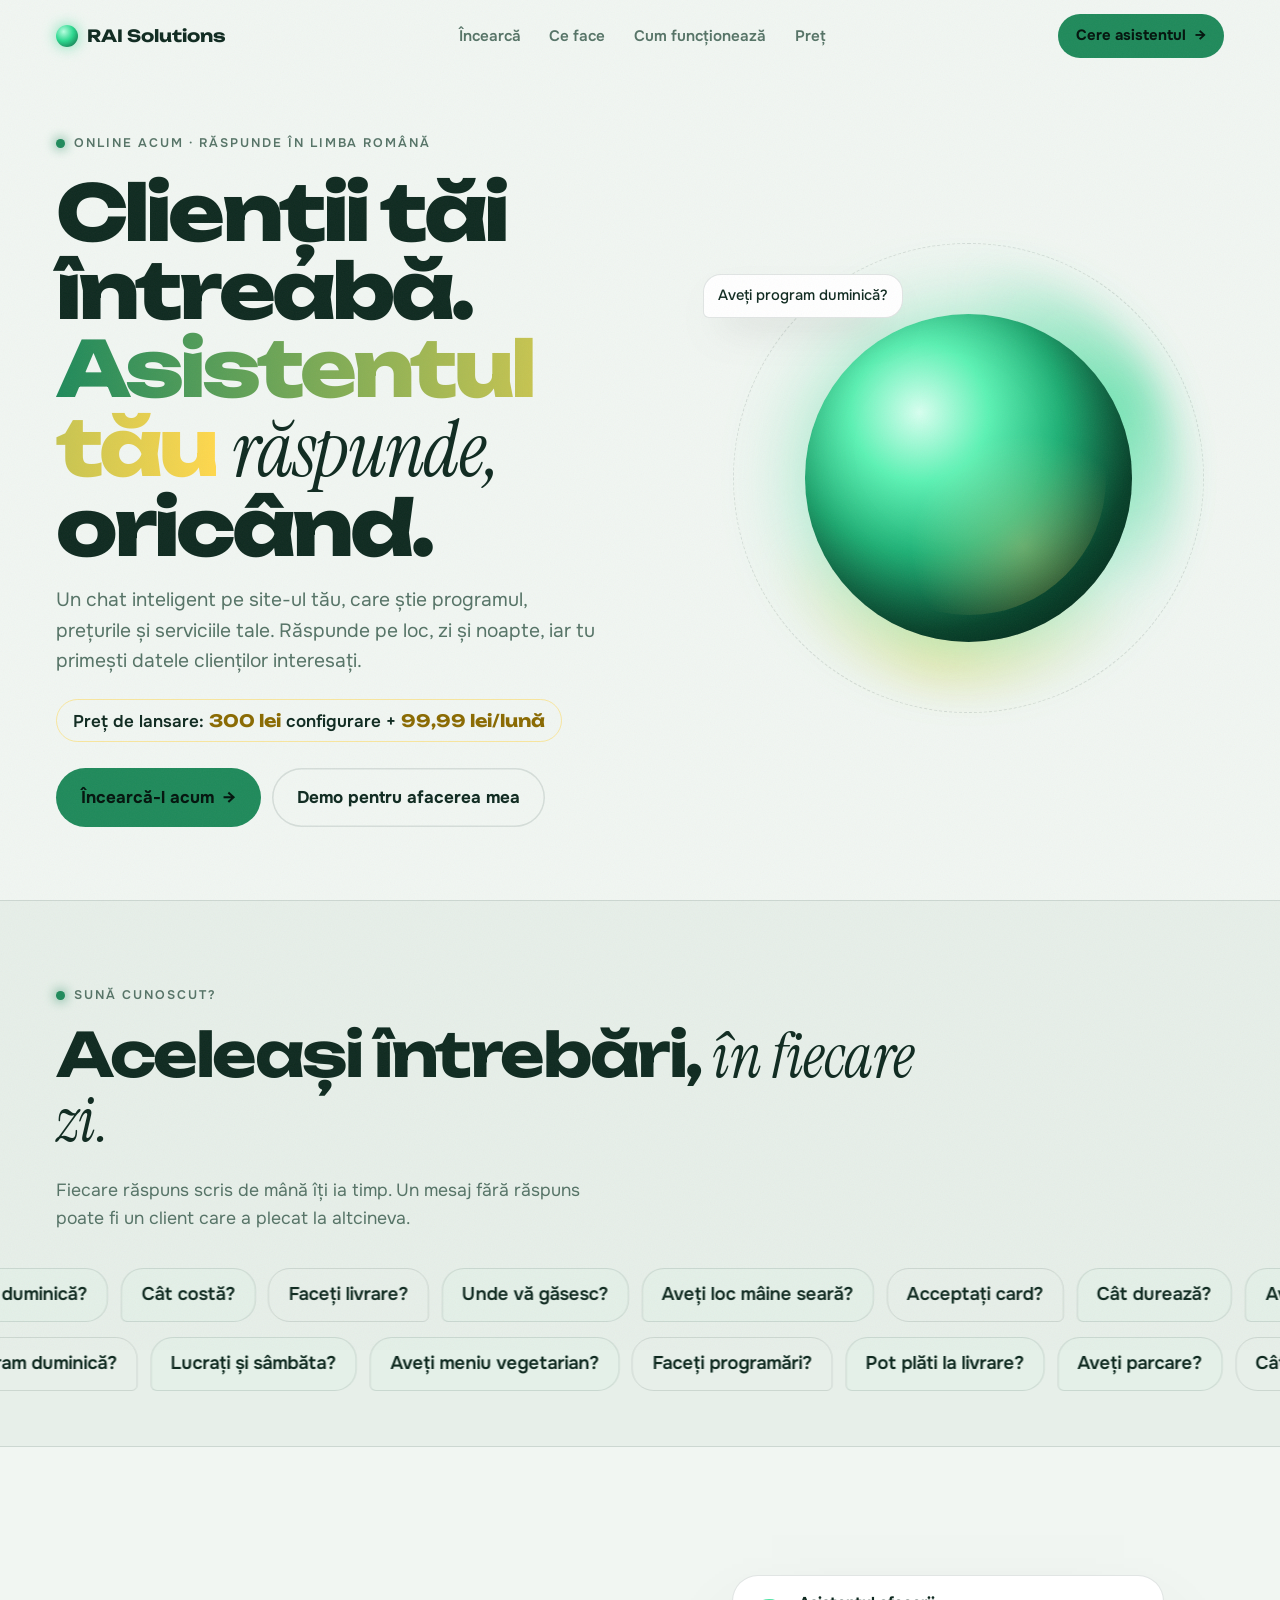
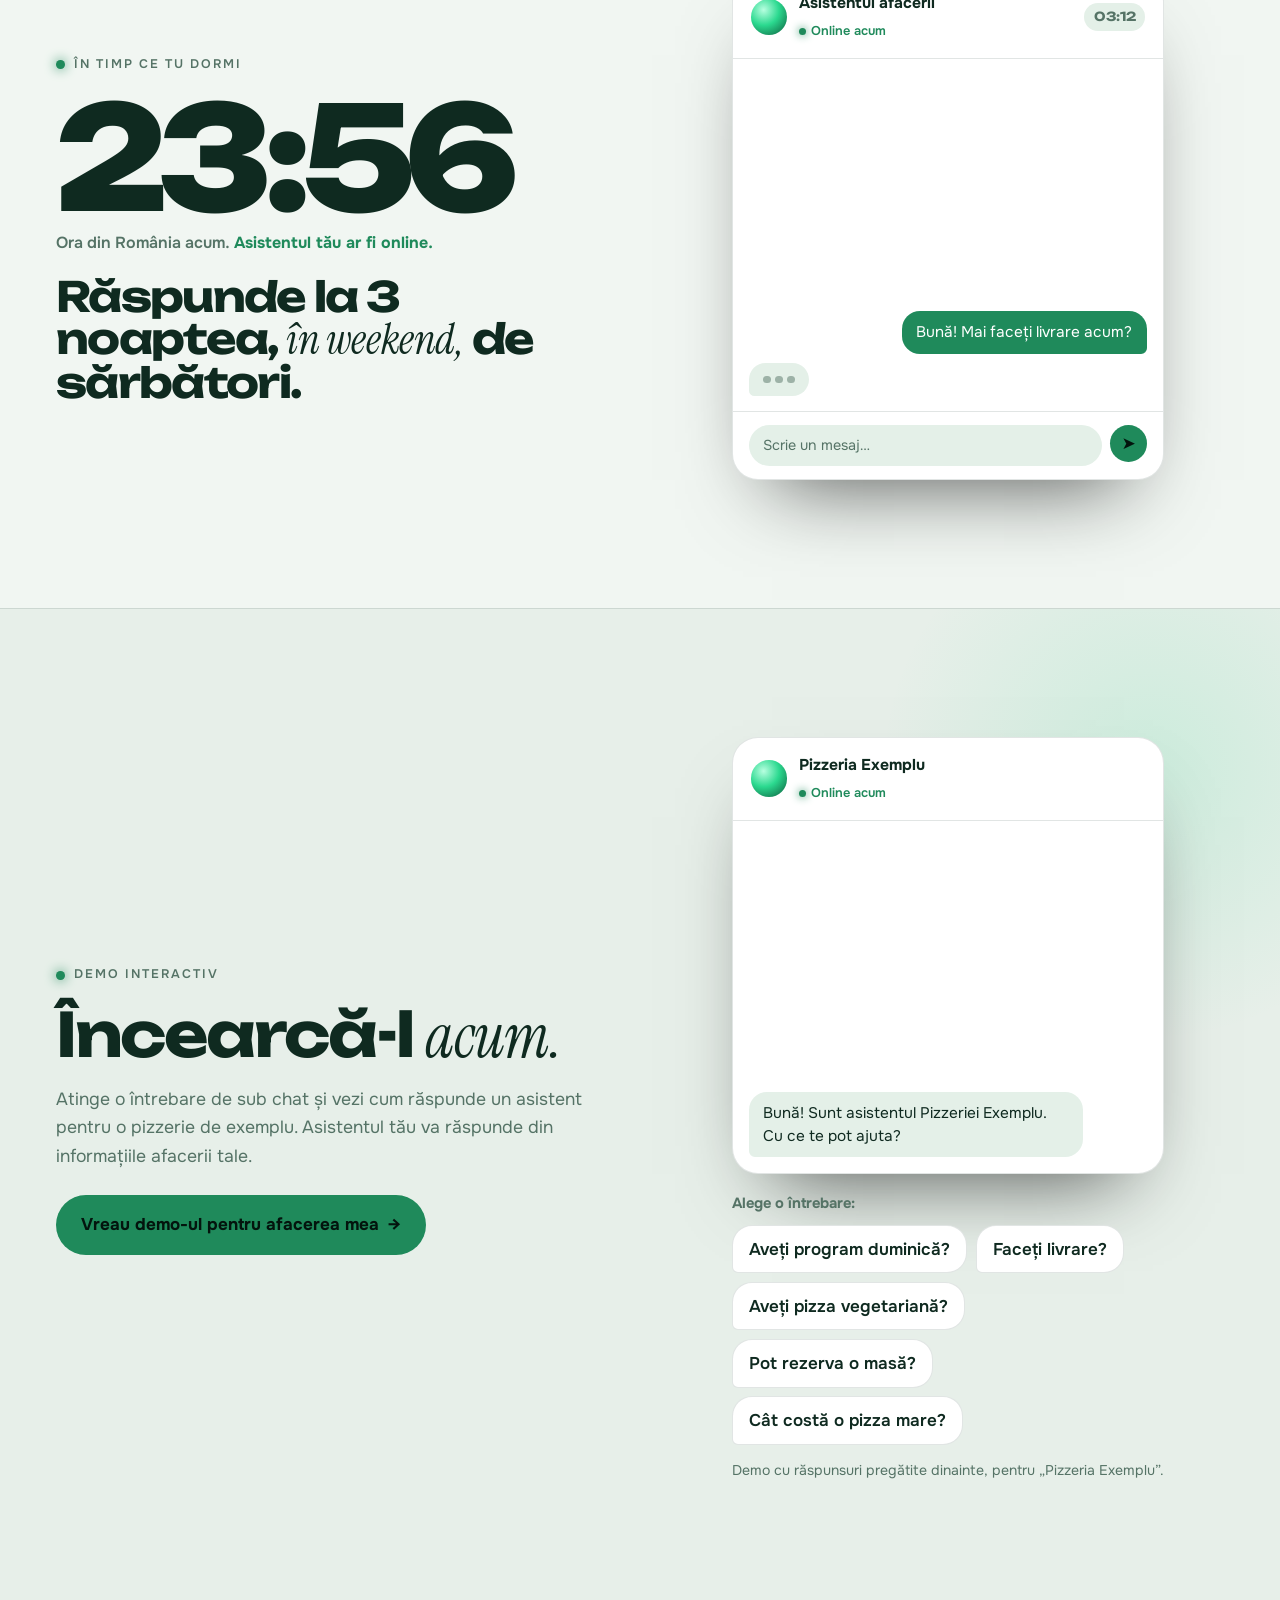
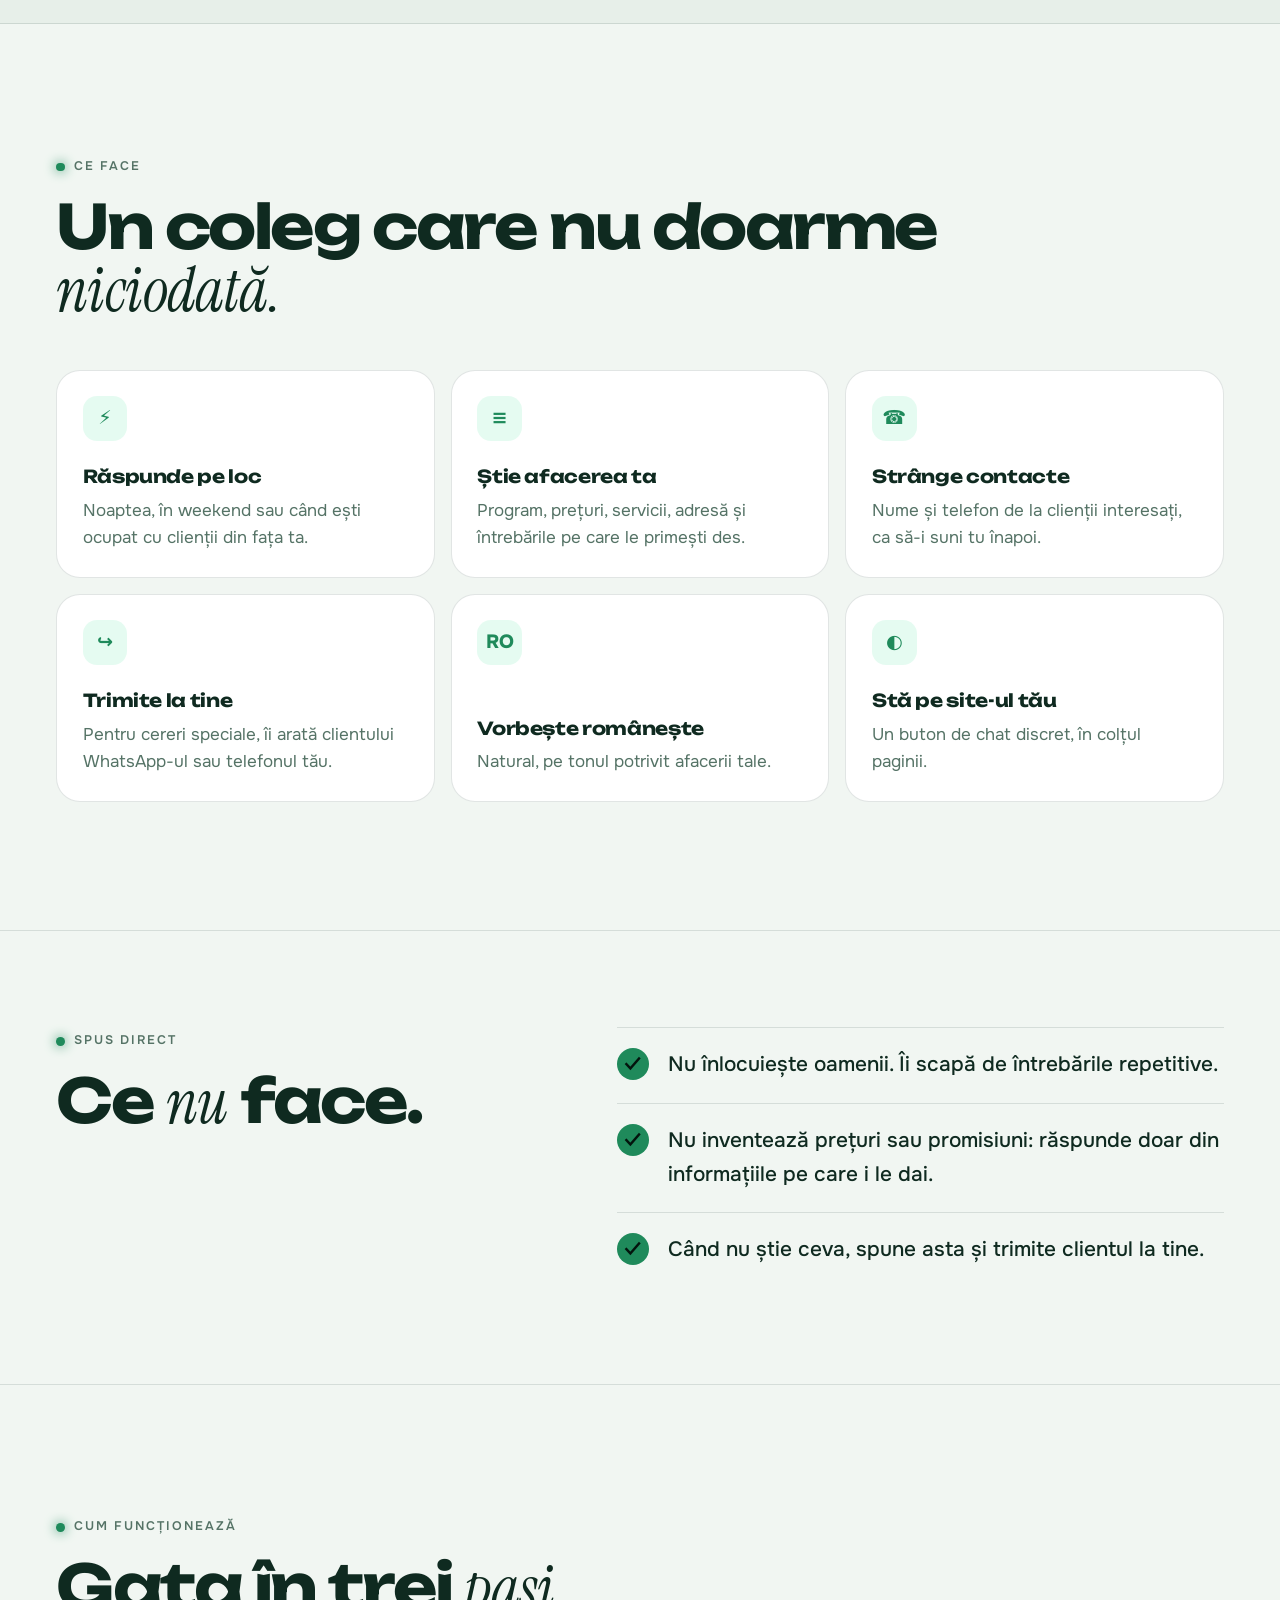
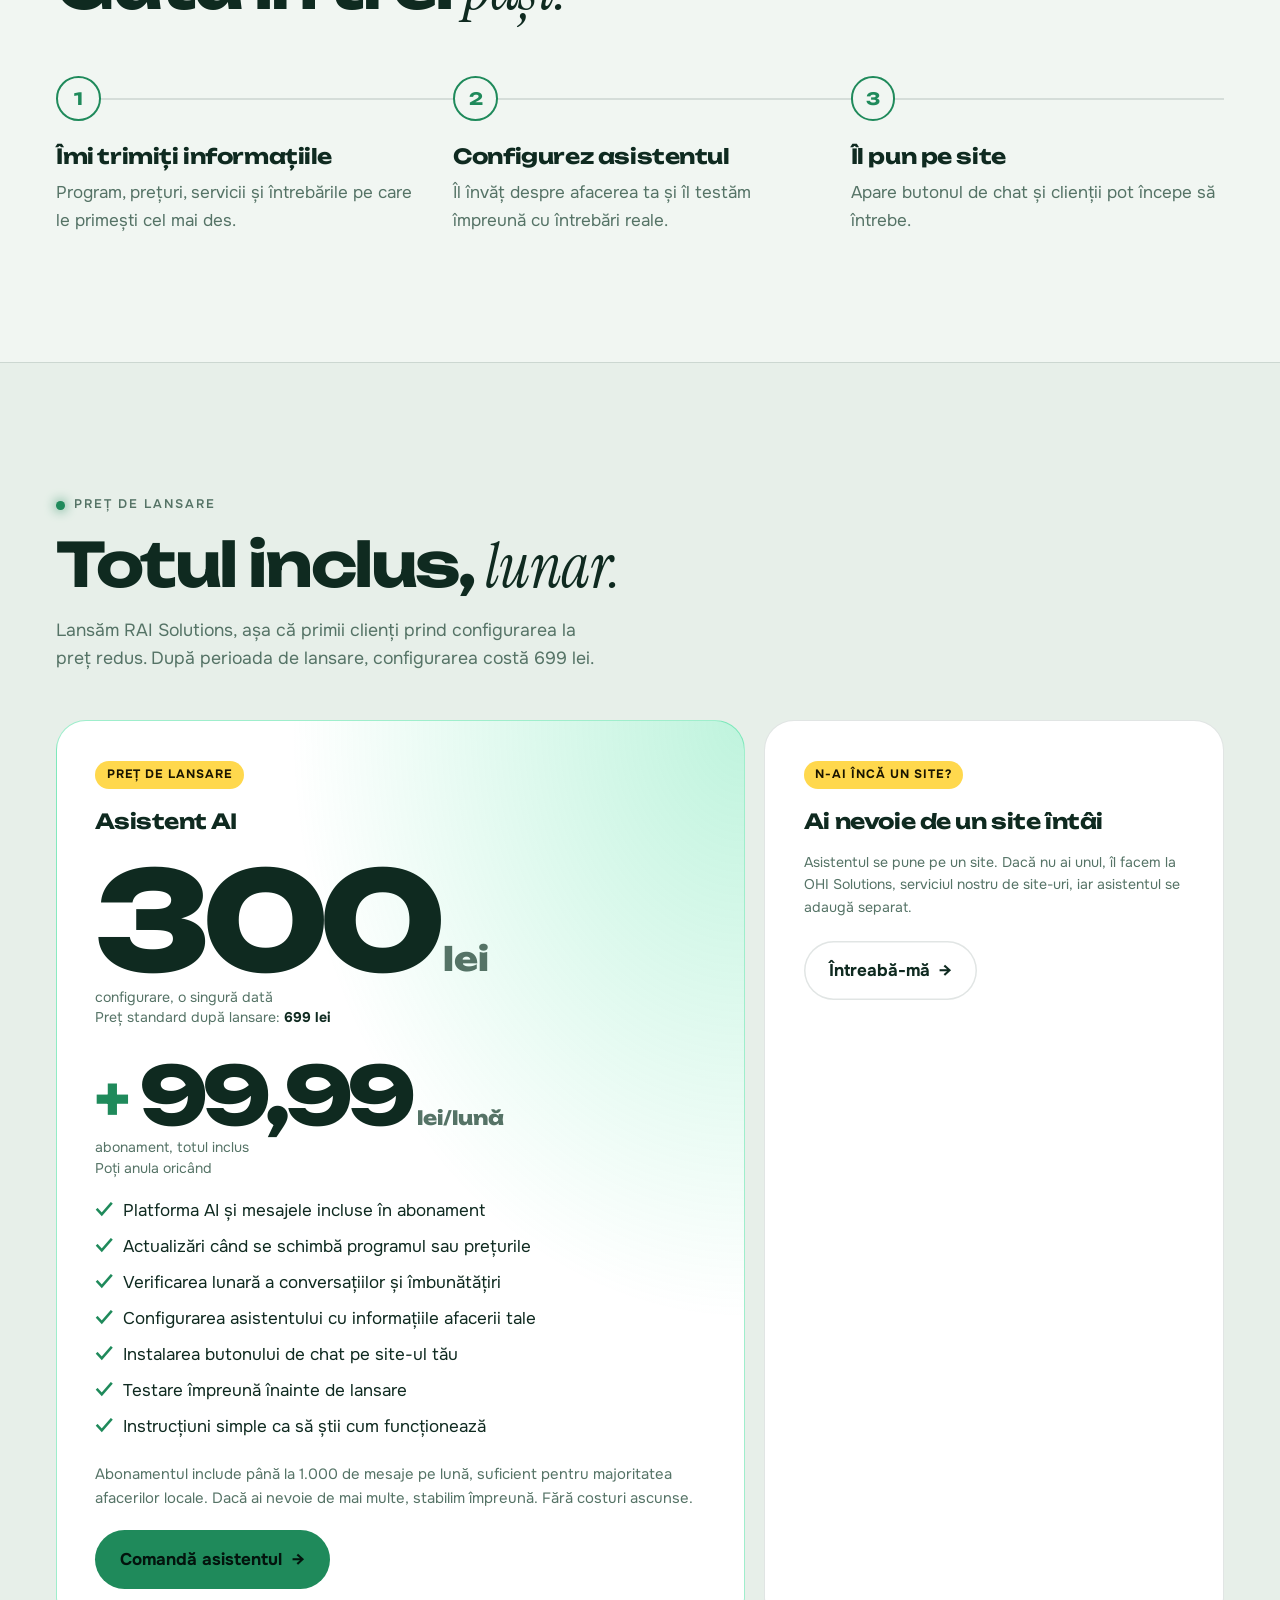
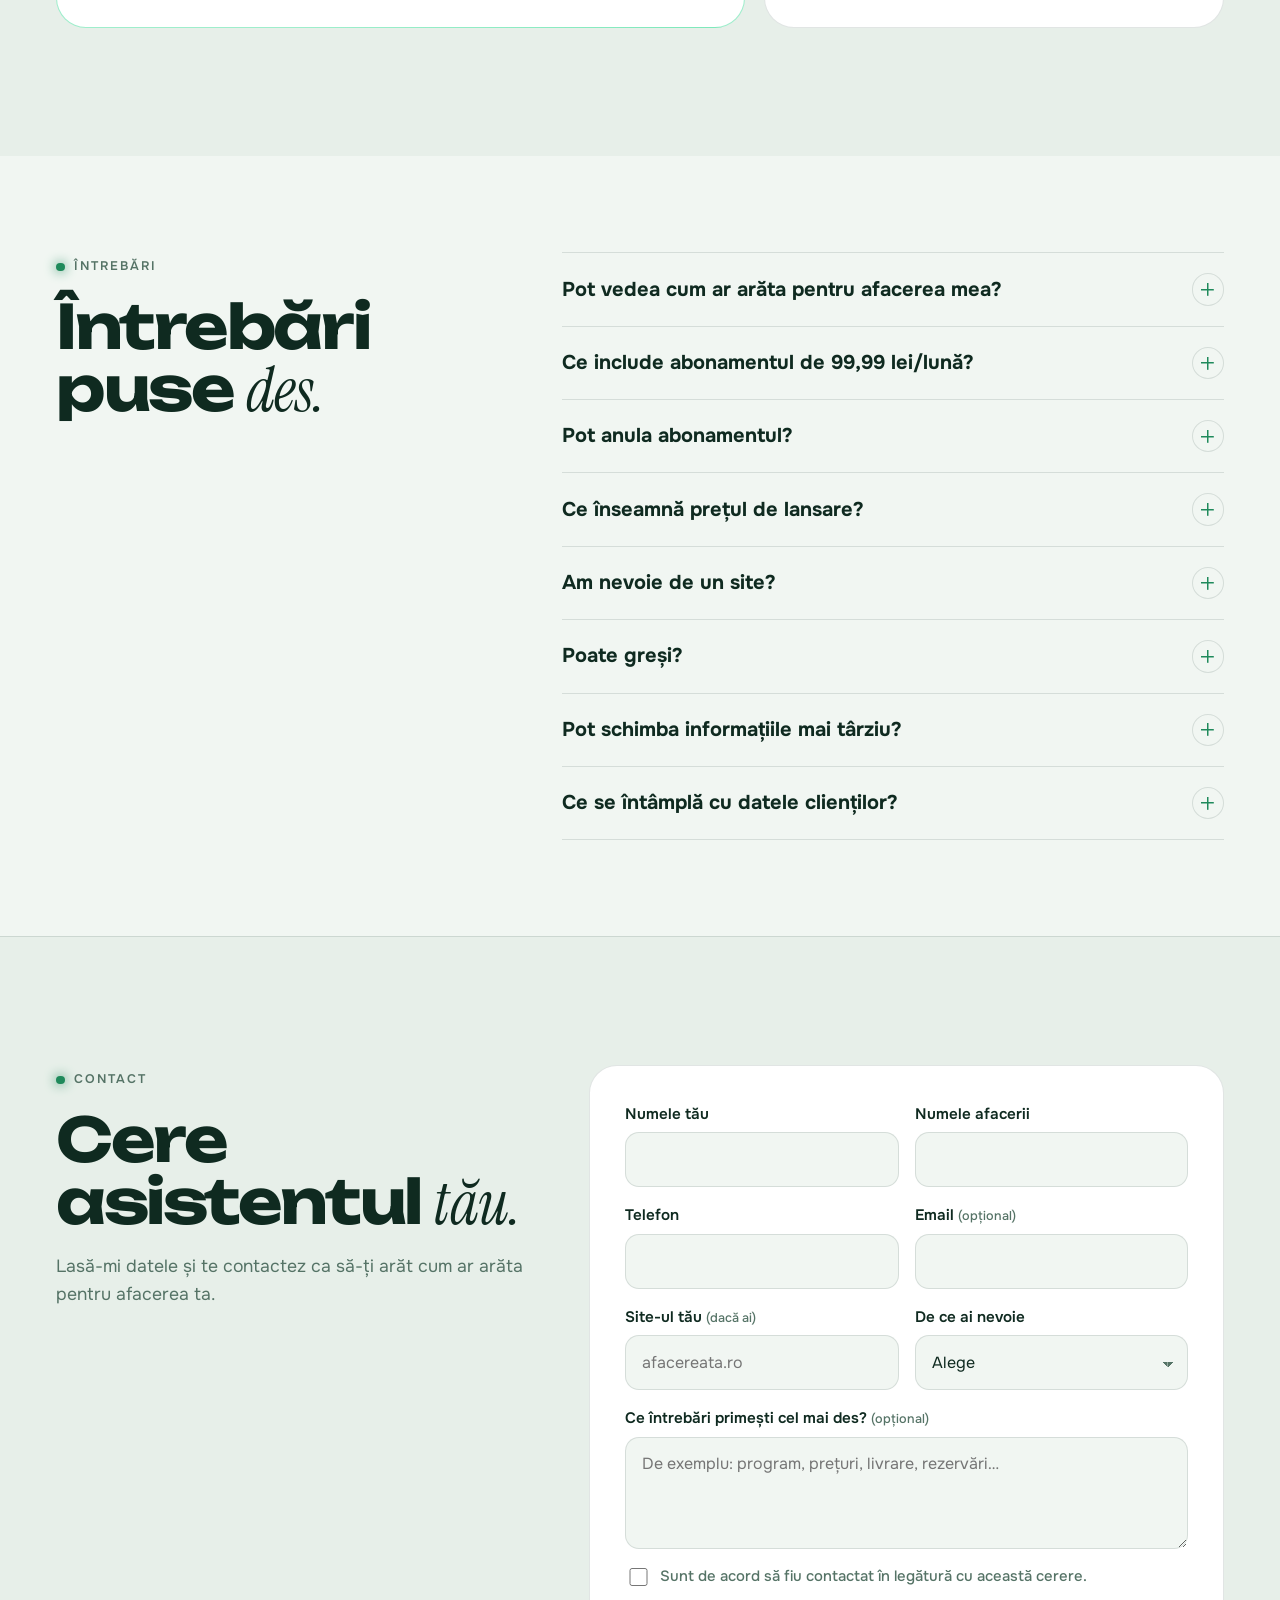
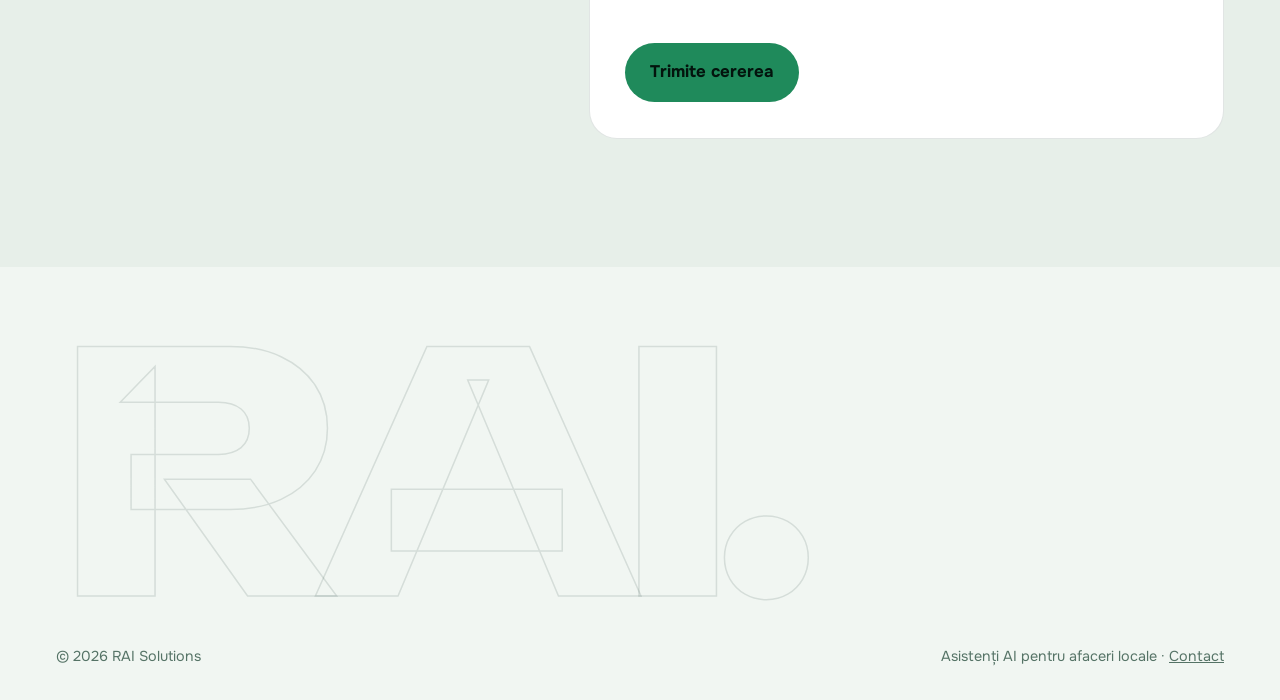
==== index.html @ ee4917db "Add files via upload" ====
<!DOCTYPE html>
<html lang="ro">
<head>
<meta charset="utf-8">
<meta name="viewport" content="width=device-width, initial-scale=1, viewport-fit=cover">
<title>RAI Solutions · Asistentul AI care răspunde clienților tăi</title>
<meta name="description" content="Asistent AI pentru site-ul afacerii tale: răspunde clienților oricând, în limba română. Preț de lansare: 300 lei configurare + 99,99 lei/lună. Demo gratuit.">
<meta name="theme-color" content="#06110D">
<link rel="preconnect" href="https://fonts.googleapis.com">
<link rel="preconnect" href="https://fonts.gstatic.com" crossorigin>
<link href="https://fonts.googleapis.com/css2?family=Unbounded:wght@500;700;800&family=Onest:wght@400;500;600;700&family=Instrument+Serif:ital@0;1&display=swap" rel="stylesheet">
<style>
:root{
  --bg:#06110D; --bg2:#0A1813; --card:#0E2019; --ink:#E9F5EF; --muted:#8FB3A3; --line:rgba(233,245,239,.1);
  --green:#2BD98F; --green2:#1F8A5B; --sun:#FFD84D; --err:#FF6B61; --bubble:#12291F;
  --display:"Unbounded","Arial Black",system-ui,sans-serif;
  --serif:"Instrument Serif",Georgia,serif;
  --body:"Onest",system-ui,-apple-system,"Segoe UI",Roboto,sans-serif;
  --ease:cubic-bezier(.2,.8,.2,1);
  color-scheme:dark;
  box-sizing:border-box;
  padding-top:env(safe-area-inset-top,0px);
  padding-bottom:env(safe-area-inset-bottom,0px);
}
@media (prefers-color-scheme: light){
  :root:not([data-theme="dark"]){--bg:#F1F6F2;--bg2:#E7EFE9;--card:#FFFFFF;--ink:#0F2A20;--muted:#557366;--line:rgba(15,42,32,.12);--green:#1F8A5B;--bubble:#E4F0E8;color-scheme:light}
}
:root[data-theme="light"]{--bg:#F1F6F2;--bg2:#E7EFE9;--card:#FFFFFF;--ink:#0F2A20;--muted:#557366;--line:rgba(15,42,32,.12);--green:#1F8A5B;--bubble:#E4F0E8;color-scheme:light}
[hidden]{display:none!important}
*,*::before,*::after{box-sizing:inherit}
html{scroll-behavior:smooth;scroll-padding-top:calc(env(safe-area-inset-top,0px) + 80px)}
@media (prefers-reduced-motion: reduce){html{scroll-behavior:auto}}
body{margin:0;background:var(--bg);color:var(--ink);font-family:var(--body);font-size:1.0625rem;line-height:1.6;overflow-x:hidden;overflow-x:clip;-webkit-font-smoothing:antialiased}
a{color:inherit}
:focus-visible{outline:3px solid var(--sun);outline-offset:3px;border-radius:6px}
::selection{background:var(--green);color:#06110D}
.wrap{max-width:78rem;margin:0 auto;padding:0 clamp(1.1rem,4vw,2.5rem)}
.eyebrow{display:inline-flex;align-items:center;gap:.55rem;font-size:.78rem;font-weight:600;letter-spacing:.16em;text-transform:uppercase;color:var(--muted)}
.eyebrow::before{content:"";width:.55rem;height:.55rem;border-radius:50%;background:var(--green);box-shadow:0 0 12px var(--green)}
h2{font-family:var(--display);font-weight:700;font-size:clamp(2rem,5vw,3.8rem);line-height:1.02;letter-spacing:-.04em;margin:1rem 0 0;max-width:16ch}
h2 em,.s{font-family:var(--serif);font-style:italic;font-weight:400;letter-spacing:-.01em}
.lede{color:var(--muted);max-width:34rem;margin:1.1rem 0 0;font-size:1.1rem}
section{position:relative}
body::after{content:"";position:fixed;inset:-50%;z-index:60;pointer-events:none;opacity:.05;background-image:url("data:image/svg+xml,%3Csvg xmlns='http://www.w3.org/2000/svg' width='160' height='160'%3E%3Cfilter id='n'%3E%3CfeTurbulence type='fractalNoise' baseFrequency='.85' numOctaves='3' stitchTiles='stitch'/%3E%3C/filter%3E%3Crect width='100%25' height='100%25' filter='url(%23n)'/%3E%3C/svg%3E")}
.progress{position:fixed;top:0;left:0;height:2px;width:100%;z-index:70;background:linear-gradient(90deg,var(--green),var(--sun));transform-origin:0 50%;transform:scaleX(0);pointer-events:none}
.loader{position:fixed;inset:0;z-index:100;background:#030A07;color:#E9F5EF;display:grid;place-items:center;padding:1.5rem;transition:opacity .7s var(--ease),visibility .7s}
.loader.out{opacity:0;visibility:hidden}
.loader .msg{display:flex;align-items:center;gap:.8rem;font-size:clamp(1.15rem,3vw,1.7rem);font-weight:500}
.loader .av{flex:0 0 3rem;width:3rem;height:3rem;border-radius:50%;background:radial-gradient(circle at 35% 30%,#B7FFE0,#2BD98F 45%,#0B5A3A);box-shadow:0 0 40px rgba(43,217,143,.6);animation:breath 1.6s ease-in-out infinite}
.loader .t::after{content:"";display:inline-block;width:.55em;height:1.05em;margin-left:.1em;vertical-align:-.15em;background:#2BD98F;animation:caret .8s steps(1) infinite}
@keyframes caret{50%{opacity:0}}
@keyframes breath{50%{transform:scale(1.08)}}
@keyframes spin{to{transform:rotate(360deg)}}
.ring{position:fixed;left:0;top:0;z-index:90;width:36px;height:36px;margin:-18px 0 0 -18px;border-radius:50%;pointer-events:none;opacity:0;border:1.5px solid var(--green);box-shadow:0 0 18px rgba(43,217,143,.35);transition:width .3s var(--ease),height .3s var(--ease),margin .3s var(--ease),background .3s,opacity .3s}
.ring.on{opacity:1}
.ring.big{width:70px;height:70px;margin:-35px 0 0 -35px;background:rgba(43,217,143,.12)}
@media (pointer:coarse){.ring{display:none}}
header.top{position:fixed;top:0;left:0;right:0;z-index:50;padding-top:env(safe-area-inset-top,0px);transition:transform .5s var(--ease)}
header.top.solid{background:color-mix(in srgb,var(--bg) 80%,transparent);backdrop-filter:blur(14px);-webkit-backdrop-filter:blur(14px);border-bottom:1px solid var(--line)}
header.top.hide{transform:translateY(-110%)}
header.top .wrap{display:flex;align-items:center;justify-content:space-between;height:72px;gap:1rem}
.brand{display:flex;align-items:center;gap:.55rem;font-family:var(--display);font-weight:700;font-size:1.05rem;text-decoration:none;white-space:nowrap}
.brand i{width:1.4rem;height:1.4rem;border-radius:50%;background:radial-gradient(circle at 35% 30%,#B7FFE0,#2BD98F 45%,#0B5A3A);box-shadow:0 0 14px rgba(43,217,143,.6);animation:breath 3s ease-in-out infinite}
nav.links{display:flex;gap:1.8rem;font-weight:600;font-size:.95rem}
nav.links a{text-decoration:none;color:var(--muted);position:relative}
nav.links a::after{content:"";position:absolute;left:0;right:0;bottom:-4px;height:1px;background:var(--green);transform:scaleX(0);transform-origin:right;transition:transform .4s var(--ease)}
nav.links a:hover{color:var(--ink)} nav.links a:hover::after{transform:scaleX(1);transform-origin:left}
@media (max-width:820px){nav.links{display:none}}
.hdr-r{display:flex;gap:.6rem;align-items:center}
@media (max-width:820px){.hdr-r .btn{display:none}}
.menu-btn{display:none;font:inherit;font-weight:700;border:1.5px solid var(--line);background:transparent;color:var(--ink);border-radius:999px;padding:.55rem 1rem;cursor:pointer}
@media (max-width:820px){.menu-btn{display:inline-flex}}
.overlay{position:fixed;inset:0;z-index:80;background:#062A1C;color:#E9F5EF;display:flex;flex-direction:column;justify-content:space-between;padding:calc(env(safe-area-inset-top,0px) + 1.2rem) 1.4rem calc(env(safe-area-inset-bottom,0px) + 1.6rem);clip-path:circle(0% at calc(100% - 3rem) 2.4rem);transition:clip-path .8s var(--ease);visibility:hidden}
.overlay.open{clip-path:circle(150% at calc(100% - 3rem) 2.4rem);visibility:visible}
.overlay .top{display:flex;justify-content:space-between;align-items:center}
.overlay .close{font:inherit;font-weight:700;border:1.5px solid rgba(255,255,255,.3);background:transparent;color:#fff;border-radius:999px;padding:.55rem 1rem;cursor:pointer}
.overlay nav{display:grid;gap:.4rem}
.overlay nav a{font-family:var(--display);font-weight:700;font-size:clamp(2.2rem,10vw,4.4rem);line-height:1.1;letter-spacing:-.04em;text-decoration:none;overflow:hidden;display:block}
.overlay nav a span{display:inline-block;transform:translateY(110%);transition:transform .7s var(--ease)}
.overlay.open nav a span{transform:none}
.overlay.open nav a:nth-child(2) span{transition-delay:.06s}.overlay.open nav a:nth-child(3) span{transition-delay:.12s}.overlay.open nav a:nth-child(4) span{transition-delay:.18s}.overlay.open nav a:nth-child(5) span{transition-delay:.24s}
.btn{position:relative;display:inline-flex;align-items:center;justify-content:center;gap:.6rem;border:0;border-radius:999px;padding:1rem 1.55rem;font:inherit;font-weight:700;text-decoration:none;cursor:pointer;overflow:hidden;isolation:isolate;transition:transform .35s var(--ease),box-shadow .35s}
.btn::before{content:"";position:absolute;inset:0;z-index:-1;border-radius:inherit;transform:translateY(101%);transition:transform .5s var(--ease)}
.btn:hover::before{transform:none}
.btn-main{background:var(--green);color:#03140D} .btn-main::before{background:var(--sun)} .btn-main:hover{box-shadow:0 10px 40px -10px rgba(43,217,143,.6)}
.btn-ghost{background:transparent;color:var(--ink);box-shadow:inset 0 0 0 1.5px var(--line)} .btn-ghost::before{background:var(--ink)} .btn-ghost:hover{color:var(--bg)}
.btn .arr{display:inline-block;transition:transform .4s var(--ease)} .btn:hover .arr{transform:translateX(4px) rotate(-45deg)}
.btn-sm{padding:.65rem 1.1rem;font-size:.93rem}
.btn[disabled]{opacity:.6;cursor:wait}
.hero{min-height:100svh;display:grid;align-items:center;padding:calc(env(safe-area-inset-top,0px) + 6.5rem) 0 3rem;overflow:hidden}
.hero .wrap{display:grid;grid-template-columns:1.1fr .9fr;gap:2rem;align-items:center;width:100%}
@media (max-width:900px){.hero .wrap{grid-template-columns:1fr}}
.hero h1{font-family:var(--display);font-weight:800;font-size:clamp(2.2rem,6vw,5.2rem);line-height:1.02;letter-spacing:-.05em;margin:1.1rem 0 0}
.hero h1 .g{background:linear-gradient(90deg,var(--green),var(--sun));-webkit-background-clip:text;background-clip:text;color:transparent}
.hero h1 .s{font-weight:400;letter-spacing:-.02em}
.hero .lede{font-size:clamp(1.05rem,1.5vw,1.2rem)}
.chip{display:inline-block;line-height:1.5;border:1.5px solid rgba(255,216,77,.5);border-radius:999px;padding:.45rem 1rem;font-weight:600;margin-top:1.4rem}
.chip b{font-family:var(--display);color:var(--sun)}
@media (prefers-color-scheme: light){:root:not([data-theme="dark"]) .chip b{color:#8A6A00}}
.ctas{display:flex;flex-wrap:wrap;gap:.7rem;margin-top:1.6rem}
.js .fade{opacity:0;transform:translateY(18px)}
.ready .fade{opacity:1;transform:none;transition:opacity 1s var(--ease),transform 1s var(--ease)}
.ready .fade.d1{transition-delay:.15s}.ready .fade.d2{transition-delay:.3s}.ready .fade.d3{transition-delay:.45s}
.orbwrap{position:relative;aspect-ratio:1;width:min(100%,32rem);justify-self:center}
@media (max-width:900px){.orbwrap{width:min(86vw,22rem);order:-1;margin-bottom:-.5rem}}
.orb{position:absolute;inset:18%;border-radius:50%;background:radial-gradient(circle at 35% 30%,#D8FFF0 0%,#5CF2B4 22%,#1FB377 45%,#0A5A3A 70%,#05281A 100%);box-shadow:0 0 80px rgba(43,217,143,.45),inset -20px -30px 60px rgba(0,0,0,.35);transition:transform .25s ease-out}
.orb::before{content:"";position:absolute;inset:-14%;border-radius:50%;background:conic-gradient(from 0deg,transparent,rgba(43,217,143,.5),transparent 35%,rgba(255,216,77,.35),transparent 70%);filter:blur(18px);animation:spin 9s linear infinite;z-index:-1}
.orb::after{content:"";position:absolute;inset:8%;border-radius:50%;background:radial-gradient(circle at 70% 75%,rgba(255,216,77,.35),transparent 40%);mix-blend-mode:screen;animation:breath 4s ease-in-out infinite}
.orb.talk{animation:talk .35s ease-in-out infinite alternate}
@keyframes talk{to{scale:1.05}}
.ringline{position:absolute;inset:4%;border-radius:50%;border:1px dashed var(--line);animation:spin 40s linear infinite}
.bub{position:absolute;max-width:13rem;padding:.6rem .9rem;border-radius:18px 18px 18px 6px;background:var(--card);border:1px solid var(--line);font-size:.92rem;font-weight:500;box-shadow:0 20px 40px -20px rgba(0,0,0,.6);opacity:0;transform:translateY(10px) scale(.96);transition:opacity .6s var(--ease),transform .6s var(--ease)}
.bub.ans{border-radius:18px 18px 6px 18px;background:var(--green2);color:#fff;border-color:transparent}
.bub.on{opacity:1;transform:none}
@media (max-width:900px){.bub{font-size:.82rem;max-width:10.5rem}}
.qbox{padding:clamp(3rem,7vw,5rem) 0 clamp(2rem,5vw,3rem);border-block:1px solid var(--line);background:var(--bg2)}
.qbox .wrap{display:flex;justify-content:space-between;align-items:end;gap:1.5rem;flex-wrap:wrap;margin-bottom:1.8rem}
.qrow{overflow:hidden;padding:.45rem 0}
.qtrack{display:flex;gap:.8rem;width:max-content;will-change:transform}
.qtrack span{white-space:nowrap;border:1px solid var(--line);background:var(--bubble);border-radius:22px 22px 22px 6px;padding:.7rem 1.2rem;font-weight:600;font-size:clamp(.95rem,1.6vw,1.15rem)}
.qtrack span:nth-child(3n){border-radius:22px 22px 6px 22px;background:transparent}
.night{padding:clamp(5rem,10vw,8rem) 0}
.night .wrap{display:grid;grid-template-columns:1fr 1fr;gap:4rem;align-items:center}
@media (max-width:900px){.night .wrap{grid-template-columns:1fr;gap:2.5rem}}
.live{font-family:var(--display);font-weight:800;font-size:clamp(4rem,12vw,9rem);line-height:.9;letter-spacing:-.06em;font-variant-numeric:tabular-nums;margin-top:1rem}
.live small{display:block;font-family:var(--body);font-size:1rem;font-weight:600;letter-spacing:0;color:var(--muted);margin-top:.8rem}
.live small b{color:var(--green)}
.chat{background:var(--card);border:1px solid var(--line);border-radius:26px;box-shadow:0 40px 80px -40px rgba(0,0,0,.7);overflow:hidden;width:100%;max-width:27rem;justify-self:center}
.chat-h{display:flex;align-items:center;gap:.7rem;padding:.95rem 1.1rem;border-bottom:1px solid var(--line)}
.av{width:2.3rem;height:2.3rem;border-radius:50%;background:radial-gradient(circle at 35% 30%,#B7FFE0,#2BD98F 45%,#0B5A3A);flex:0 0 auto}
.chat-h b{display:block;font-size:.98rem}
.chat-h small{color:var(--green);font-weight:600;font-size:.8rem}
.chat-h small::before{content:"";display:inline-block;width:.45rem;height:.45rem;border-radius:50%;background:var(--green);margin-right:.35rem;box-shadow:0 0 8px var(--green)}
.clock{margin-left:auto;font-family:var(--display);font-size:.78rem;font-weight:700;background:var(--bubble);border-radius:999px;padding:.25rem .6rem;color:var(--muted)}
.msgs{padding:1rem;display:flex;flex-direction:column;gap:.55rem;height:22rem;overflow:hidden;justify-content:flex-end}
.m{max-width:84%;padding:.65rem .9rem;border-radius:18px;font-size:.96rem;line-height:1.45}
.m.you{align-self:flex-end;background:var(--green2);color:#fff;border-bottom-right-radius:6px}
.m.bot{align-self:flex-start;background:var(--bubble);border-bottom-left-radius:6px}
.m.typing{display:flex;gap:.3rem;padding:.8rem .9rem}
.m.typing i{width:.45rem;height:.45rem;border-radius:50%;background:var(--muted);opacity:.5;animation:blink 1s infinite}
.m.typing i:nth-child(2){animation-delay:.15s}.m.typing i:nth-child(3){animation-delay:.3s}
@keyframes blink{50%{opacity:1;transform:translateY(-2px)}}
.pop{animation:pop .3s ease-out both}
@keyframes pop{from{opacity:0;transform:translateY(8px) scale(.98)}to{opacity:1;transform:none}}
.chat-f{display:flex;gap:.5rem;padding:.8rem 1rem;border-top:1px solid var(--line)}
.chat-f span{flex:1;background:var(--bubble);border-radius:999px;padding:.55rem .9rem;color:var(--muted);font-size:.9rem}
.chat-f b{width:2.3rem;height:2.3rem;border-radius:50%;background:var(--green);display:grid;place-items:center;color:#03140D}
.note{color:var(--muted);font-size:.88rem}
.try{padding:clamp(5rem,10vw,8rem) 0;background:var(--bg2);border-block:1px solid var(--line);overflow:hidden}
.try::before{content:"";position:absolute;width:40rem;height:40rem;right:-12rem;top:-10rem;border-radius:50%;background:radial-gradient(circle,rgba(43,217,143,.14),transparent 60%);pointer-events:none}
.try .wrap{display:grid;grid-template-columns:1fr 1fr;gap:4rem;align-items:center;position:relative}
@media (max-width:900px){.try .wrap{grid-template-columns:1fr;gap:2.5rem}}
.trycol{width:100%;max-width:27rem;justify-self:center}
.trycol .chat{max-width:none}
.pickq{margin:1.1rem 0 0;font-weight:700;font-size:.92rem;color:var(--muted)}
.qchips{display:flex;flex-wrap:wrap;gap:.55rem;margin:.6rem 0 .6rem}
.mob-cta{display:none}
@media (max-width:900px){.desk-cta{display:none}.mob-cta{display:block}.try .msgs{height:18rem}}
.qchips button{font:inherit;font-weight:600;border:1.5px solid var(--line);background:var(--card);color:var(--ink);border-radius:20px 20px 20px 6px;padding:.6rem 1rem;cursor:pointer;transition:border-color .2s,transform .3s var(--ease)}
.qchips button:hover{border-color:var(--green);transform:translateY(-2px)}
.qchips button[disabled]{opacity:.5;cursor:default;transform:none}
.feat{padding:clamp(5rem,10vw,8rem) 0}
.cards{display:grid;grid-template-columns:repeat(3,1fr);gap:1rem;margin-top:3rem}
@media (max-width:900px){.cards{grid-template-columns:1fr 1fr}}
@media (max-width:560px){.cards{grid-template-columns:1fr}}
.card{position:relative;border-radius:24px;padding:1.6rem;background:var(--card);border:1px solid var(--line);overflow:hidden;min-height:13rem;display:flex;flex-direction:column;justify-content:space-between;gap:1.2rem;transition:transform .5s var(--ease),border-color .3s}
.card::before{content:"";position:absolute;inset:0;background:radial-gradient(360px circle at var(--mx,50%) var(--my,50%),rgba(43,217,143,.16),transparent 45%);opacity:0;transition:opacity .4s}
.card:hover{transform:translateY(-5px);border-color:rgba(43,217,143,.4)} .card:hover::before{opacity:1}
.card .ic{width:2.8rem;height:2.8rem;border-radius:14px;display:grid;place-items:center;background:rgba(43,217,143,.12);color:var(--green);font-size:1.2rem;font-weight:800}
.card b{display:block;font-family:var(--display);font-weight:700;font-size:1.12rem;letter-spacing:-.02em;margin-bottom:.35rem}
.card span{color:var(--muted)}
.limits{padding:clamp(4rem,8vw,6rem) 0;border-block:1px solid var(--line)}
.limits .wrap{display:grid;grid-template-columns:.9fr 1.1fr;gap:4rem;align-items:start}
@media (max-width:900px){.limits .wrap{grid-template-columns:1fr;gap:1.5rem}}
.nolist{list-style:none;margin:0;padding:0;display:grid}
.nolist li{padding:1.3rem 0;border-top:1px solid var(--line);display:grid;grid-template-columns:2.4rem 1fr;gap:.8rem;font-size:clamp(1.05rem,1.7vw,1.3rem);font-weight:500}
.nolist li::before{content:"✓";width:2rem;height:2rem;border-radius:50%;display:grid;place-items:center;background:var(--green);color:#03140D;font-weight:800;font-size:1rem}
.how{padding:clamp(5rem,10vw,8rem) 0}
.path{position:relative;display:grid;grid-template-columns:repeat(3,1fr);gap:1.5rem;margin-top:3.5rem}
@media (max-width:760px){.path{grid-template-columns:1fr;gap:2.2rem;padding-left:2.4rem}}
.path .pline{position:absolute;left:0;right:0;top:1.4rem;height:2px;background:var(--line)}
.path .pline i{display:block;height:100%;background:linear-gradient(90deg,var(--green),var(--sun));transform-origin:0 50%;transform:scaleX(0)}
@media (max-width:760px){.path .pline{left:1.05rem;right:auto;top:0;bottom:0;width:2px;height:auto}.path .pline i{width:100%;height:100%;transform-origin:50% 0;transform:scaleY(0)}}
.st{position:relative}
.st .dot{width:2.8rem;height:2.8rem;border-radius:50%;display:grid;place-items:center;background:var(--bg);border:2px solid var(--green);color:var(--green);font-family:var(--display);font-weight:700;position:relative;z-index:1;transition:background .4s,color .4s,box-shadow .4s}
.st.on .dot{background:var(--green);color:#03140D;box-shadow:0 0 24px rgba(43,217,143,.5)}
@media (max-width:760px){.st .dot{position:absolute;left:-2.45rem;top:-.1rem;width:2.2rem;height:2.2rem;font-size:.85rem}}
.st h3{font-family:var(--display);font-weight:700;font-size:1.3rem;letter-spacing:-.02em;margin:1.2rem 0 .4rem}
@media (max-width:760px){.st h3{margin-top:0}}
.st p{margin:0;color:var(--muted)}
.price{padding:clamp(5rem,10vw,8rem) 0;background:var(--bg2);border-top:1px solid var(--line);overflow:hidden}
.price .grid{display:grid;grid-template-columns:1.2fr .8fr;gap:1.2rem;margin-top:3rem}
@media (max-width:900px){.price .grid{grid-template-columns:1fr}}
.pcard{position:relative;border-radius:30px;padding:clamp(1.6rem,3vw,2.4rem);border:1px solid var(--line);background:var(--card);overflow:hidden}
.pcard.main{background:radial-gradient(120% 120% at 100% 0%,rgba(43,217,143,.3),transparent 55%),var(--card);border-color:rgba(43,217,143,.45)}
.pcard .amt{font-family:var(--display);font-weight:800;font-size:clamp(4.5rem,11vw,8.5rem);line-height:.85;letter-spacing:-.07em;margin:1rem 0 .5rem}
.pcard .amt small{font-size:.24em;letter-spacing:0;margin-left:.4rem;color:var(--muted)}
.pcard h3{font-family:var(--display);font-weight:700;font-size:1.3rem;margin:0;letter-spacing:-.02em}
.pcard ul{list-style:none;padding:0;margin:1.2rem 0 1.4rem;display:grid;gap:.55rem}
.pcard li{padding-left:1.7rem;position:relative}
.pcard li::before{content:"✓";position:absolute;left:0;color:var(--green);font-weight:800}
.pcard .tag{display:inline-block;font-size:.76rem;font-weight:700;letter-spacing:.08em;text-transform:uppercase;background:var(--sun);color:#1A1500;border-radius:999px;padding:.25rem .7rem}
.pp{display:grid;gap:1.1rem;margin:.6rem 0 .4rem}
.pp .plus{color:var(--green);margin-right:.25em;font-size:.7em;vertical-align:.12em}
.pcard .amt.mo{font-size:clamp(3rem,6.5vw,5rem)}
.std{margin:.2rem 0 0;font-size:.88rem;color:var(--muted);line-height:1.45}
.std b{color:var(--ink)}
.extra{color:var(--muted);font-size:.93rem;margin:.4rem 0 1.2rem}
.faq{padding:clamp(4rem,8vw,6rem) 0}
.faq .wrap{display:grid;grid-template-columns:.8fr 1.2fr;gap:4rem}
@media (max-width:900px){.faq .wrap{grid-template-columns:1fr;gap:1.5rem}}
.faq details{border-top:1px solid var(--line);padding:1.25rem 0}
.faq details:last-child{border-bottom:1px solid var(--line)}
.faq summary{cursor:pointer;font-weight:700;font-size:clamp(1.05rem,1.8vw,1.25rem);list-style:none;display:flex;justify-content:space-between;gap:1rem;align-items:center}
.faq summary::-webkit-details-marker{display:none}
.faq summary::after{content:"";flex:0 0 1.9rem;height:1.9rem;border-radius:50%;border:1.5px solid var(--line);background:linear-gradient(var(--green),var(--green)) center/.8rem 1.5px no-repeat,linear-gradient(var(--green),var(--green)) center/1.5px .8rem no-repeat;transition:transform .4s var(--ease)}
.faq details[open] summary::after{transform:rotate(135deg)}
.faq details p{margin:.8rem 0 0;color:var(--muted);max-width:40rem}
.contact{padding:clamp(5rem,10vw,8rem) 0;background:var(--bg2);border-top:1px solid var(--line)}
.contact .wrap{display:grid;grid-template-columns:.85fr 1.15fr;gap:4rem}
@media (max-width:900px){.contact .wrap{grid-template-columns:1fr;gap:2rem}}
.formcard{background:var(--card);border:1px solid var(--line);border-radius:28px;padding:clamp(1.3rem,3vw,2.2rem)}
form{display:grid;grid-template-columns:1fr 1fr;gap:1rem}
@media (max-width:560px){form{grid-template-columns:1fr}}
.f{display:grid;gap:.4rem} .f.full{grid-column:1/-1}
label{font-weight:600;font-size:.95rem} label small{color:var(--muted);font-weight:500}
input,select,textarea{width:100%;font:inherit;font-size:1rem;padding:.85rem 1rem;border-radius:14px;border:1.5px solid var(--line);background:var(--bg);color:var(--ink)}
select{appearance:none;-webkit-appearance:none;background-image:linear-gradient(45deg,transparent 50%,var(--muted) 50%),linear-gradient(135deg,var(--muted) 50%,transparent 50%);background-position:calc(100% - 1.2rem) 55%,calc(100% - .85rem) 55%;background-size:.35rem .35rem;background-repeat:no-repeat;padding-right:2.4rem}
input:focus,select:focus,textarea:focus{outline:none;border-color:var(--green);box-shadow:0 0 0 3px rgba(43,217,143,.2)}
textarea{min-height:7rem;resize:vertical}
.chk{grid-column:1/-1;display:flex;gap:.6rem;align-items:flex-start;font-size:.93rem;color:var(--muted);font-weight:500}
.chk input{width:1.15rem;height:1.15rem;margin-top:.2rem;accent-color:var(--green);flex:0 0 auto;padding:0}
.terms{border:1px solid var(--line);border-radius:12px;padding:.7rem .9rem}
.terms summary{cursor:pointer;font-weight:600}
.terms p{margin:.5rem 0 0;color:var(--muted);font-size:.93rem;white-space:pre-line}
.err{grid-column:1/-1;color:var(--err);font-weight:600;min-height:1.3em;margin:0}
form .btn{grid-column:1/-1;justify-self:start;font-size:1.05rem}
.sent{border:1.5px solid var(--green);border-radius:20px;padding:1.6rem}
.sent h3{font-family:var(--display);font-size:1.4rem;margin:0 0 .4rem}
.sent p{margin:.3rem 0;color:var(--muted)}
.paybtn{margin:.8rem 0 .3rem}
.small{font-size:.9rem;color:var(--muted)}
.direct{margin-top:1.8rem;display:grid;gap:.5rem;font-weight:600}
.direct a{text-decoration:none;color:var(--green)}
.paid{position:fixed;left:0;right:0;top:0;z-index:75;background:var(--green);color:#03140D;padding:calc(env(safe-area-inset-top,0px) + .9rem) 0 .9rem;font-weight:600}
footer{padding:4rem 0 calc(env(safe-area-inset-bottom,0px) + 2rem);overflow:hidden}
.bigword{font-family:var(--display);font-weight:800;font-size:clamp(6rem,26vw,22rem);line-height:.85;letter-spacing:-.07em;margin:0;white-space:nowrap;color:transparent;-webkit-text-stroke:1.5px var(--line);background:linear-gradient(90deg,var(--green),var(--sun)) 0 0/0% 100% no-repeat;-webkit-background-clip:text;background-clip:text;transition:background-size 1.4s var(--ease)}
.bigword.lit,.bigword:hover{background-size:100% 100%}
.foot{display:flex;flex-wrap:wrap;justify-content:space-between;gap:1rem;color:var(--muted);font-size:.9rem;margin-top:2rem}
.js [data-r]{opacity:0;transform:translateY(40px);transition:opacity 1s var(--ease),transform 1s var(--ease)}
.js [data-r].in{opacity:1;transform:none}
.js [data-r="2"]{transition-delay:.1s}.js [data-r="3"]{transition-delay:.2s}
@media (prefers-reduced-motion: reduce){
  *,*::before,*::after{animation:none!important;transition:none!important}
  .js .fade,.js [data-r]{opacity:1!important;transform:none!important}
  .bub{opacity:1;transform:none}
}
</style>
</head>
<body>

<div class="loader" id="loader" aria-hidden="true"><div class="msg"><span class="av"></span><span class="t" id="lt"></span></div></div>
<div class="progress" id="prog"></div>
<div class="ring" id="ring"></div>

<div class="paid" id="paid" role="status" hidden>
  <div class="wrap"><b>Plata a fost primită. Mulțumesc!</b> Te contactez în curând ca să începem.</div>
</div>

<header class="top" id="hdr">
  <div class="wrap">
    <a class="brand" href="#top"><i aria-hidden="true"></i><span data-c="brand">RAI Solutions</span></a>
    <nav class="links" aria-label="Meniu">
      <a href="#incearca">Încearcă</a>
      <a href="#ce-face">Ce face</a>
      <a href="#cum">Cum funcționează</a>
      <a href="#pret">Preț</a>
    </nav>
    <div class="hdr-r">
      <a class="btn btn-main btn-sm mag" href="#cerere">Cere asistentul <span class="arr">→</span></a>
      <button class="menu-btn" id="menuBtn" type="button" aria-expanded="false" aria-controls="overlay">Meniu</button>
    </div>
  </div>
</header>

<div class="overlay" id="overlay" role="dialog" aria-modal="true" aria-label="Meniu">
  <div class="top"><span class="brand" style="color:#fff"><i aria-hidden="true"></i>RAI</span><button class="close" id="menuClose" type="button">Închide</button></div>
  <nav>
    <a href="#incearca"><span>Încearcă</span></a>
    <a href="#ce-face"><span>Ce face</span></a>
    <a href="#cum"><span>Cum funcționează</span></a>
    <a href="#pret"><span>Preț</span></a>
    <a href="#cerere"><span>Contact</span></a>
  </nav>
  <p style="margin:0;opacity:.85">Asistent AI pentru site-ul tău. 300 lei configurare + 99,99 lei/lună.</p>
</div>

<main id="top">
  <section class="hero" aria-labelledby="h1">
    <div class="wrap">
      <div>
        <span class="eyebrow fade">Online acum · răspunde în limba română</span>
        <h1 id="h1" class="fade d1">Clienții tăi întreabă. <span class="g">Asistentul tău</span> <span class="s">răspunde,</span> oricând.</h1>
        <p class="lede fade d2">Un chat inteligent pe site-ul tău, care știe programul, prețurile și serviciile tale. Răspunde pe loc, zi și noapte, iar tu primești datele clienților interesați.</p>
        <div class="fade d3">
          <span class="chip">Preț de lansare: <b>300 lei</b> configurare + <b>99,99 lei/lună</b></span>
          <div class="ctas">
            <a class="btn btn-main mag" href="#incearca">Încearcă-l acum <span class="arr">→</span></a>
            <a class="btn btn-ghost mag" href="#cerere" data-demo>Demo pentru afacerea mea</a>
          </div>
        </div>
      </div>
      <div class="orbwrap fade d2" id="orbwrap" aria-hidden="true">
        <div class="ringline"></div>
        <div class="orb" id="orb"></div>
        <div class="bub" id="bq" style="left:-2%;top:10%"></div>
        <div class="bub ans" id="ba" style="right:-2%;bottom:12%"></div>
      </div>
    </div>
  </section>

  <section class="qbox" aria-label="Întrebări pe care le primești">
    <div class="wrap">
      <div><span class="eyebrow">Sună cunoscut?</span><h2>Aceleași întrebări, <em>în fiecare zi.</em></h2></div>
      <p class="lede" style="margin:0">Fiecare răspuns scris de mână îți ia timp. Un mesaj fără răspuns poate fi un client care a plecat la altcineva.</p>
    </div>
    <div class="qrow" aria-hidden="true"><div class="qtrack" id="q1"></div></div>
    <div class="qrow" aria-hidden="true"><div class="qtrack" id="q2"></div></div>
  </section>

  <section class="night" aria-labelledby="h-night">
    <div class="wrap">
      <div data-r>
        <span class="eyebrow">În timp ce tu dormi</span>
        <div class="live"><span id="liveT">--:--</span><small>Ora din România acum. <b>Asistentul tău ar fi online.</b></small></div>
        <h2 id="h-night" style="font-size:clamp(1.6rem,3.4vw,2.6rem);margin-top:1.6rem">Răspunde la 3 noaptea, <em>în weekend,</em> de sărbători.</h2>
      </div>
      <div class="chat" data-r="2" role="img" aria-label="Exemplu de conversație: un client întreabă noaptea, asistentul răspunde pe loc.">
        <div class="chat-h"><div class="av" aria-hidden="true"></div><div><b>Asistentul afacerii</b><small>Online acum</small></div><span class="clock" id="clock">03:12</span></div>
        <div class="msgs" id="msgs"></div>
        <div class="chat-f" aria-hidden="true"><span>Scrie un mesaj…</span><b>➤</b></div>
      </div>
    </div>
  </section>

  <section class="try" id="incearca" aria-labelledby="h-try">
    <div class="wrap">
      <div data-r>
        <span class="eyebrow">Demo interactiv</span>
        <h2 id="h-try">Încearcă-l <em>acum.</em></h2>
        <p class="lede">Atinge o întrebare de sub chat și vezi cum răspunde un asistent pentru o pizzerie de exemplu. Asistentul tău va răspunde din informațiile afacerii tale.</p>
        <p class="desk-cta" style="margin-top:1.6rem"><a class="btn btn-main mag" href="#cerere" data-demo>Vreau demo-ul pentru afacerea mea <span class="arr">→</span></a></p>
      </div>
      <div class="trycol" data-r="2">
        <div class="chat" aria-live="polite">
          <div class="chat-h"><div class="av" aria-hidden="true"></div><div><b>Pizzeria Exemplu</b><small>Online acum</small></div></div>
          <div class="msgs" id="tryMsgs"><div class="m bot">Bună! Sunt asistentul Pizzeriei Exemplu. Cu ce te pot ajuta?</div></div>
        </div>
        <p class="pickq">Alege o întrebare:</p>
        <div class="qchips" id="qchips"></div>
        <p class="note">Demo cu răspunsuri pregătite dinainte, pentru „Pizzeria Exemplu”.</p>
        <p class="mob-cta" style="margin-top:1.2rem"><a class="btn btn-main" href="#cerere" data-demo>Vreau demo-ul pentru afacerea mea <span class="arr">→</span></a></p>
      </div>
    </div>
  </section>

  <section class="feat" id="ce-face" aria-labelledby="h-does">
    <div class="wrap">
      <span class="eyebrow">Ce face</span>
      <h2 id="h-does">Un coleg care nu doarme <em>niciodată.</em></h2>
      <div class="cards">
        <article class="card" data-r><div class="ic">⚡</div><div><b>Răspunde pe loc</b><span>Noaptea, în weekend sau când ești ocupat cu clienții din fața ta.</span></div></article>
        <article class="card" data-r="2"><div class="ic">≡</div><div><b>Știe afacerea ta</b><span>Program, prețuri, servicii, adresă și întrebările pe care le primești des.</span></div></article>
        <article class="card" data-r="3"><div class="ic">☎</div><div><b>Strânge contacte</b><span>Nume și telefon de la clienții interesați, ca să-i suni tu înapoi.</span></div></article>
        <article class="card" data-r><div class="ic">↪</div><div><b>Trimite la tine</b><span>Pentru cereri speciale, îi arată clientului WhatsApp-ul sau telefonul tău.</span></div></article>
        <article class="card" data-r="2"><div class="ic">RO</div><div><b>Vorbește românește</b><span>Natural, pe tonul potrivit afacerii tale.</span></div></article>
        <article class="card" data-r="3"><div class="ic">◐</div><div><b>Stă pe site-ul tău</b><span>Un buton de chat discret, în colțul paginii.</span></div></article>
      </div>
    </div>
  </section>

  <section class="limits" aria-labelledby="h-lim">
    <div class="wrap">
      <div><span class="eyebrow">Spus direct</span><h2 id="h-lim">Ce <em>nu</em> face.</h2></div>
      <ul class="nolist">
        <li data-r>Nu înlocuiește oamenii. Îi scapă de întrebările repetitive.</li>
        <li data-r="2">Nu inventează prețuri sau promisiuni: răspunde doar din informațiile pe care i le dai.</li>
        <li data-r="3">Când nu știe ceva, spune asta și trimite clientul la tine.</li>
      </ul>
    </div>
  </section>

  <section class="how" id="cum" aria-labelledby="h-how">
    <div class="wrap">
      <span class="eyebrow">Cum funcționează</span>
      <h2 id="h-how">Gata în trei <em>pași.</em></h2>
      <div class="path" id="path">
        <div class="pline"><i id="pathLine"></i></div>
        <div class="st"><div class="dot">1</div><h3>Îmi trimiți informațiile</h3><p>Program, prețuri, servicii și întrebările pe care le primești cel mai des.</p></div>
        <div class="st"><div class="dot">2</div><h3>Configurez asistentul</h3><p>Îl învăț despre afacerea ta și îl testăm împreună cu întrebări reale.</p></div>
        <div class="st"><div class="dot">3</div><h3>Îl pun pe site</h3><p>Apare butonul de chat și clienții pot începe să întrebe.</p></div>
      </div>
    </div>
  </section>

  <section class="price" id="pret" aria-labelledby="h-price">
    <div class="wrap">
      <span class="eyebrow">Preț de lansare</span>
      <h2 id="h-price">Totul inclus, <em>lunar.</em></h2>
      <p class="lede">Lansăm RAI Solutions, așa că primii clienți prind configurarea la preț redus. După perioada de lansare, configurarea costă 699 lei.</p>
      <div class="grid">
        <article class="pcard main" data-r>
          <span class="tag">Preț de lansare</span>
          <h3 style="margin-top:1rem">Asistent AI</h3>
          <div class="pp">
            <div><div class="amt">300<small>lei</small></div><p class="std">configurare, o singură dată<br>Preț standard după lansare: <b>699 lei</b></p></div>
            <div><div class="amt mo"><span class="plus">+</span>99,99<small>lei/lună</small></div><p class="std">abonament, totul inclus<br>Poți anula oricând</p></div>
          </div>
          <ul id="pkg"></ul>
          <p class="extra" id="extra"></p>
          <a class="btn btn-main" href="#cerere" data-pick="Asistent AI (300 lei configurare + 99,99 lei/lună)">Comandă asistentul <span class="arr">→</span></a>
        </article>
        <article class="pcard" data-r="2">
          <span class="tag">N-ai încă un site?</span>
          <h3 style="margin-top:1rem">Ai nevoie de un site întâi</h3>
          <p class="note" style="margin:.8rem 0 1.4rem">Asistentul se pune pe un site. Dacă nu ai unul, îl facem la OHI Solutions, serviciul nostru de site-uri, iar asistentul se adaugă separat.</p>
          <a class="btn btn-ghost" href="#cerere">Întreabă-mă <span class="arr">→</span></a>
        </article>
      </div>
    </div>
  </section>

  <section class="faq" id="intrebari" aria-labelledby="h-faq">
    <div class="wrap">
      <div><span class="eyebrow">Întrebări</span><h2 id="h-faq">Întrebări puse <em>des.</em></h2></div>
      <div id="faq"></div>
    </div>
  </section>

  <section class="contact" id="cerere" aria-labelledby="h-form">
    <div class="wrap">
      <div>
        <span class="eyebrow">Contact</span>
        <h2 id="h-form">Cere asistentul <em>tău.</em></h2>
        <p class="lede">Lasă-mi datele și te contactez ca să-ți arăt cum ar arăta pentru afacerea ta.</p>
        <div class="direct" id="direct"></div>
      </div>
      <div class="formcard">
        <form id="form" novalidate>
          <div class="f"><label for="n">Numele tău</label><input id="n" name="name" autocomplete="name"></div>
          <div class="f"><label for="b">Numele afacerii</label><input id="b" name="business" autocomplete="organization"></div>
          <div class="f"><label for="p">Telefon</label><input id="p" name="phone" type="tel" inputmode="tel" autocomplete="tel"></div>
          <div class="f"><label for="e">Email <small>(opțional)</small></label><input id="e" name="email" type="email" autocomplete="email"></div>
          <div class="f"><label for="s">Site-ul tău <small>(dacă ai)</small></label><input id="s" name="website" inputmode="url" placeholder="afacereata.ro"></div>
          <div class="f"><label for="w">De ce ai nevoie</label>
            <select id="w" name="need">
              <option value="">Alege</option>
              <option>Asistent AI (300 lei configurare + 99,99 lei/lună)</option>
              <option>Vreau un demo gratuit pentru afacerea mea</option>
            </select></div>
          <div class="f full"><label for="m">Ce întrebări primești cel mai des? <small>(opțional)</small></label><textarea id="m" name="message" placeholder="De exemplu: program, prețuri, livrare, rezervări…"></textarea></div>
          <label class="chk"><input type="checkbox" id="ok"> <span id="okTxt">Sunt de acord să fiu contactat în legătură cu această cerere.</span></label>
          <details class="terms f full" id="termsBox" hidden><summary>Termeni și rambursare</summary><p id="termsText"></p></details>
          <p class="err" id="err" role="alert"></p>
          <button class="btn btn-main" id="send" type="submit">Trimite cererea</button>
        </form>
        <div class="sent" id="sent" hidden>
          <div id="payStep" hidden>
            <h3>Ultimul pas: plata</h3>
            <p>Datele tale au fost trimise. Plătești acum configurarea (<span id="payAmt">300</span> lei) și prima lună (99,99 lei). Apoi abonamentul se plătește automat, lunar, și îl poți anula oricând.</p>
            <a class="btn btn-main paybtn" id="payBtn" href="#" rel="noopener"><span>Plătește <span id="payAmt2">300</span> lei cu cardul</span></a>
            <p class="small">Plata e procesată în siguranță de Stripe. Primești confirmarea pe email.</p>
            <p class="small" id="bundleNote" hidden></p>
          </div>
          <div id="talkStep" hidden>
            <h3>Cererea a fost trimisă</h3>
            <p>Te contactez în cel mai scurt timp la numărul lăsat.</p>
          </div>
        </div>
      </div>
    </div>
  </section>
</main>

<footer>
  <div class="wrap">
    <p class="bigword" id="bigword" aria-hidden="true">RAI.</p>
    <div class="foot"><span>© <span id="yr"></span> <span data-c="brand">RAI Solutions</span></span><span>Asistenți AI pentru afaceri locale · <a href="#cerere">Contact</a></span></div>
  </div>
</footer>

<script>
/* ================= EDITEAZĂ AICI ================= */
const CONFIG = {
  brand: "RAI Solutions",
  phone: "",            // ex. "+40712345678"
  email: "",            // ex. "contact@firma.ro"
  webhookUrl: "https://hook.eu2.make.com/n1ym2ll23a96wcmq6511olrgeb49kplk",
  // Stripe Payment Links (lasă "" ca să nu ceri plată online).
  // Pune aici noul Payment Link care conține ambele prețuri: 300 lei o dată + 99,99 lei/lună.
  // Cât timp e gol, formularul trimite doar cererea (fără plată online).
  paymentLinks: {
    "Asistent AI (300 lei configurare + 99,99 lei/lună)": "https://buy.stripe.com/9B6fZa3na7Oz61NaE8b7y01"
  },
  // În Stripe: după plată, redirecționare către adresa site-ului + "?platit=1"
  terms: "",            // textul tău de termeni și rambursare
  package: [
    "Platforma AI și mesajele incluse în abonament",
    "Actualizări când se schimbă programul sau prețurile",
    "Verificarea lunară a conversațiilor și îmbunătățiri",
    "Configurarea asistentului cu informațiile afacerii tale",
    "Instalarea butonului de chat pe site-ul tău",
    "Testare împreună înainte de lansare",
    "Instrucțiuni simple ca să știi cum funcționează"
  ],
  extra: "Abonamentul include până la 1.000 de mesaje pe lună, suficient pentru majoritatea afacerilor locale. Dacă ai nevoie de mai multe, stabilim împreună. Fără costuri ascunse.",
  faq: [
    ["Pot vedea cum ar arăta pentru afacerea mea?", "Da. Alege „Vreau un demo gratuit” în formular și îți pregătesc un demo cu informațiile afacerii tale. Dacă îți place, îți trimit linkul de plată."],
    ["Ce include abonamentul de 99,99 lei/lună?", "Platforma AI, mesajele (până la 1.000 pe lună), actualizările informațiilor când se schimbă programul sau prețurile, și verificarea lunară a conversațiilor. Nu plătești nimic altceva, nici furnizorului de AI."],
    ["Pot anula abonamentul?", "Da, oricând. Asistentul rămâne activ până la sfârșitul lunii plătite, apoi se oprește."],
    ["Ce înseamnă prețul de lansare?", "Suntem la început, așa că primii clienți plătesc configurarea 300 lei. După perioada de lansare, configurarea va costa 699 lei. Abonamentul lunar rămâne 99,99 lei."],
    ["Am nevoie de un site?", "Da, asistentul se pune pe un site. Dacă nu ai, îl poți face la OHI Solutions, serviciul nostru de site-uri, iar asistentul se adaugă separat."],
    ["Poate greși?", "Poate, ca orice AI. De aceea îl configurăm să răspundă doar din informațiile tale și să trimită clientul la tine când nu e sigur."],
    ["Pot schimba informațiile mai târziu?", "Da. Când se schimbă programul sau prețurile, asistentul trebuie actualizat. Stabilim împreună cum."],
    ["Ce se întâmplă cu datele clienților?", "Datele lăsate de clienți în chat ajung la tine. Pe site trebuie să ai o politică de confidențialitate care explică asta."]
  ]
};
/* ================================================== */

const $ = s => document.querySelector(s);
const esc = s => String(s).replace(/[&<>"]/g, c => ({"&":"&amp;","<":"&lt;",">":"&gt;",'"':"&quot;"}[c]));
const REDUCED = matchMedia("(prefers-reduced-motion: reduce)").matches;
const FINE = matchMedia("(pointer: fine)").matches;
const wait = ms => new Promise(r => setTimeout(r, REDUCED ? 0 : ms));
document.documentElement.classList.add("js");

/* content from CONFIG */
document.querySelectorAll('[data-c="brand"]').forEach(el => el.textContent = CONFIG.brand);
$("#yr").textContent = new Date().getFullYear();
$("#pkg").innerHTML = CONFIG.package.map(t => `<li>${esc(t)}</li>`).join("");
$("#extra").textContent = CONFIG.extra;
$("#faq").innerHTML = CONFIG.faq.map(([q, a]) => `<details><summary>${esc(q)}</summary><p>${esc(a)}</p></details>`).join("");
const digits = CONFIG.phone.replace(/[^\d]/g, "");
$("#direct").innerHTML = [
  CONFIG.phone ? `<a href="tel:${esc(CONFIG.phone)}">Sună: ${esc(CONFIG.phone)}</a>` : "",
  digits ? `<a href="https://wa.me/${digits}" target="_blank" rel="noopener">Scrie pe WhatsApp</a>` : "",
  CONFIG.email ? `<a href="mailto:${esc(CONFIG.email)}">${esc(CONFIG.email)}</a>` : ""
].join("");

/* preloader: the assistant types a hello (first visit only) */
function startPage(){ document.documentElement.classList.add("ready"); }
(async function(){
  const L = $("#loader");
  let seen = false; try { seen = sessionStorage.getItem("rai_seen") === "1"; } catch (e) {}
  if (REDUCED || seen) { L.remove(); startPage(); return; }
  try { sessionStorage.setItem("rai_seen", "1"); } catch (e) {}
  const txt = "Bună! Cu ce te pot ajuta?", t = $("#lt");
  await wait(250);
  for (let i = 1; i <= txt.length; i++) { t.textContent = txt.slice(0, i); await wait(32); }
  await wait(450);
  L.classList.add("out"); startPage(); setTimeout(() => L.remove(), 800);
})();

/* hero orb: follows the pointer and "answers" floating questions */
(function(){
  const orb = $("#orb"), wrapEl = $("#orbwrap"), bq = $("#bq"), ba = $("#ba");
  const QA = [
    ["Aveți program duminică?", "Da, între 12:00 și 22:00."],
    ["Cât costă o tunsoare?", "Tunsoarea bărbați: 60 lei."],
    ["Faceți livrare?", "Da, în tot orașul."],
    ["Aveți loc mâine seară?", "Lasă-mi numărul și te sunăm."],
    ["Acceptați card?", "Da, card și numerar."]
  ];
  if (FINE && !REDUCED) {
    addEventListener("pointermove", e => {
      const r = wrapEl.getBoundingClientRect();
      const x = (e.clientX - (r.left + r.width / 2)) / innerWidth, y = (e.clientY - (r.top + r.height / 2)) / innerHeight;
      orb.style.transform = `translate(${x * 30}px,${y * 30}px)`;
    });
  }
  if (REDUCED) { bq.textContent = QA[0][0]; ba.textContent = QA[0][1]; bq.classList.add("on"); ba.classList.add("on"); return; }
  let i = 0;
  (async function loop(){
    await wait(1600);
    for (;;) {
      const [q, a] = QA[i % QA.length];
      bq.textContent = q; bq.classList.add("on");
      await wait(900);
      orb.classList.add("talk"); await wait(900); orb.classList.remove("talk");
      ba.textContent = a; ba.classList.add("on");
      await wait(2600);
      bq.classList.remove("on"); ba.classList.remove("on");
      await wait(700); i++;
    }
  })();
})();

/* question marquees */
const QS = ["Aveți program duminică?","Cât costă?","Faceți livrare?","Unde vă găsesc?","Aveți loc mâine seară?","Acceptați card?","Cât durează?","Aveți parcare?","Pot plăti la livrare?","Faceți programări?","Aveți meniu vegetarian?","Lucrați și sâmbăta?"];
(function(){
  const fill = (el, list) => { const h = list.map(q => `<span>${esc(q)}</span>`).join(""); el.innerHTML = h + h; };
  fill($("#q1"), QS); fill($("#q2"), QS.slice().reverse());
})();

/* live Romania clock */
(function(){
  const el = $("#liveT");
  const f = () => { el.textContent = new Intl.DateTimeFormat("ro-RO", { timeZone:"Europe/Bucharest", hour:"2-digit", minute:"2-digit", hourCycle:"h23" }).format(new Date()); };
  f(); setInterval(f, 15000);
})();

/* auto chat (night) */
const SCRIPT = [
  ["you", "Bună! Mai faceți livrare acum?", "03:12"],
  ["bot", "Bună! Da, livrăm până la 04:00. Livrarea în centru e gratuită la comenzi peste 60 lei."],
  ["you", "Super. Aveți pizza fără gluten?", "03:13"],
  ["bot", "Avem blat fără gluten pentru Margherita și Quattro Formaggi. Vrei să-ți trimit linkul de comandă?"],
  ["you", "Da, te rog!", "03:13"],
  ["bot", "Poftim: comandă aici. Poftă bună!"]
];
(function(){
  const box = $("#msgs");
  const add = (who, text) => { const d = document.createElement("div"); d.className = "m " + who + " pop"; d.textContent = text; box.appendChild(d); while (box.children.length > 6) box.removeChild(box.firstChild); return d; };
  async function play(){
    for (;;) {
      box.innerHTML = "";
      for (const [who, text, time] of SCRIPT) {
        if (time) $("#clock").textContent = time;
        if (who === "bot") { const t = add("bot typing", ""); t.innerHTML = "<i></i><i></i><i></i>"; await wait(1100); t.remove(); }
        else await wait(900);
        add(who, text);
        await wait(who === "bot" ? 1600 : 500);
      }
      await wait(4500);
    }
  }
  if (REDUCED || !("IntersectionObserver" in window)) { SCRIPT.slice(0, 4).forEach(([w, t]) => add(w, t).classList.remove("pop")); return; }
  const io = new IntersectionObserver(es => { if (es.some(e => e.isIntersecting)) { play(); io.disconnect(); } }, { threshold:.3 });
  io.observe(box);
})();

/* try-it demo: prepared answers for an example pizzeria */
const TRY = [
  ["Aveți program duminică?", "Da! Duminica suntem deschiși între 12:00 și 22:00. Vrei să comanzi acum?"],
  ["Faceți livrare?", "Livrăm în tot orașul. În centru livrarea e gratuită la comenzi peste 60 lei, în rest costă 10 lei."],
  ["Aveți pizza vegetariană?", "Da: Vegetariana, Margherita și Funghi. Pe toate le putem face și cu blat fără gluten."],
  ["Pot rezerva o masă?", "Sigur! Pentru câte persoane și la ce oră? Lasă-mi și un număr de telefon ca să-ți confirmăm rezervarea."],
  ["Cât costă o pizza mare?", "Pizzele mari costă între 42 și 58 lei. Îți trimit meniul complet?"]
];
(function(){
  const box = $("#tryMsgs"), chips = $("#qchips");
  let busy = false;
  chips.innerHTML = TRY.map(([q], i) => `<button type="button" data-q="${i}">${esc(q)}</button>`).join("");
  const add = (cls, text) => { const d = document.createElement("div"); d.className = "m " + cls + " pop"; d.textContent = text; box.appendChild(d); while (box.children.length > 7) box.removeChild(box.firstChild); return d; };
  chips.addEventListener("click", async e => {
    const b = e.target.closest("[data-q]"); if (!b || busy) return;
    busy = true; chips.querySelectorAll("button").forEach(x => x.disabled = true);
    const [q, a] = TRY[+b.dataset.q];
    add("you", q);
    const t = add("bot typing", ""); t.innerHTML = "<i></i><i></i><i></i>";
    await wait(900); t.remove(); add("bot", a);
    busy = false; chips.querySelectorAll("button").forEach(x => x.disabled = false);
  });
})();

/* scroll loop: progress, header, marquees, steps line */
(function(){
  const prog = $("#prog"), hdr = $("#hdr"), q1 = $("#q1"), q2 = $("#q2"), path = $("#path"), pl = $("#pathLine"), sts = [...document.querySelectorAll(".st")];
  let lastY = scrollY, x1 = 0, x2 = null, vel = 0;
  const mobile = () => innerWidth <= 760;
  function frame(){
    const y = scrollY, max = document.documentElement.scrollHeight - innerHeight, dy = y - lastY; lastY = y;
    prog.style.transform = `scaleX(${max > 0 ? y / max : 0})`;
    hdr.classList.toggle("solid", y > 40);
    if (dy > 4 && y > 300 && !document.body.classList.contains("menu-open")) hdr.classList.add("hide");
    if (dy < -4) hdr.classList.remove("hide");
    if (!REDUCED) {
      vel += (Math.min(40, Math.abs(dy)) - vel) * .1;
      const h1 = q1.scrollWidth / 2, h2 = q2.scrollWidth / 2, sp = .5 + vel * .2;
      if (x2 === null) x2 = -h2;
      x1 -= sp; if (x1 < -h1) x1 += h1;
      x2 += sp; if (x2 > 0) x2 -= h2;
      q1.style.transform = `translate3d(${x1}px,0,0)`; q2.style.transform = `translate3d(${x2}px,0,0)`;
    }
    const r = path.getBoundingClientRect();
    const p = REDUCED ? 1 : Math.min(1, Math.max(0, (innerHeight * .8 - r.top) / (r.height + innerHeight * .2)));
    pl.style.transform = mobile() ? `scaleY(${p})` : `scaleX(${p})`;
    sts.forEach((s, i) => s.classList.toggle("on", p >= (i + .5) / sts.length - .05 || p > .98));
    requestAnimationFrame(frame);
  }
  requestAnimationFrame(frame);
})();

/* reveal + footer word */
(function(){
  const els = document.querySelectorAll("[data-r]");
  if (REDUCED || !("IntersectionObserver" in window)) els.forEach(e => e.classList.add("in"));
  else { const io = new IntersectionObserver(es => es.forEach(e => { if (e.isIntersecting) { e.target.classList.add("in"); io.unobserve(e.target); } }), { threshold:.15, rootMargin:"0px 0px -8% 0px" }); els.forEach(e => io.observe(e)); }
  const bw = $("#bigword");
  if ("IntersectionObserver" in window) new IntersectionObserver(es => es.forEach(e => bw.classList.toggle("lit", e.isIntersecting)), { threshold:.6 }).observe(bw);
})();

/* cursor ring, magnetic buttons, card glow */
(function(){
  if (!FINE || REDUCED) return;
  const ring = $("#ring"); let x = innerWidth / 2, y = innerHeight / 2, rx = x, ry = y;
  addEventListener("pointermove", e => { x = e.clientX; y = e.clientY; ring.classList.add("on"); });
  document.addEventListener("pointerleave", () => ring.classList.remove("on"));
  (function loop(){ rx += (x - rx) * .18; ry += (y - ry) * .18; ring.style.transform = `translate3d(${rx}px,${ry}px,0)`; requestAnimationFrame(loop); })();
  document.querySelectorAll("a,button,summary,select,input,textarea").forEach(el => {
    el.addEventListener("pointerenter", () => ring.classList.add("big"));
    el.addEventListener("pointerleave", () => ring.classList.remove("big"));
  });
  document.querySelectorAll(".mag").forEach(b => {
    b.addEventListener("pointermove", e => { const r = b.getBoundingClientRect(); b.style.transform = `translate(${(e.clientX - r.left - r.width / 2) * .25}px,${(e.clientY - r.top - r.height / 2) * .35}px)`; });
    b.addEventListener("pointerleave", () => b.style.transform = "");
  });
  document.querySelectorAll(".card").forEach(c => c.addEventListener("pointermove", e => { const r = c.getBoundingClientRect(); c.style.setProperty("--mx", (e.clientX - r.left) + "px"); c.style.setProperty("--my", (e.clientY - r.top) + "px"); }));
})();

/* mobile menu */
(function(){
  const ov = $("#overlay"), btn = $("#menuBtn");
  const set = open => { ov.classList.toggle("open", open); btn.setAttribute("aria-expanded", String(open)); document.body.classList.toggle("menu-open", open); if (open) $("#menuClose").focus(); };
  btn.addEventListener("click", () => set(true));
  $("#menuClose").addEventListener("click", () => set(false));
  ov.querySelectorAll("a").forEach(a => a.addEventListener("click", () => set(false)));
  addEventListener("keydown", e => { if (e.key === "Escape") set(false); });
})();

/* form and payment */
const linkFor = need => (CONFIG.paymentLinks || {})[need] || "";
const sendLabel = () => linkFor($("#w").value) ? "Continuă la plată" : "Trimite cererea";
function pick(v){ $("#w").value = v; $("#w").dispatchEvent(new Event("change")); }
document.querySelectorAll("[data-demo]").forEach(a => a.addEventListener("click", () => pick("Vreau un demo gratuit pentru afacerea mea")));
document.querySelectorAll("[data-pick]").forEach(a => a.addEventListener("click", () => pick(a.dataset.pick)));
$("#w").addEventListener("change", () => $("#send").textContent = sendLabel());
if (CONFIG.terms) { $("#termsBox").hidden = false; $("#termsText").textContent = CONFIG.terms; $("#okTxt").textContent = "Sunt de acord să fiu contactat și am citit termenii și condițiile de rambursare."; }
if (new URLSearchParams(location.search).get("platit") === "1") $("#paid").hidden = false;

$("#form").addEventListener("submit", async e => {
  e.preventDefault();
  const f = e.target, err = $("#err");
  const need = [["n","Scrie-ți numele."],["b","Scrie numele afacerii."],["p","Lasă un număr de telefon ca să te pot suna."],["w","Alege de ce ai nevoie."]];
  for (const [id, msg] of need) { if (!$("#" + id).value.trim()) { err.textContent = msg; $("#" + id).focus(); return; } }
  if ($("#p").value.replace(/[^\d]/g, "").length < 9) { err.textContent = "Numărul de telefon pare incomplet."; $("#p").focus(); return; }
  if (!$("#ok").checked) { err.textContent = "Bifează acordul ca să te pot contacta."; return; }
  err.textContent = "";
  const data = new URLSearchParams(new FormData(f));
  data.set("source", "asistent-ai-300");
  data.set("created_at", new Date().toISOString());
  const b = $("#send"); b.disabled = true; b.textContent = "Se trimite…";
  const reqId = "REQ-" + Date.now().toString(36).toUpperCase() + "-" + Math.random().toString(36).slice(2, 6).toUpperCase();
  data.set("request_id", reqId);
  try {
    if (!CONFIG.webhookUrl) throw new Error("no webhook");
    await fetch(CONFIG.webhookUrl, { method:"POST", mode:"no-cors", body:data });
    f.hidden = true; $("#sent").hidden = false;
    const needV = $("#w").value, link = linkFor(needV), pays = !!link;
    $("#payStep").hidden = !pays; $("#talkStep").hidden = !!pays;
    if (pays) {
      const amt = (needV.match(/(\d+) lei/) || [, ""])[1];
      $("#payAmt").textContent = amt; $("#payAmt2").textContent = amt;
      const u = new URL(link);
      u.searchParams.set("client_reference_id", reqId);
      const em = $("#e").value.trim(); if (em) u.searchParams.set("prefilled_email", em);
      $("#payBtn").href = u.toString();
    }
    $("#sent").scrollIntoView({ block:"center" });
  } catch (x) {
    err.textContent = "Cererea nu a putut fi trimisă. Încearcă din nou sau contactează-mă direct.";
  } finally { b.disabled = false; b.textContent = sendLabel(); }
});
</script>
<!-- ===== RAI glow around the Convocore chat button (decorative, safe to delete) ===== -->
<style>
.rai-halo{position:fixed;z-index:2147482990;width:0;height:0;pointer-events:none;opacity:0;transition:opacity .6s ease}
.rai-halo.on{opacity:1}
.rai-halo i{position:absolute;left:50%;top:50%;border-radius:50%;transform:translate(-50%,-50%)}
.rai-halo .g1{width:calc(var(--s) * 1.9);height:calc(var(--s) * 1.9);background:radial-gradient(closest-side,rgba(43,217,143,.55),rgba(43,217,143,0));filter:blur(6px);animation:raiBreath 2.6s ease-in-out infinite}
.rai-halo .g2{width:calc(var(--s) * 1.35);height:calc(var(--s) * 1.35);background:conic-gradient(from 0deg,rgba(43,217,143,0),rgba(43,217,143,.9),rgba(255,216,77,.75),rgba(43,217,143,0) 70%);-webkit-mask:radial-gradient(closest-side,transparent 78%,#000 80%,#000 100%);mask:radial-gradient(closest-side,transparent 78%,#000 80%,#000 100%);animation:raiSpin 3.2s linear infinite}
.rai-halo .g3{width:var(--s);height:var(--s);border:2px solid rgba(43,217,143,.7);animation:raiRipple 2.6s ease-out infinite}
@keyframes raiSpin{to{transform:translate(-50%,-50%) rotate(360deg)}}
@keyframes raiBreath{50%{transform:translate(-50%,-50%) scale(1.12);opacity:.75}}
@keyframes raiRipple{0%{transform:translate(-50%,-50%) scale(1);opacity:.9}100%{transform:translate(-50%,-50%) scale(1.9);opacity:0}}
.rai-launch,.rai-launch > *,.rai-launch img{border-radius:50%!important}
.rai-launch{overflow:hidden!important;box-shadow:0 0 0 2px rgba(43,217,143,.55),0 10px 30px -6px rgba(43,217,143,.75)!important;transition:transform .35s cubic-bezier(.2,.8,.2,1)!important}
.rai-launch:hover{transform:scale(1.08)!important}
.rai-tease{position:fixed;z-index:2147482995;max-width:min(15rem,62vw);background:#0E2019;color:#E9F5EF;border:1px solid rgba(43,217,143,.45);border-radius:18px 18px 6px 18px;padding:.75rem 2.1rem .75rem .95rem;font:500 .95rem/1.4 "Onest",system-ui,sans-serif;box-shadow:0 18px 40px -16px rgba(0,0,0,.7),0 0 24px -8px rgba(43,217,143,.6);opacity:0;transform:translateY(10px) scale(.96);transition:opacity .5s ease,transform .5s cubic-bezier(.2,.8,.2,1);cursor:pointer}
.rai-tease.on{opacity:1;transform:none}
.rai-tease b{color:#2BD98F}
.rai-tease button{position:absolute;top:.35rem;right:.4rem;width:1.6rem;height:1.6rem;border:0;border-radius:50%;background:transparent;color:#8FB3A3;font-size:1.1rem;cursor:pointer}
@media (prefers-reduced-motion: reduce){.rai-halo i{animation:none!important}}
</style>
<script>
/* Finds the chat button Convocore draws, then adds a glow behind it and a small greeting bubble. Never changes the chat itself. */
(function () {
  const TEASER = "Bună! 👋 Sunt asistentul <b>RAI</b>. Întreabă-mă orice.";
  const halo = document.createElement("div"); halo.className = "rai-halo"; halo.innerHTML = "<i class=g1></i><i class=g2></i><i class=g3></i>";
  let btn = null, tease = null, teaseTimer = null, started = false;
  const roots = () => document.querySelectorAll("#VG_OVERLAY_CONTAINER, .vg-render-container");
  const visible = el => { const cs = getComputedStyle(el); return cs.visibility !== "hidden" && cs.display !== "none" && +cs.opacity !== 0; };
  /* the chat window is open when a big panel is showing inside the widget */
  const chatOpen = () => { let open = false; roots().forEach(r => r.querySelectorAll("*").forEach(el => { if (open) return; const b = el.getBoundingClientRect(); if (b.width > 240 && b.height > 300 && visible(el)) open = true; })); return open; };
  const findLauncher = () => {
    let best = null, area = 0;
    roots().forEach(r => r.querySelectorAll("*").forEach(el => {
      if (!visible(el)) return;
      const b = el.getBoundingClientRect();
      if (b.width < 40 || b.width > 110 || b.height < 40 || b.height > 110) return;
      if (b.bottom < innerHeight - 160 || (b.left > 160 && b.right < innerWidth - 160)) return;
      const cs = getComputedStyle(el);
      const clickable = el.tagName === "BUTTON" || el.getAttribute("role") === "button" || cs.cursor === "pointer";
      if (clickable && b.width * b.height > area) { best = el; area = b.width * b.height; }
    }));
    return best;
  };
  const closeTeaser = () => {
    clearTimeout(teaseTimer);
    try { sessionStorage.setItem("rai_tease", "1"); } catch (e) {}
    if (tease) { const t = tease; tease = null; t.classList.remove("on"); setTimeout(() => t.remove(), 500); }
  };
  const tick = () => {
    const open = chatOpen();
    if (open) { halo.classList.remove("on"); closeTeaser(); return; }
    /* Convocore redraws its button after the chat closes, so look for it again whenever it changed */
    if (!btn || !btn.isConnected || !btn.getBoundingClientRect().width) {
      btn = findLauncher();
      if (btn) { btn.classList.add("rai-launch"); btn.addEventListener("click", closeTeaser); }
    }
    if (!btn) { halo.classList.remove("on"); return; }
    if (!halo.isConnected) document.body.appendChild(halo);
    const b = btn.getBoundingClientRect();
    halo.style.left = (b.left + b.width / 2) + "px"; halo.style.top = (b.top + b.height / 2) + "px";
    halo.style.setProperty("--s", Math.max(b.width, b.height) + "px"); halo.classList.add("on");
    if (tease) { const onRight = b.left > innerWidth / 2;
      tease.style.bottom = (innerHeight - b.top + 12) + "px";
      if (onRight) { tease.style.right = (innerWidth - b.right) + "px"; tease.style.left = "auto"; } else { tease.style.left = b.left + "px"; tease.style.right = "auto"; } }
    if (!started) { started = true; scheduleTeaser(); }
  };
  const scheduleTeaser = () => {
    try { if (sessionStorage.getItem("rai_tease")) return; } catch (e) {}
    const ready = () => innerWidth > 760 || scrollY > innerHeight * 0.7;
    const go = () => {
      if (tease || chatOpen() || !btn) return;
      if (!ready()) { teaseTimer = setTimeout(go, 600); return; }
      tease = document.createElement("div"); tease.className = "rai-tease"; tease.setAttribute("role", "button");
      tease.innerHTML = TEASER + '<button type="button" aria-label="Închide">×</button>';
      document.body.appendChild(tease); tick(); requestAnimationFrame(() => tease && tease.classList.add("on"));
      tease.querySelector("button").addEventListener("click", e => { e.stopPropagation(); closeTeaser(); });
      tease.addEventListener("click", () => { const b = btn; closeTeaser(); if (b) b.click(); });
    };
    teaseTimer = setTimeout(go, 4000);
  };
  /* any tap inside the chat counts as "seen", so the greeting never shows on top of it */
  document.addEventListener("pointerdown", e => { if (e.target.closest && e.target.closest("#VG_OVERLAY_CONTAINER, .vg-render-container")) closeTeaser(); }, true);
  addEventListener("load", () => setInterval(tick, 400));
})();
</script>
<!-- ===== END RAI glow ===== -->
<!-- ===== Convocore chat assistant (TEST). To remove it, delete everything until "END Convocore". ===== -->
<div id="VG_OVERLAY_CONTAINER"></div>
<script defer>
  (function () {
    window.VG_CONFIG = {
      ID: "OkZasosU8IwUODLXuUua",
      region: "na",
      appOrigin: "https://convocore.ai",
      render: "popup",              // floating chat bubble in the corner
      stylesheets: ["https://cdn.convocore.app/vg_live_build/styles.css", "/rai-chat.css"]   // second file = RAI dark theme (remove it to undo)
    };
    var VG_SCRIPT = document.createElement("script");
    VG_SCRIPT.src = "https://cdn.convocore.app/vg_live_build/vg_bundle.js";
    VG_SCRIPT.defer = true;
    document.body.appendChild(VG_SCRIPT);
  })();
</script>
<!-- ===== END Convocore ===== -->
</body>
</html>
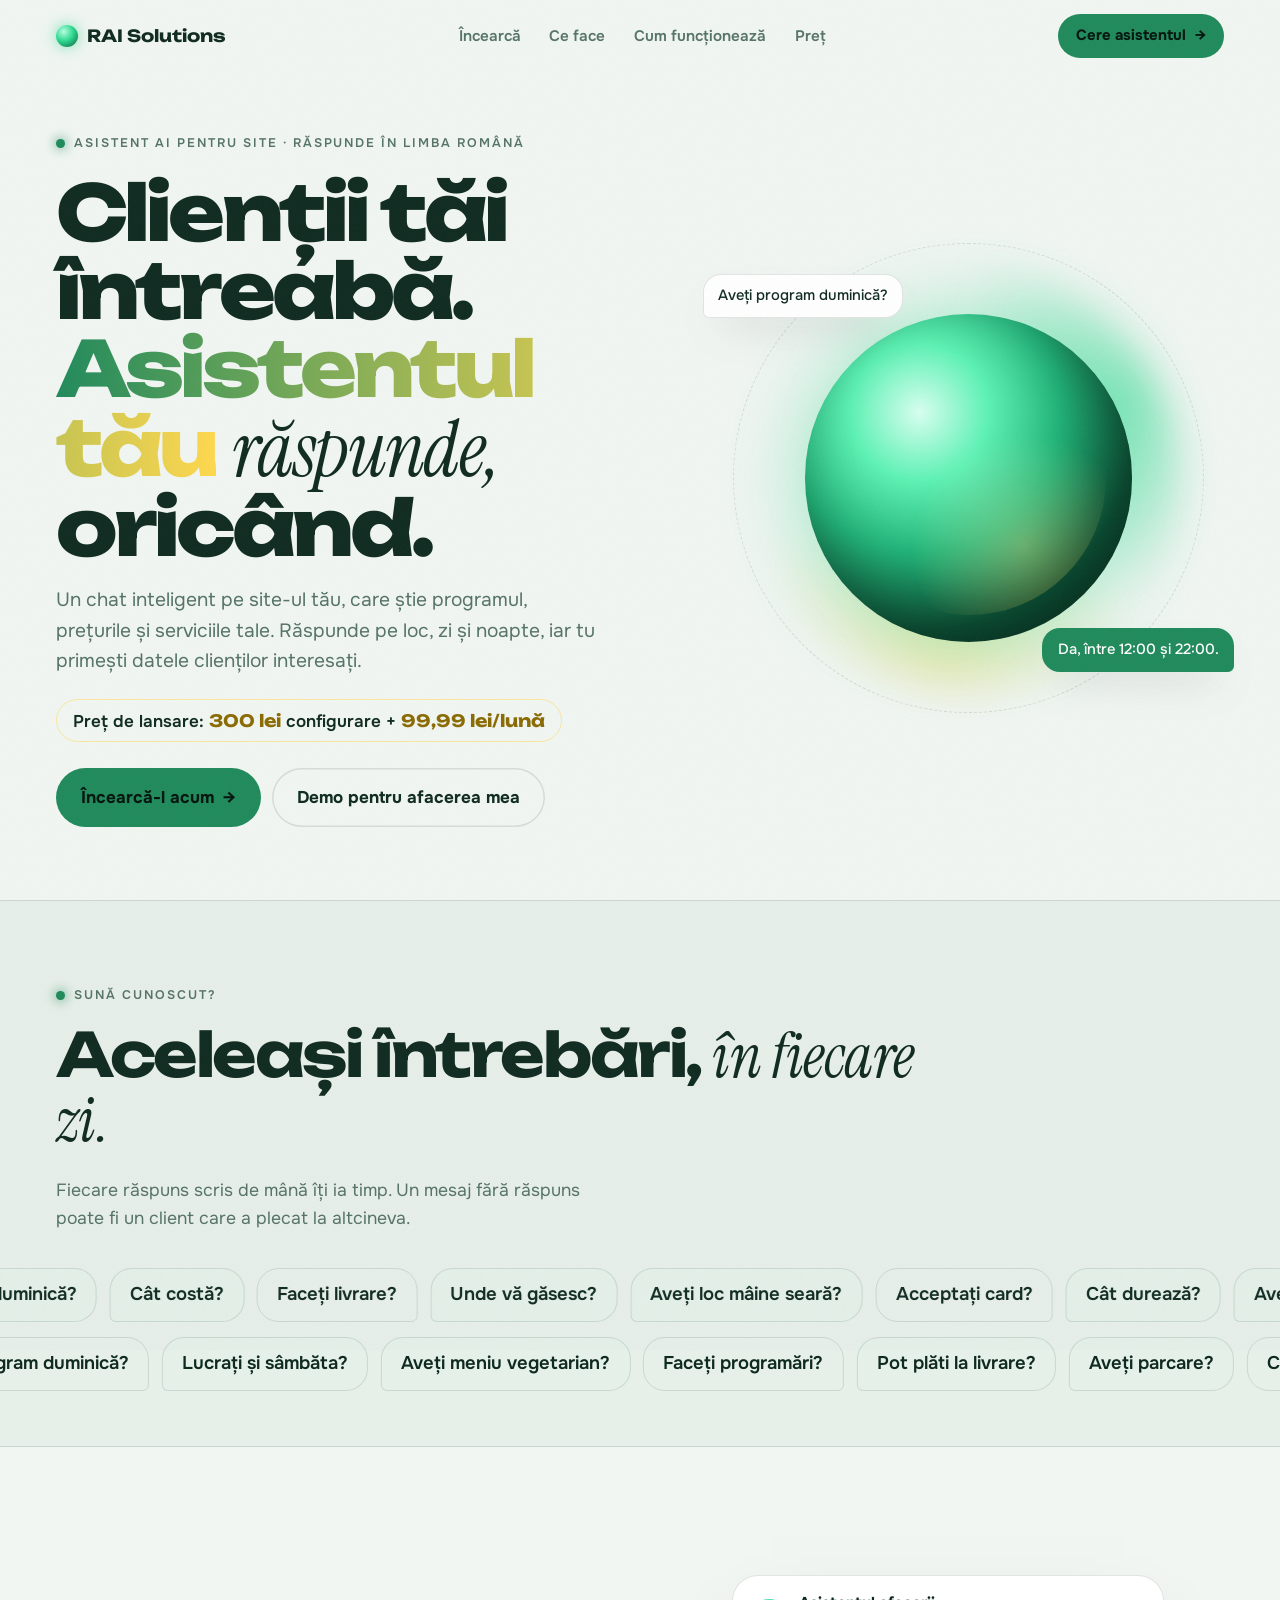
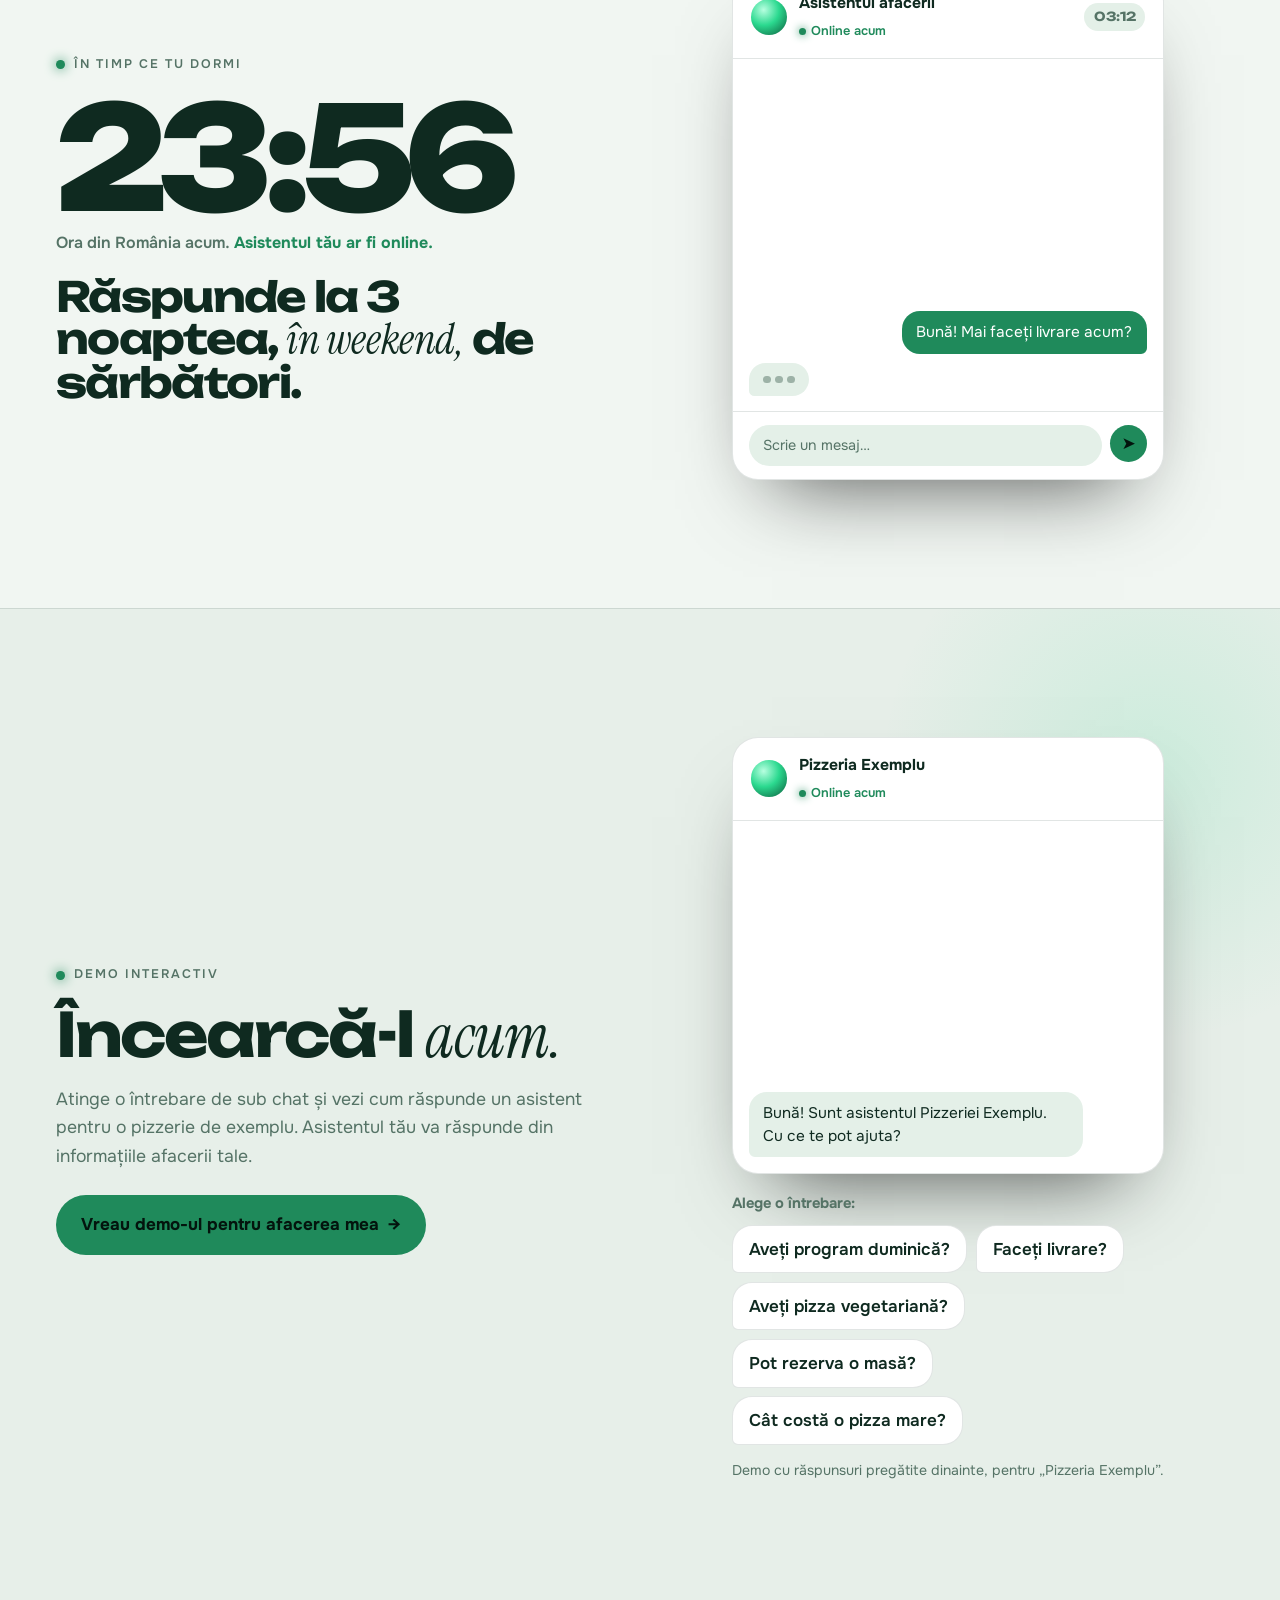
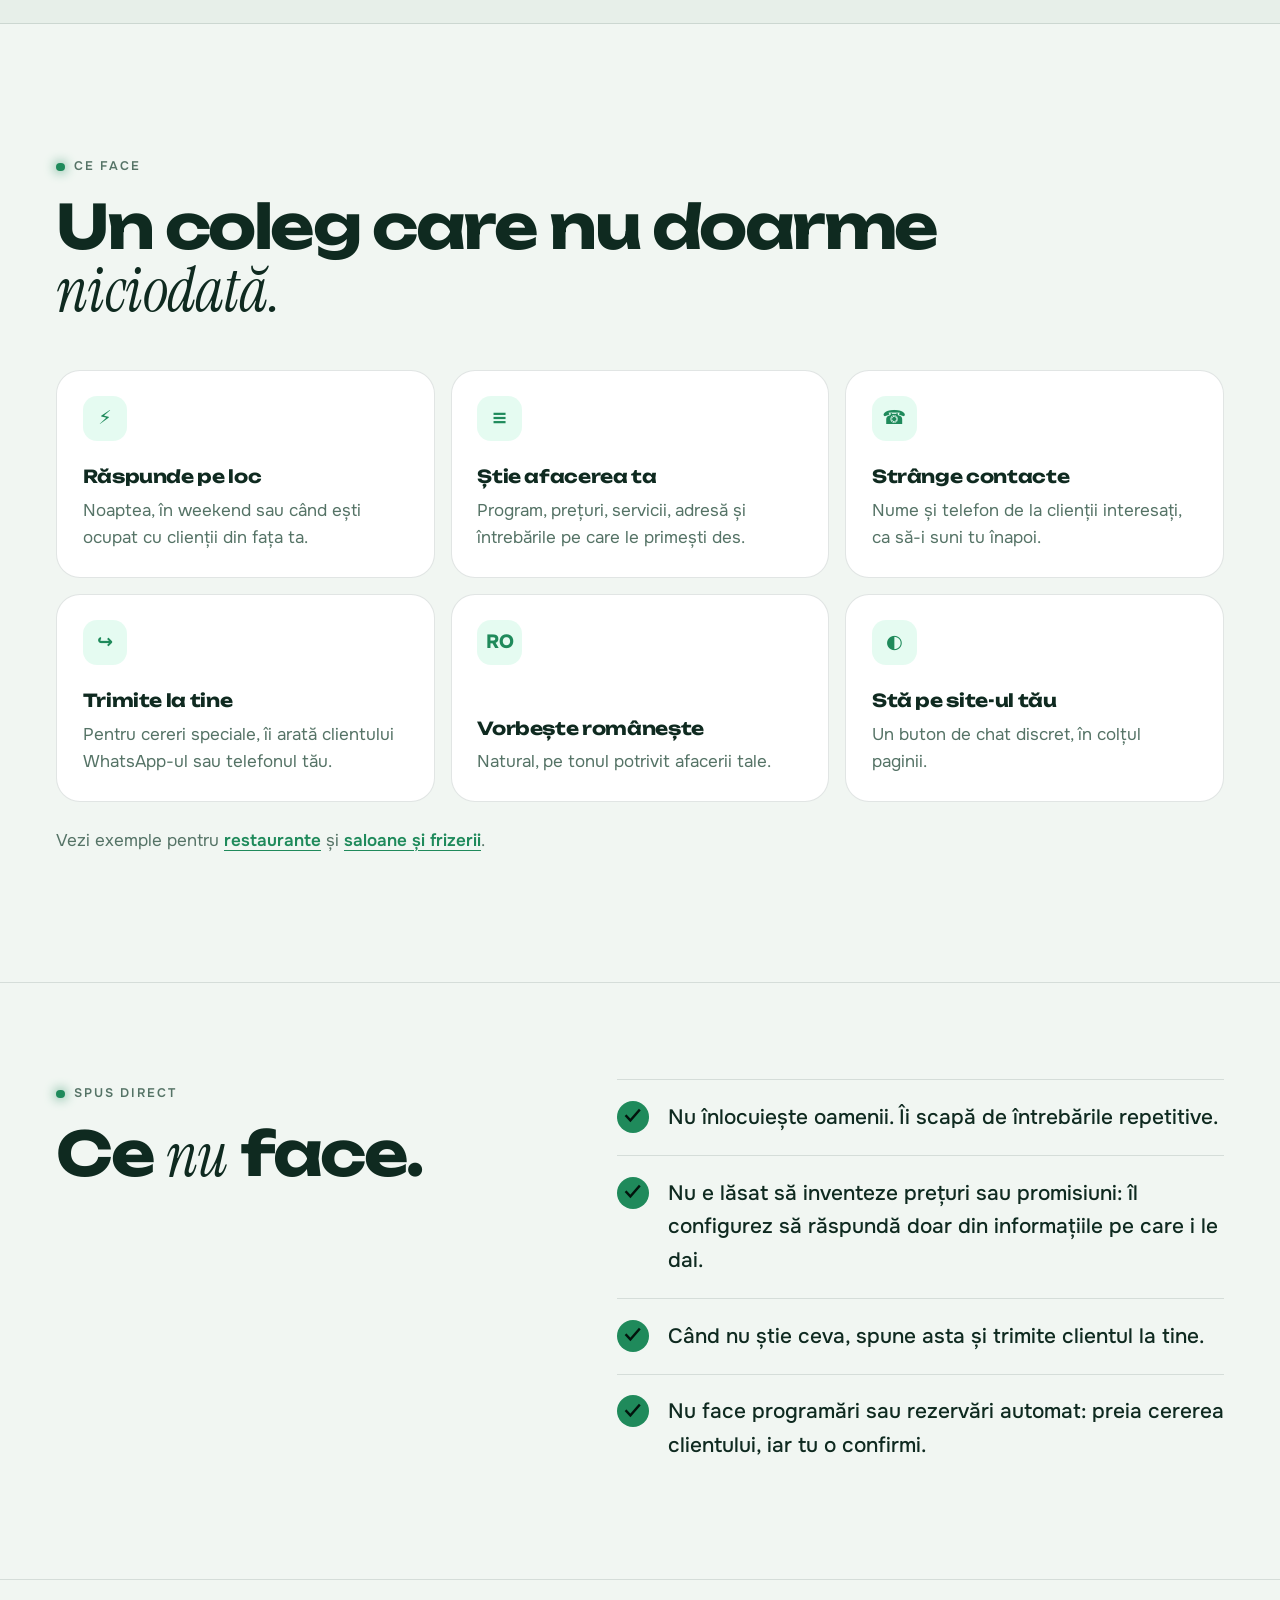
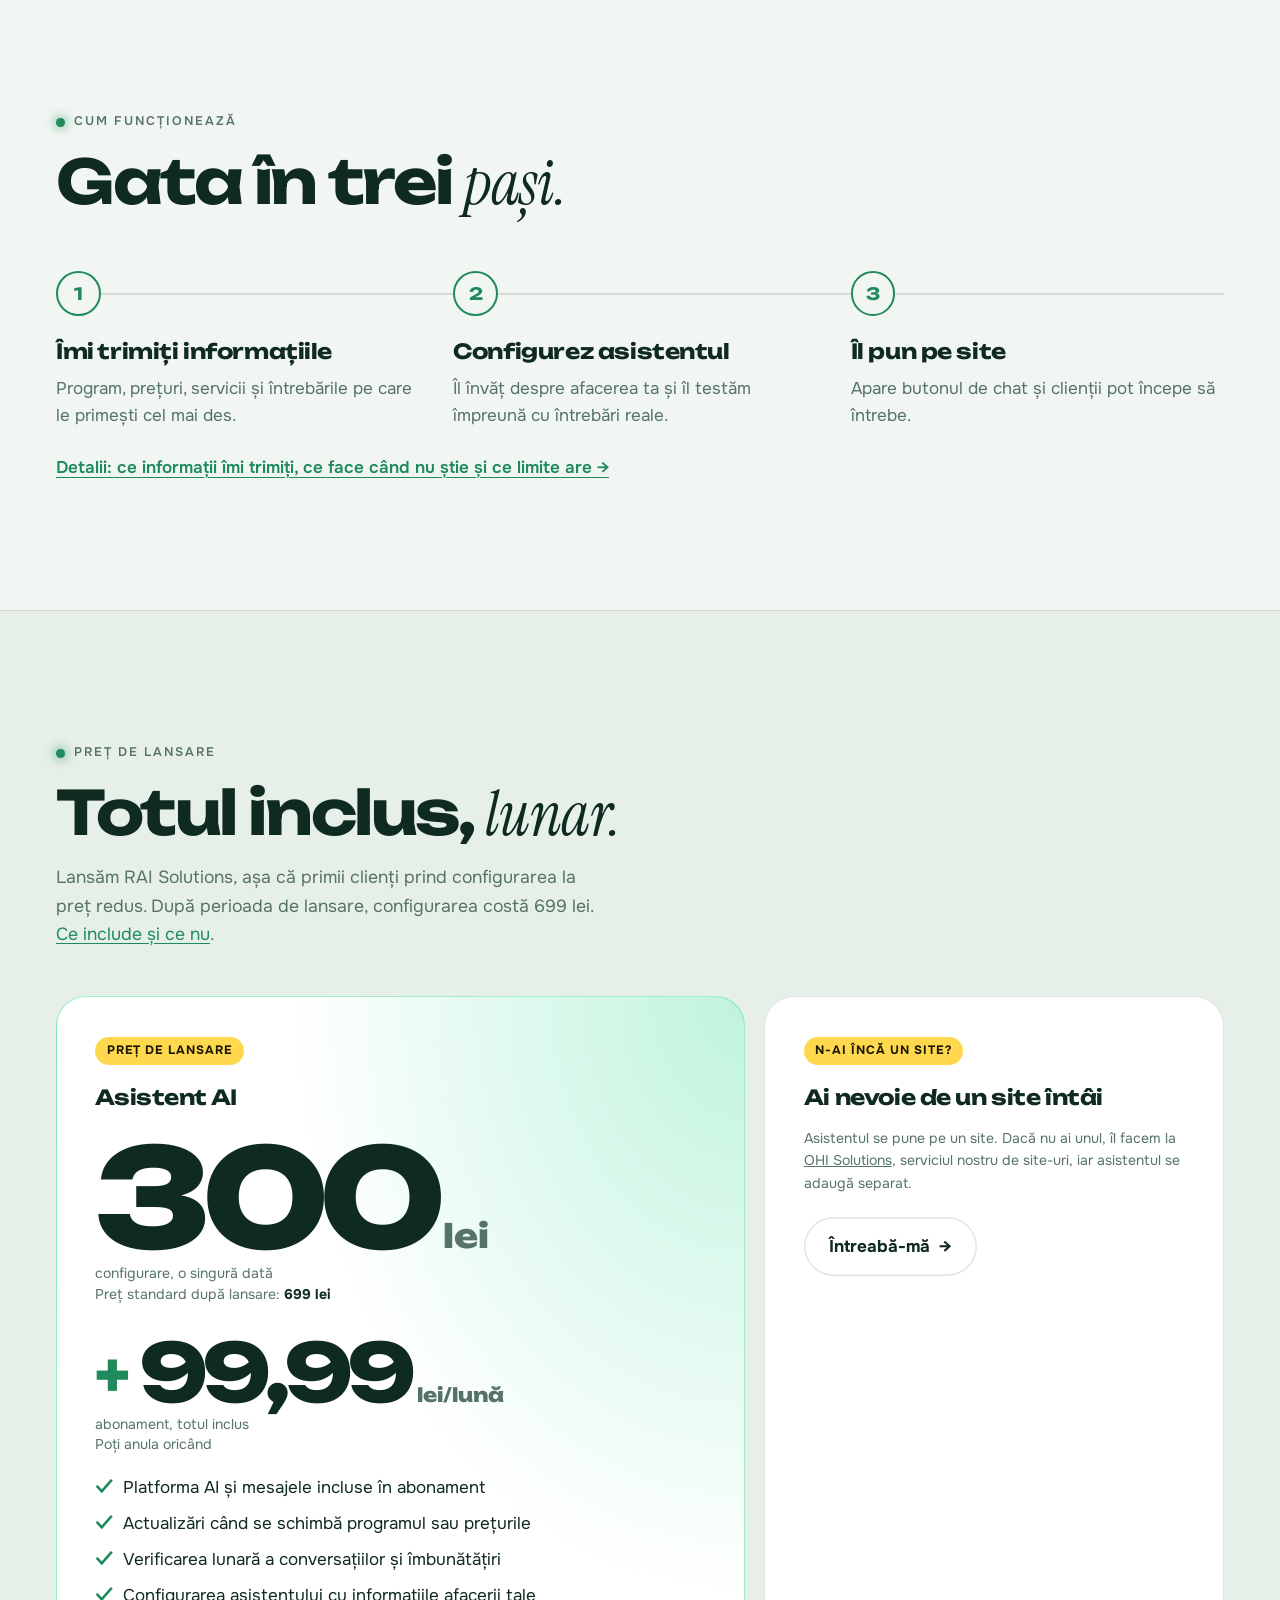
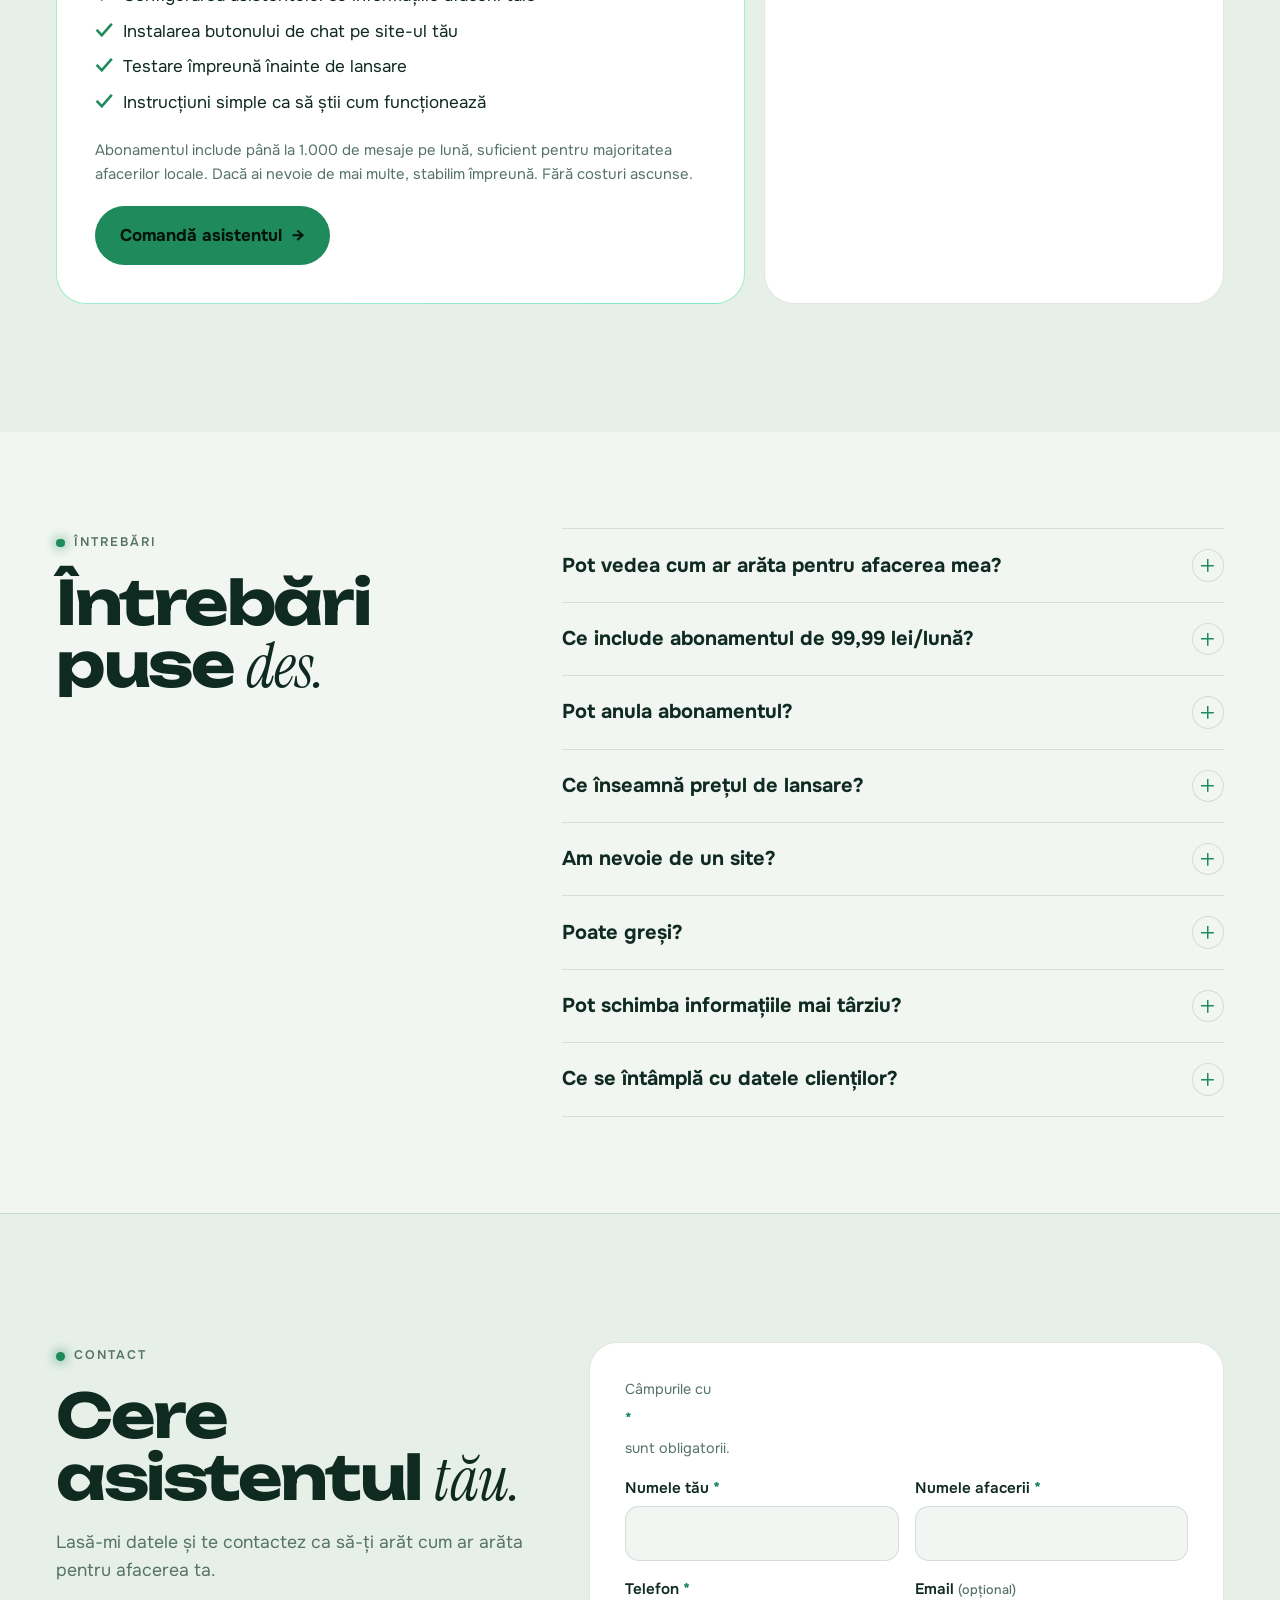
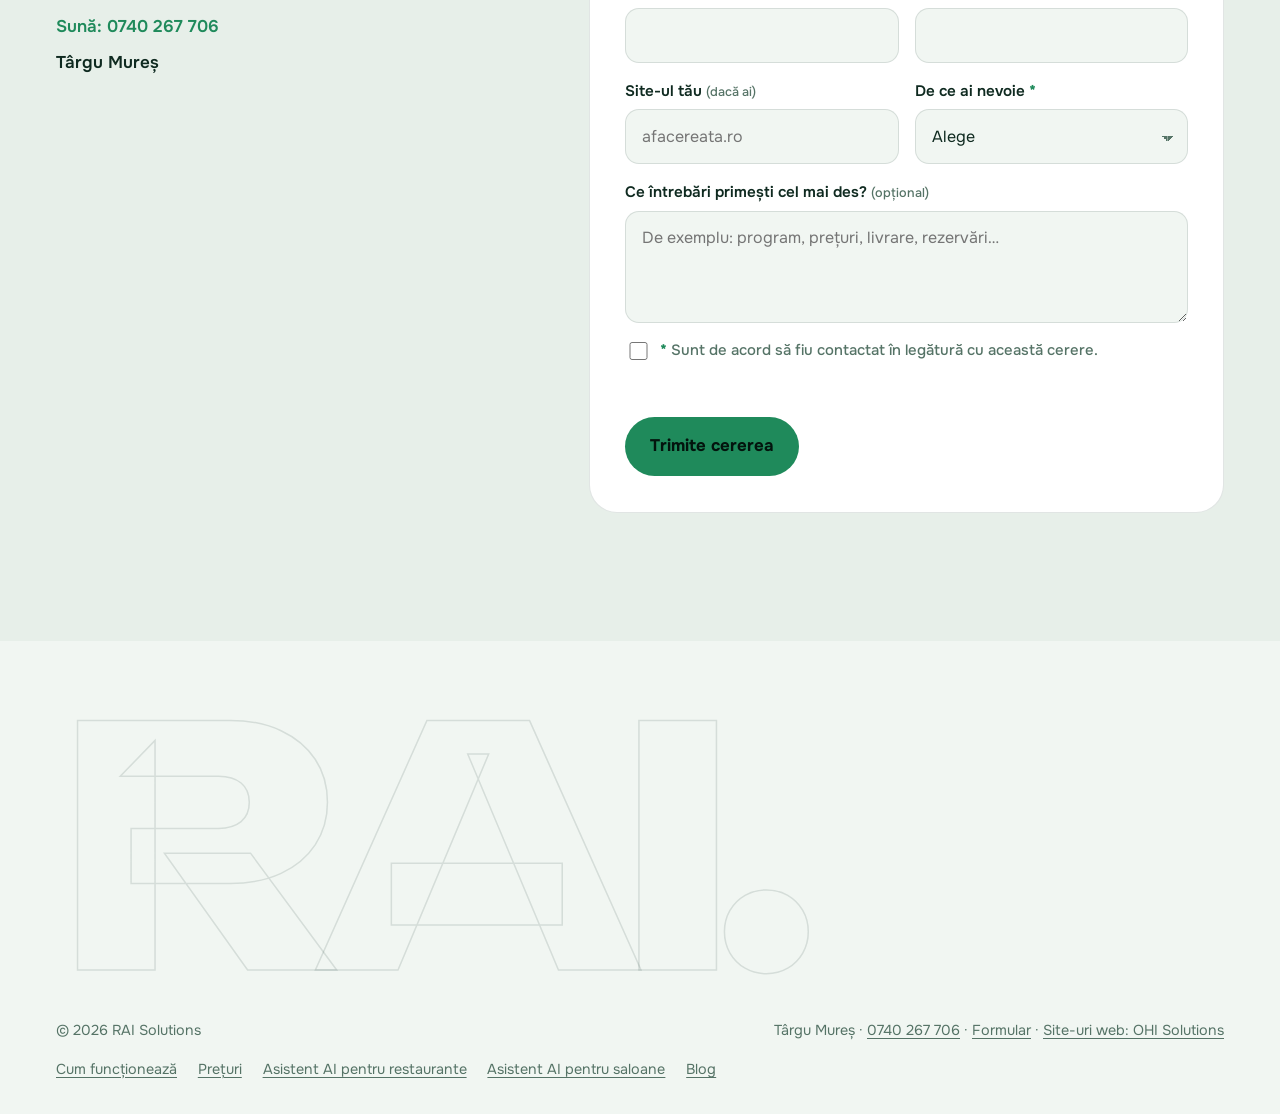
==== commit 6ee431af: "SEO: titlu, Google (sitemap, robots, date structurate), pagini noi și blog Pagini: cum-functioneaza," ====
--- a/index.html
+++ b/index.html
@@ -3,8 +3,24 @@
 <head>
 <meta charset="utf-8">
 <meta name="viewport" content="width=device-width, initial-scale=1, viewport-fit=cover">
-<title>RAI Solutions · Asistentul AI care răspunde clienților tăi</title>
-<meta name="description" content="Asistent AI pentru site-ul afacerii tale: răspunde clienților oricând, în limba română. Preț de lansare: 300 lei configurare + 99,99 lei/lună. Demo gratuit.">
+<title>Asistent AI pentru Site-ul Afacerii Tale | RAI Solutions</title>
+<meta name="description" content="RAI Solutions configurează un asistent AI pe site-ul afacerii tale, care răspunde clienților în limba română despre program, prețuri și servicii. Încearcă demo-ul.">
+<link rel="canonical" href="https://rais-pi.vercel.app/">
+<meta name="robots" content="index, follow">
+<meta property="og:type" content="website">
+<meta property="og:locale" content="ro_RO">
+<meta property="og:site_name" content="RAI Solutions">
+<meta property="og:title" content="Asistent AI pentru Site-ul Afacerii Tale | RAI Solutions">
+<meta property="og:description" content="RAI Solutions configurează un asistent AI pe site-ul afacerii tale, care răspunde clienților în limba română despre program, prețuri și servicii. Încearcă demo-ul.">
+<meta property="og:url" content="https://rais-pi.vercel.app/">
+<meta property="og:image" content="https://rais-pi.vercel.app/og-image.png">
+<meta property="og:image:width" content="1200">
+<meta property="og:image:height" content="630">
+<meta name="twitter:card" content="summary_large_image">
+<link rel="icon" href="/favicon.ico" sizes="any">
+<link rel="icon" href="/icon-512.png" type="image/png">
+<link rel="apple-touch-icon" href="/apple-touch-icon.png">
+<script type="application/ld+json">[{"@context": "https://schema.org", "@type": "Organization", "@id": "https://rais-pi.vercel.app/#org", "name": "RAI Solutions", "url": "https://rais-pi.vercel.app/", "logo": "https://rais-pi.vercel.app/icon-512.png", "description": "Asistenți AI de chat pentru site-urile afacerilor locale.", "telephone": "+40740267706", "address": {"@type": "PostalAddress", "addressLocality": "Târgu Mureș", "addressCountry": "RO"}}, {"@context": "https://schema.org", "@type": "WebSite", "@id": "https://rais-pi.vercel.app/#website", "name": "RAI Solutions", "url": "https://rais-pi.vercel.app/", "inLanguage": "ro-RO", "publisher": {"@id": "https://rais-pi.vercel.app/#org"}}, {"@context": "https://schema.org", "@type": "Service", "name": "Asistent AI pentru site", "serviceType": "Asistent AI de chat pentru site-uri", "provider": {"@id": "https://rais-pi.vercel.app/#org"}, "areaServed": {"@type": "Country", "name": "România"}, "url": "https://rais-pi.vercel.app/", "offers": [{"@type": "Offer", "name": "Configurare asistent AI (preț de lansare)", "price": "300", "priceCurrency": "RON"}, {"@type": "Offer", "name": "Abonament lunar asistent AI", "priceCurrency": "RON", "priceSpecification": {"@type": "UnitPriceSpecification", "price": "99.99", "priceCurrency": "RON", "unitCode": "MON", "referenceQuantity": {"@type": "QuantitativeValue", "value": 1, "unitCode": "MON"}}}]}]</script>
 <meta name="theme-color" content="#06110D">
 <link rel="preconnect" href="https://fonts.googleapis.com">
 <link rel="preconnect" href="https://fonts.gstatic.com" crossorigin>
@@ -255,6 +271,15 @@
   .js .fade,.js [data-r]{opacity:1!important;transform:none!important}
   .bub{opacity:1;transform:none}
 }
+.req{color:var(--green);font-weight:700}
+.ok-note{color:var(--muted);font-size:.9rem}
+.hp{position:absolute!important;left:-9999px!important;width:1px;height:1px;overflow:hidden}
+.foot a{text-underline-offset:3px}
+.foot-pages{display:flex;flex-wrap:wrap;gap:.5rem 1.3rem;margin-top:1rem;font-size:.9rem}
+.foot-pages a{color:var(--muted);text-underline-offset:3px}
+.morelink{margin:1.6rem 0 0;color:var(--muted)}
+.morelink a{color:var(--green);font-weight:600;text-underline-offset:4px}
+.price .lede a{color:var(--green);text-underline-offset:3px}
 </style>
 </head>
 <body>
@@ -290,6 +315,7 @@
     <a href="#ce-face"><span>Ce face</span></a>
     <a href="#cum"><span>Cum funcționează</span></a>
     <a href="#pret"><span>Preț</span></a>
+    <a href="/blog"><span>Blog</span></a>
     <a href="#cerere"><span>Contact</span></a>
   </nav>
   <p style="margin:0;opacity:.85">Asistent AI pentru site-ul tău. 300 lei configurare + 99,99 lei/lună.</p>
@@ -299,7 +325,7 @@
   <section class="hero" aria-labelledby="h1">
     <div class="wrap">
       <div>
-        <span class="eyebrow fade">Online acum · răspunde în limba română</span>
+        <span class="eyebrow fade">Asistent AI pentru site · răspunde în limba română</span>
         <h1 id="h1" class="fade d1">Clienții tăi întreabă. <span class="g">Asistentul tău</span> <span class="s">răspunde,</span> oricând.</h1>
         <p class="lede fade d2">Un chat inteligent pe site-ul tău, care știe programul, prețurile și serviciile tale. Răspunde pe loc, zi și noapte, iar tu primești datele clienților interesați.</p>
         <div class="fade d3">
@@ -376,6 +402,7 @@
         <article class="card" data-r="2"><div class="ic">RO</div><div><b>Vorbește românește</b><span>Natural, pe tonul potrivit afacerii tale.</span></div></article>
         <article class="card" data-r="3"><div class="ic">◐</div><div><b>Stă pe site-ul tău</b><span>Un buton de chat discret, în colțul paginii.</span></div></article>
       </div>
+      <p class="morelink">Vezi exemple pentru <a href="/asistent-ai-restaurante">restaurante</a> și <a href="/asistent-ai-saloane">saloane și frizerii</a>.</p>
     </div>
   </section>
 
@@ -384,8 +411,9 @@
       <div><span class="eyebrow">Spus direct</span><h2 id="h-lim">Ce <em>nu</em> face.</h2></div>
       <ul class="nolist">
         <li data-r>Nu înlocuiește oamenii. Îi scapă de întrebările repetitive.</li>
-        <li data-r="2">Nu inventează prețuri sau promisiuni: răspunde doar din informațiile pe care i le dai.</li>
+        <li data-r="2">Nu e lăsat să inventeze prețuri sau promisiuni: îl configurez să răspundă doar din informațiile pe care i le dai.</li>
         <li data-r="3">Când nu știe ceva, spune asta și trimite clientul la tine.</li>
+        <li data-r>Nu face programări sau rezervări automat: preia cererea clientului, iar tu o confirmi.</li>
       </ul>
     </div>
   </section>
@@ -400,6 +428,7 @@
         <div class="st"><div class="dot">2</div><h3>Configurez asistentul</h3><p>Îl învăț despre afacerea ta și îl testăm împreună cu întrebări reale.</p></div>
         <div class="st"><div class="dot">3</div><h3>Îl pun pe site</h3><p>Apare butonul de chat și clienții pot începe să întrebe.</p></div>
       </div>
+      <p class="morelink"><a href="/cum-functioneaza">Detalii: ce informații îmi trimiți, ce face când nu știe și ce limite are <span class="arr">→</span></a></p>
     </div>
   </section>
 
@@ -407,7 +436,7 @@
     <div class="wrap">
       <span class="eyebrow">Preț de lansare</span>
       <h2 id="h-price">Totul inclus, <em>lunar.</em></h2>
-      <p class="lede">Lansăm RAI Solutions, așa că primii clienți prind configurarea la preț redus. După perioada de lansare, configurarea costă 699 lei.</p>
+      <p class="lede">Lansăm RAI Solutions, așa că primii clienți prind configurarea la preț redus. După perioada de lansare, configurarea costă 699 lei. <a href="/preturi">Ce include și ce nu</a>.</p>
       <div class="grid">
         <article class="pcard main" data-r>
           <span class="tag">Preț de lansare</span>
@@ -416,14 +445,14 @@
             <div><div class="amt">300<small>lei</small></div><p class="std">configurare, o singură dată<br>Preț standard după lansare: <b>699 lei</b></p></div>
             <div><div class="amt mo"><span class="plus">+</span>99,99<small>lei/lună</small></div><p class="std">abonament, totul inclus<br>Poți anula oricând</p></div>
           </div>
-          <ul id="pkg"></ul>
-          <p class="extra" id="extra"></p>
+          <ul id="pkg"><li>Platforma AI și mesajele incluse în abonament</li><li>Actualizări când se schimbă programul sau prețurile</li><li>Verificarea lunară a conversațiilor și îmbunătățiri</li><li>Configurarea asistentului cu informațiile afacerii tale</li><li>Instalarea butonului de chat pe site-ul tău</li><li>Testare împreună înainte de lansare</li><li>Instrucțiuni simple ca să știi cum funcționează</li></ul>
+          <p class="extra" id="extra">Abonamentul include până la 1.000 de mesaje pe lună, suficient pentru majoritatea afacerilor locale. Dacă ai nevoie de mai multe, stabilim împreună. Fără costuri ascunse.</p>
           <a class="btn btn-main" href="#cerere" data-pick="Asistent AI (300 lei configurare + 99,99 lei/lună)">Comandă asistentul <span class="arr">→</span></a>
         </article>
         <article class="pcard" data-r="2">
           <span class="tag">N-ai încă un site?</span>
           <h3 style="margin-top:1rem">Ai nevoie de un site întâi</h3>
-          <p class="note" style="margin:.8rem 0 1.4rem">Asistentul se pune pe un site. Dacă nu ai unul, îl facem la OHI Solutions, serviciul nostru de site-uri, iar asistentul se adaugă separat.</p>
+          <p class="note" style="margin:.8rem 0 1.4rem">Asistentul se pune pe un site. Dacă nu ai unul, îl facem la <a href="https://ohis-gamma.vercel.app/" target="_blank" rel="noopener">OHI Solutions</a>, serviciul nostru de site-uri, iar asistentul se adaugă separat.</p>
           <a class="btn btn-ghost" href="#cerere">Întreabă-mă <span class="arr">→</span></a>
         </article>
       </div>
@@ -433,7 +462,7 @@
   <section class="faq" id="intrebari" aria-labelledby="h-faq">
     <div class="wrap">
       <div><span class="eyebrow">Întrebări</span><h2 id="h-faq">Întrebări puse <em>des.</em></h2></div>
-      <div id="faq"></div>
+      <div id="faq"><details><summary>Pot vedea cum ar arăta pentru afacerea mea?</summary><p>Da. Alege „Vreau un demo gratuit” în formular și îți pregătesc un demo cu informațiile afacerii tale. Dacă îți place, îți trimit linkul de plată.</p></details><details><summary>Ce include abonamentul de 99,99 lei/lună?</summary><p>Platforma AI, mesajele (până la 1.000 pe lună), actualizările informațiilor când se schimbă programul sau prețurile, și verificarea lunară a conversațiilor. Nu plătești nimic altceva, nici furnizorului de AI.</p></details><details><summary>Pot anula abonamentul?</summary><p>Da, oricând. Asistentul rămâne activ până la sfârșitul lunii plătite, apoi se oprește.</p></details><details><summary>Ce înseamnă prețul de lansare?</summary><p>Suntem la început, așa că primii clienți plătesc configurarea 300 lei. După perioada de lansare, configurarea va costa 699 lei. Abonamentul lunar rămâne 99,99 lei.</p></details><details><summary>Am nevoie de un site?</summary><p>Da, asistentul se pune pe un site. Dacă nu ai, îl poți face la OHI Solutions, serviciul nostru de site-uri, iar asistentul se adaugă separat.</p></details><details><summary>Poate greși?</summary><p>Poate, ca orice AI. De aceea îl configurăm să răspundă doar din informațiile tale și să trimită clientul la tine când nu e sigur.</p></details><details><summary>Pot schimba informațiile mai târziu?</summary><p>Da. Când se schimbă programul sau prețurile, asistentul trebuie actualizat. Stabilim împreună cum.</p></details><details><summary>Ce se întâmplă cu datele clienților?</summary><p>Datele lăsate de clienți în chat ajung la tine. Pe site trebuie să ai o politică de confidențialitate care explică asta.</p></details></div>
     </div>
   </section>
 
@@ -447,19 +476,21 @@
       </div>
       <div class="formcard">
         <form id="form" novalidate>
-          <div class="f"><label for="n">Numele tău</label><input id="n" name="name" autocomplete="name"></div>
-          <div class="f"><label for="b">Numele afacerii</label><input id="b" name="business" autocomplete="organization"></div>
-          <div class="f"><label for="p">Telefon</label><input id="p" name="phone" type="tel" inputmode="tel" autocomplete="tel"></div>
+          <p class="f full ok-note" style="margin:0">Câmpurile cu <span class="req">*</span> sunt obligatorii.</p>
+          <div class="hp" aria-hidden="true"><label for="hpf">Nu completa acest câmp</label><input id="hpf" name="company_site" tabindex="-1" autocomplete="off"></div>
+          <div class="f"><label for="n">Numele tău <span class="req" aria-hidden="true">*</span></label><input id="n" name="name" autocomplete="name" required aria-required="true" aria-describedby="err"></div>
+          <div class="f"><label for="b">Numele afacerii <span class="req" aria-hidden="true">*</span></label><input id="b" name="business" autocomplete="organization" required aria-required="true" aria-describedby="err"></div>
+          <div class="f"><label for="p">Telefon <span class="req" aria-hidden="true">*</span></label><input id="p" name="phone" type="tel" inputmode="tel" autocomplete="tel" required aria-required="true" aria-describedby="err"></div>
           <div class="f"><label for="e">Email <small>(opțional)</small></label><input id="e" name="email" type="email" autocomplete="email"></div>
           <div class="f"><label for="s">Site-ul tău <small>(dacă ai)</small></label><input id="s" name="website" inputmode="url" placeholder="afacereata.ro"></div>
-          <div class="f"><label for="w">De ce ai nevoie</label>
-            <select id="w" name="need">
+          <div class="f"><label for="w">De ce ai nevoie <span class="req" aria-hidden="true">*</span></label>
+            <select id="w" name="need" required aria-required="true" aria-describedby="err">
               <option value="">Alege</option>
               <option>Asistent AI (300 lei configurare + 99,99 lei/lună)</option>
               <option>Vreau un demo gratuit pentru afacerea mea</option>
             </select></div>
           <div class="f full"><label for="m">Ce întrebări primești cel mai des? <small>(opțional)</small></label><textarea id="m" name="message" placeholder="De exemplu: program, prețuri, livrare, rezervări…"></textarea></div>
-          <label class="chk"><input type="checkbox" id="ok"> <span id="okTxt">Sunt de acord să fiu contactat în legătură cu această cerere.</span></label>
+          <label class="chk"><input type="checkbox" id="ok" required aria-required="true"> <span id="okTxt"><span class="req" aria-hidden="true">*</span> Sunt de acord să fiu contactat în legătură cu această cerere.</span></label>
           <details class="terms f full" id="termsBox" hidden><summary>Termeni și rambursare</summary><p id="termsText"></p></details>
           <p class="err" id="err" role="alert"></p>
           <button class="btn btn-main" id="send" type="submit">Trimite cererea</button>
@@ -468,13 +499,14 @@
           <div id="payStep" hidden>
             <h3>Ultimul pas: plata</h3>
             <p>Datele tale au fost trimise. Plătești acum configurarea (<span id="payAmt">300</span> lei) și prima lună (99,99 lei). Apoi abonamentul se plătește automat, lunar, și îl poți anula oricând.</p>
-            <a class="btn btn-main paybtn" id="payBtn" href="#" rel="noopener"><span>Plătește <span id="payAmt2">300</span> lei cu cardul</span></a>
+            <a class="btn btn-main paybtn" id="payBtn" href="#" rel="noopener"><span>Plătește cu cardul</span></a>
             <p class="small">Plata e procesată în siguranță de Stripe. Primești confirmarea pe email.</p>
             <p class="small" id="bundleNote" hidden></p>
           </div>
           <div id="talkStep" hidden>
-            <h3>Cererea a fost trimisă</h3>
+            <h3 id="doneTitle" tabindex="-1">Cererea a fost trimisă</h3>
             <p>Te contactez în cel mai scurt timp la numărul lăsat.</p>
+            <p class="small" id="doneId"></p>
           </div>
         </div>
       </div>
@@ -485,7 +517,8 @@
 <footer>
   <div class="wrap">
     <p class="bigword" id="bigword" aria-hidden="true">RAI.</p>
-    <div class="foot"><span>© <span id="yr"></span> <span data-c="brand">RAI Solutions</span></span><span>Asistenți AI pentru afaceri locale · <a href="#cerere">Contact</a></span></div>
+    <div class="foot"><span>© <span id="yr"></span> <span data-c="brand">RAI Solutions</span></span><span>Târgu Mureș · <a href="tel:+40740267706">0740 267 706</a> · <a href="#cerere">Formular</a> · <a href="https://ohis-gamma.vercel.app/" rel="noopener">Site-uri web: OHI Solutions</a></span></div>
+    <nav class="foot-pages" aria-label="Pagini"><a href="/cum-functioneaza">Cum funcționează</a><a href="/preturi">Prețuri</a><a href="/asistent-ai-restaurante">Asistent AI pentru restaurante</a><a href="/asistent-ai-saloane">Asistent AI pentru saloane</a><a href="/blog">Blog</a></nav>
   </div>
 </footer>
 
@@ -493,7 +526,9 @@
 /* ================= EDITEAZĂ AICI ================= */
 const CONFIG = {
   brand: "RAI Solutions",
-  phone: "",            // ex. "+40712345678"
+  phone: "+40740267706",
+  phoneDisplay: "0740 267 706",
+  city: "Târgu Mureș",
   email: "",            // ex. "contact@firma.ro"
   webhookUrl: "https://hook.eu2.make.com/n1ym2ll23a96wcmq6511olrgeb49kplk",
   // Stripe Payment Links (lasă "" ca să nu ceri plată online).
@@ -503,27 +538,9 @@
     "Asistent AI (300 lei configurare + 99,99 lei/lună)": "https://buy.stripe.com/9B6fZa3na7Oz61NaE8b7y01"
   },
   // În Stripe: după plată, redirecționare către adresa site-ului + "?platit=1"
-  terms: "",            // textul tău de termeni și rambursare
-  package: [
-    "Platforma AI și mesajele incluse în abonament",
-    "Actualizări când se schimbă programul sau prețurile",
-    "Verificarea lunară a conversațiilor și îmbunătățiri",
-    "Configurarea asistentului cu informațiile afacerii tale",
-    "Instalarea butonului de chat pe site-ul tău",
-    "Testare împreună înainte de lansare",
-    "Instrucțiuni simple ca să știi cum funcționează"
-  ],
-  extra: "Abonamentul include până la 1.000 de mesaje pe lună, suficient pentru majoritatea afacerilor locale. Dacă ai nevoie de mai multe, stabilim împreună. Fără costuri ascunse.",
-  faq: [
-    ["Pot vedea cum ar arăta pentru afacerea mea?", "Da. Alege „Vreau un demo gratuit” în formular și îți pregătesc un demo cu informațiile afacerii tale. Dacă îți place, îți trimit linkul de plată."],
-    ["Ce include abonamentul de 99,99 lei/lună?", "Platforma AI, mesajele (până la 1.000 pe lună), actualizările informațiilor când se schimbă programul sau prețurile, și verificarea lunară a conversațiilor. Nu plătești nimic altceva, nici furnizorului de AI."],
-    ["Pot anula abonamentul?", "Da, oricând. Asistentul rămâne activ până la sfârșitul lunii plătite, apoi se oprește."],
-    ["Ce înseamnă prețul de lansare?", "Suntem la început, așa că primii clienți plătesc configurarea 300 lei. După perioada de lansare, configurarea va costa 699 lei. Abonamentul lunar rămâne 99,99 lei."],
-    ["Am nevoie de un site?", "Da, asistentul se pune pe un site. Dacă nu ai, îl poți face la OHI Solutions, serviciul nostru de site-uri, iar asistentul se adaugă separat."],
-    ["Poate greși?", "Poate, ca orice AI. De aceea îl configurăm să răspundă doar din informațiile tale și să trimită clientul la tine când nu e sigur."],
-    ["Pot schimba informațiile mai târziu?", "Da. Când se schimbă programul sau prețurile, asistentul trebuie actualizat. Stabilim împreună cum."],
-    ["Ce se întâmplă cu datele clienților?", "Datele lăsate de clienți în chat ajung la tine. Pe site trebuie să ai o politică de confidențialitate care explică asta."]
-  ]
+  terms: ""             // textul tău de termeni și rambursare
+  // Lista pachetului, textul de sub ea și întrebările frecvente sunt acum direct în HTML
+  // (secțiunile #pret și #intrebari), ca să le poată citi și Google.
 };
 /* ================================================== */
 
@@ -537,13 +554,10 @@
 /* content from CONFIG */
 document.querySelectorAll('[data-c="brand"]').forEach(el => el.textContent = CONFIG.brand);
 $("#yr").textContent = new Date().getFullYear();
-$("#pkg").innerHTML = CONFIG.package.map(t => `<li>${esc(t)}</li>`).join("");
-$("#extra").textContent = CONFIG.extra;
-$("#faq").innerHTML = CONFIG.faq.map(([q, a]) => `<details><summary>${esc(q)}</summary><p>${esc(a)}</p></details>`).join("");
 const digits = CONFIG.phone.replace(/[^\d]/g, "");
 $("#direct").innerHTML = [
-  CONFIG.phone ? `<a href="tel:${esc(CONFIG.phone)}">Sună: ${esc(CONFIG.phone)}</a>` : "",
-  digits ? `<a href="https://wa.me/${digits}" target="_blank" rel="noopener">Scrie pe WhatsApp</a>` : "",
+  CONFIG.phone ? `<a href="tel:${esc(CONFIG.phone)}">Sună: ${esc(CONFIG.phoneDisplay || CONFIG.phone)}</a>` : "",
+  CONFIG.city ? `<span>${esc(CONFIG.city)}</span>` : "",
   CONFIG.email ? `<a href="mailto:${esc(CONFIG.email)}">${esc(CONFIG.email)}</a>` : ""
 ].join("");
 
@@ -641,7 +655,7 @@
 
 /* try-it demo: prepared answers for an example pizzeria */
 const TRY = [
-  ["Aveți program duminică?", "Da! Duminica suntem deschiși între 12:00 și 22:00. Vrei să comanzi acum?"],
+  ["Aveți program duminică?", "Da! Duminica suntem deschiși între 12:00 și 22:00. Te mai pot ajuta cu ceva?"],
   ["Faceți livrare?", "Livrăm în tot orașul. În centru livrarea e gratuită la comenzi peste 60 lei, în rest costă 10 lei."],
   ["Aveți pizza vegetariană?", "Da: Vegetariana, Margherita și Funghi. Pe toate le putem face și cu blat fără gluten."],
   ["Pot rezerva o masă?", "Sigur! Pentru câte persoane și la ce oră? Lasă-mi și un număr de telefon ca să-ți confirmăm rezervarea."],
@@ -735,9 +749,13 @@
 document.querySelectorAll("[data-demo]").forEach(a => a.addEventListener("click", () => pick("Vreau un demo gratuit pentru afacerea mea")));
 document.querySelectorAll("[data-pick]").forEach(a => a.addEventListener("click", () => pick(a.dataset.pick)));
 $("#w").addEventListener("change", () => $("#send").textContent = sendLabel());
+{ const pq = new URLSearchParams(location.search).get("pachet");
+  if (pq === "demo") pick("Vreau un demo gratuit pentru afacerea mea");
+  else if (pq === "asistent") pick("Asistent AI (300 lei configurare + 99,99 lei/lună)"); }
 if (CONFIG.terms) { $("#termsBox").hidden = false; $("#termsText").textContent = CONFIG.terms; $("#okTxt").textContent = "Sunt de acord să fiu contactat și am citit termenii și condițiile de rambursare."; }
 if (new URLSearchParams(location.search).get("platit") === "1") $("#paid").hidden = false;
 
+const FORM_T0 = performance.now();
 $("#form").addEventListener("submit", async e => {
   e.preventDefault();
   const f = e.target, err = $("#err");
@@ -746,29 +764,40 @@
   if ($("#p").value.replace(/[^\d]/g, "").length < 9) { err.textContent = "Numărul de telefon pare incomplet."; $("#p").focus(); return; }
   if (!$("#ok").checked) { err.textContent = "Bifează acordul ca să te pot contacta."; return; }
   err.textContent = "";
+  if ($("#hpf").value || performance.now() - FORM_T0 < 3000) { f.hidden = true; $("#sent").hidden = false; $("#talkStep").hidden = false; return; }
   const data = new URLSearchParams(new FormData(f));
+  data.delete("company_site");
   data.set("source", "asistent-ai-300");
   data.set("created_at", new Date().toISOString());
   const b = $("#send"); b.disabled = true; b.textContent = "Se trimite…";
   const reqId = "REQ-" + Date.now().toString(36).toUpperCase() + "-" + Math.random().toString(36).slice(2, 6).toUpperCase();
   data.set("request_id", reqId);
   try {
-    if (!CONFIG.webhookUrl) throw new Error("no webhook");
-    await fetch(CONFIG.webhookUrl, { method:"POST", mode:"no-cors", body:data });
+    if (!CONFIG.webhookUrl) throw new Error("no-webhook");
+    if (!navigator.onLine) throw new Error("offline");
+    const ctrl = new AbortController(), tm = setTimeout(() => ctrl.abort(), 15000);
+    let res = null;
+    try { res = await fetch(CONFIG.webhookUrl, { method:"POST", body:data, signal:ctrl.signal }); }
+    catch (x) { if (x.name === "AbortError") throw x; /* răspuns ascuns de browser (CORS): cererea a plecat */ }
+    finally { clearTimeout(tm); }
+    if (res && !res.ok) throw new Error("http " + res.status);
     f.hidden = true; $("#sent").hidden = false;
+    $("#doneId").textContent = "Cod cerere: " + reqId;
     const needV = $("#w").value, link = linkFor(needV), pays = !!link;
     $("#payStep").hidden = !pays; $("#talkStep").hidden = !!pays;
     if (pays) {
       const amt = (needV.match(/(\d+) lei/) || [, ""])[1];
-      $("#payAmt").textContent = amt; $("#payAmt2").textContent = amt;
+      $("#payAmt").textContent = amt;
       const u = new URL(link);
       u.searchParams.set("client_reference_id", reqId);
       const em = $("#e").value.trim(); if (em) u.searchParams.set("prefilled_email", em);
       $("#payBtn").href = u.toString();
     }
-    $("#sent").scrollIntoView({ block:"center" });
+    $("#sent").scrollIntoView({ block:"center" }); if (!$("#talkStep").hidden) $("#doneTitle").focus({ preventScroll:true });
   } catch (x) {
-    err.textContent = "Cererea nu a putut fi trimisă. Încearcă din nou sau contactează-mă direct.";
+    const direct = [CONFIG.phoneDisplay || CONFIG.phone, CONFIG.email].filter(Boolean).join(" sau ");
+    err.textContent = (x.message === "offline" ? "Nu ești conectat la internet. " : x.name === "AbortError" ? "Trimiterea a durat prea mult. " : "Cererea nu a putut fi trimisă. ")
+      + "Datele tale au rămas în formular, încearcă din nou" + (direct ? " sau contactează-mă direct: " + direct + "." : " peste câteva minute.");
   } finally { b.disabled = false; b.textContent = sendLabel(); }
 });
 </script>
@@ -791,6 +820,9 @@
 .rai-tease b{color:#2BD98F}
 .rai-tease button{position:absolute;top:.35rem;right:.4rem;width:1.6rem;height:1.6rem;border:0;border-radius:50%;background:transparent;color:#8FB3A3;font-size:1.1rem;cursor:pointer}
 @media (prefers-reduced-motion: reduce){.rai-halo i{animation:none!important}}
+/* while the chat is open on a phone, hide the page behind it so no page content shows above the keyboard */
+html.rai-chat-open,html.rai-chat-open body{overflow:hidden!important;background:#06110D!important}
+html.rai-chat-open body > *:not(#VG_OVERLAY_CONTAINER):not(.vg-render-container):not(script):not(style){visibility:hidden!important}
 </style>
 <script>
 /* Finds the chat button Convocore draws, then adds a glow behind it and a small greeting bubble. Never changes the chat itself. */
@@ -822,6 +854,7 @@
   };
   const tick = () => {
     const open = chatOpen();
+    document.documentElement.classList.toggle("rai-chat-open", open && innerWidth <= 760);
     if (open) { halo.classList.remove("on"); closeTeaser(); return; }
     /* Convocore redraws its button after the chat closes, so look for it again whenever it changed */
     if (!btn || !btn.isConnected || !btn.getBoundingClientRect().width) {
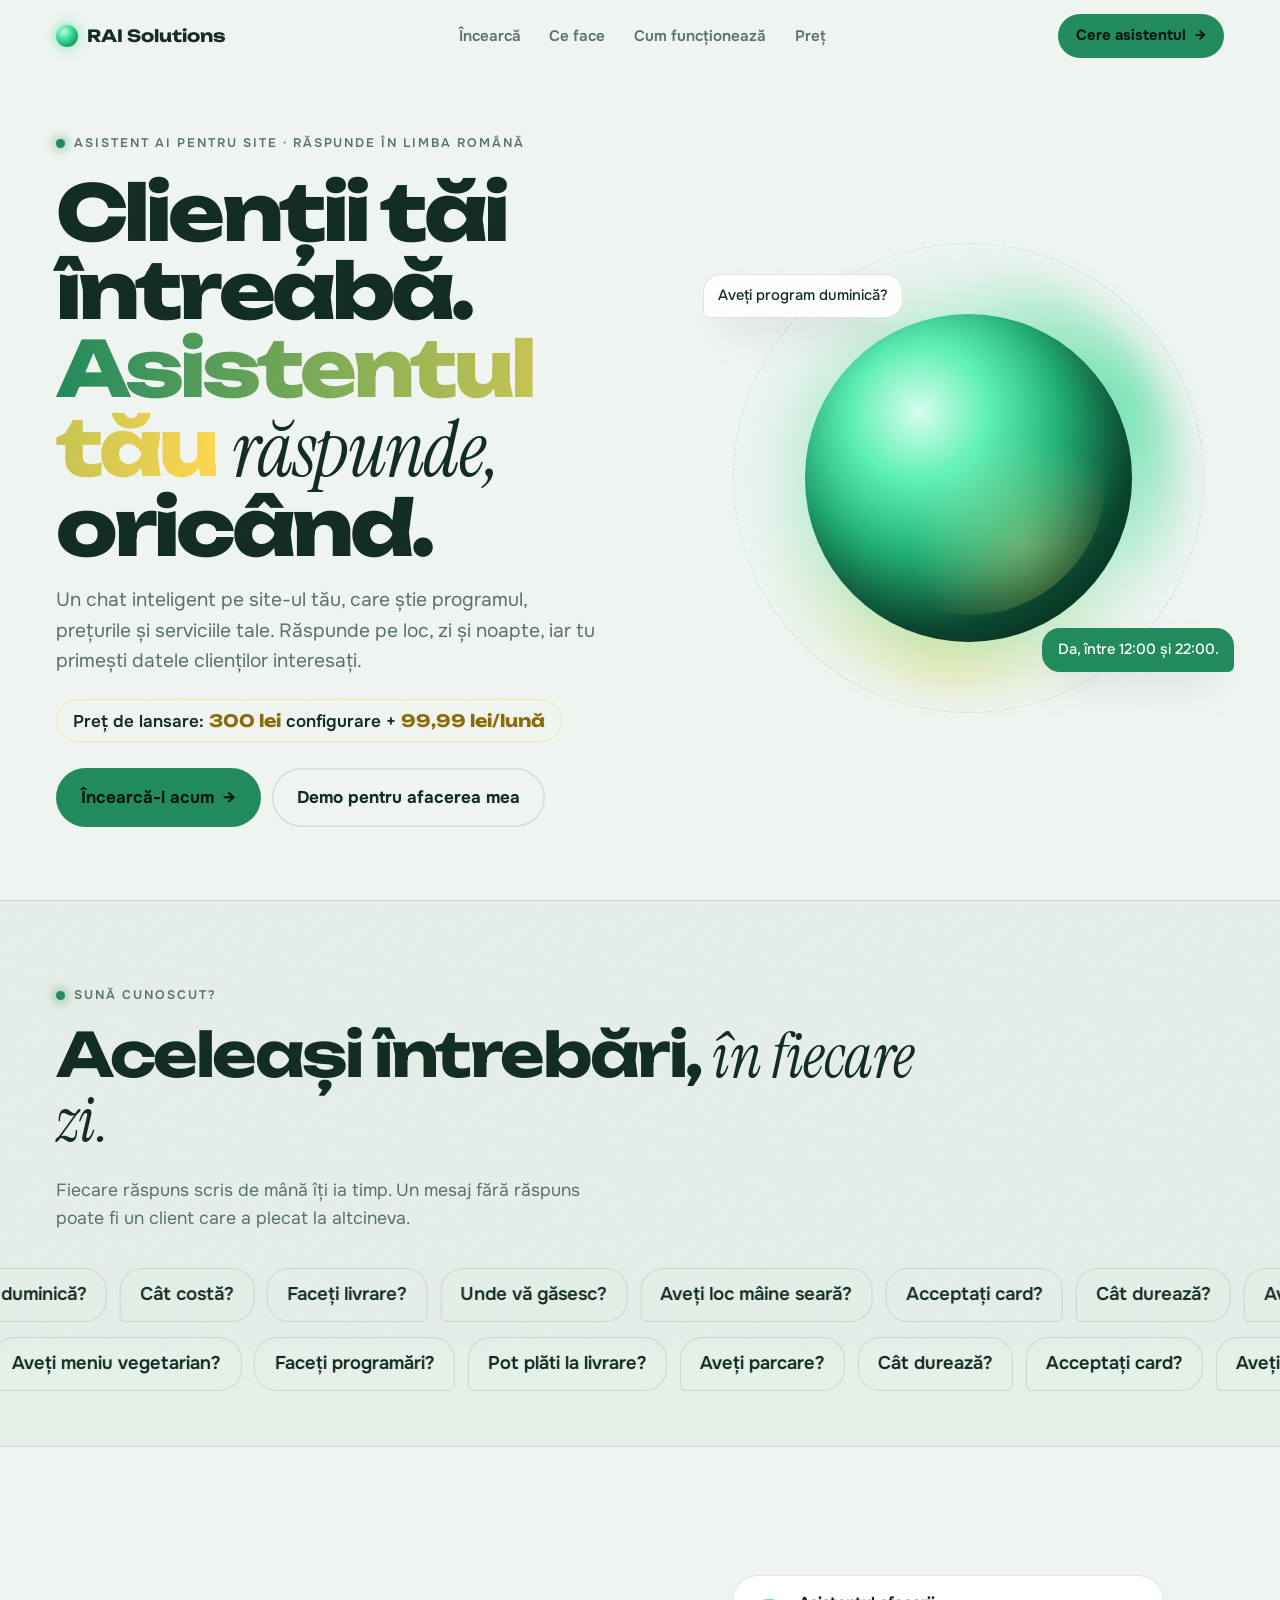
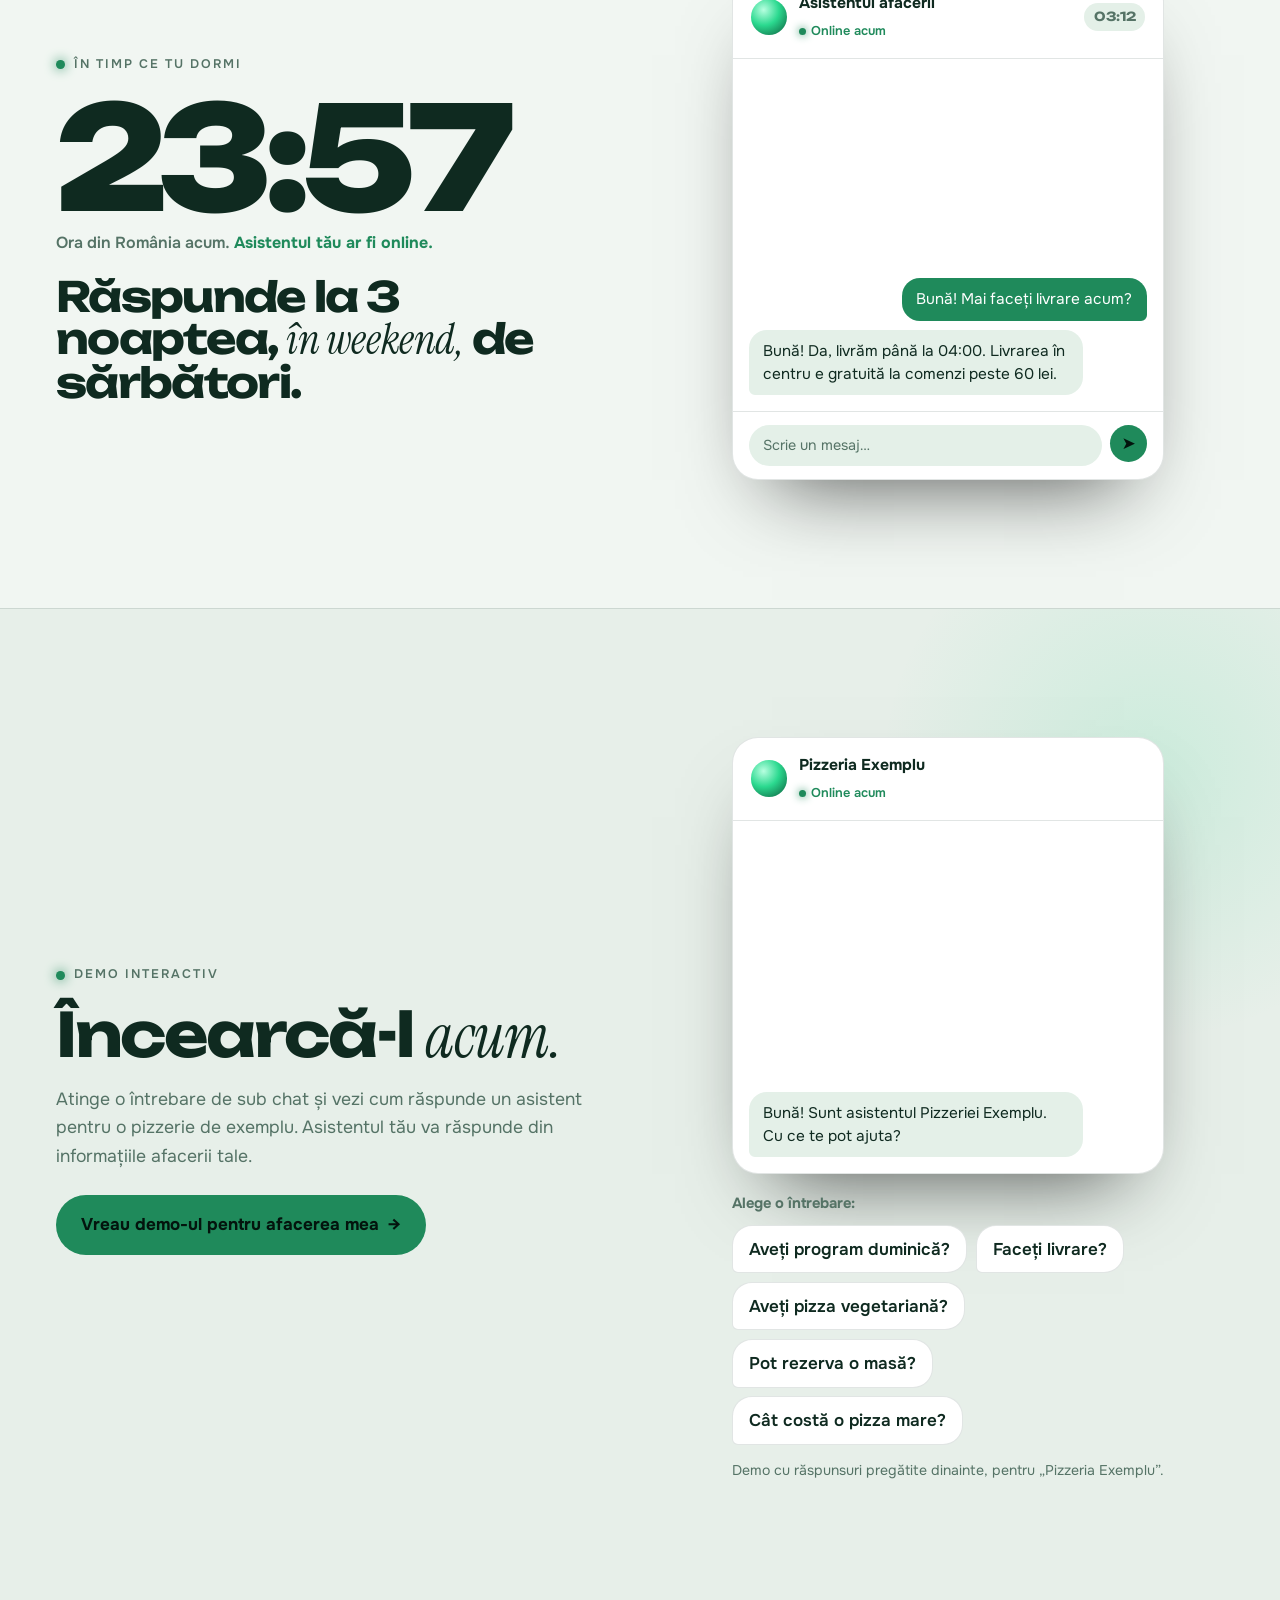
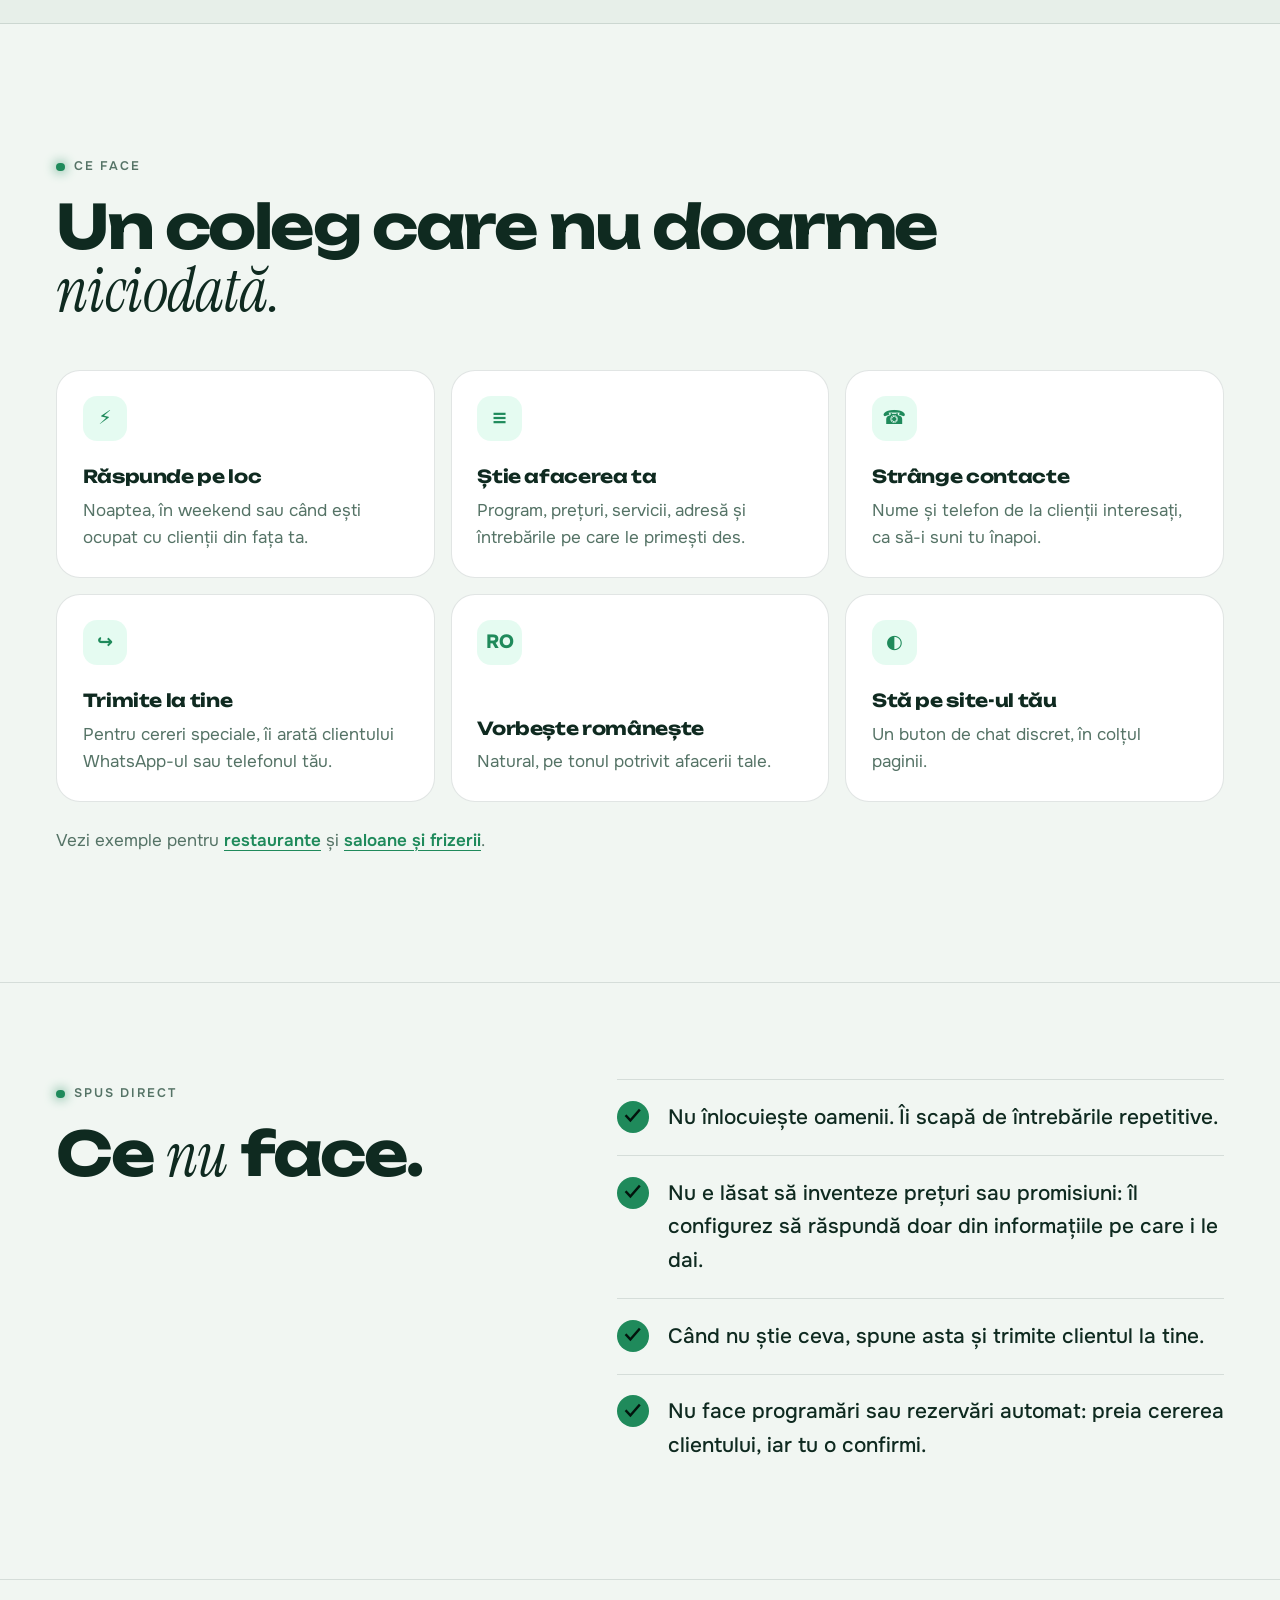
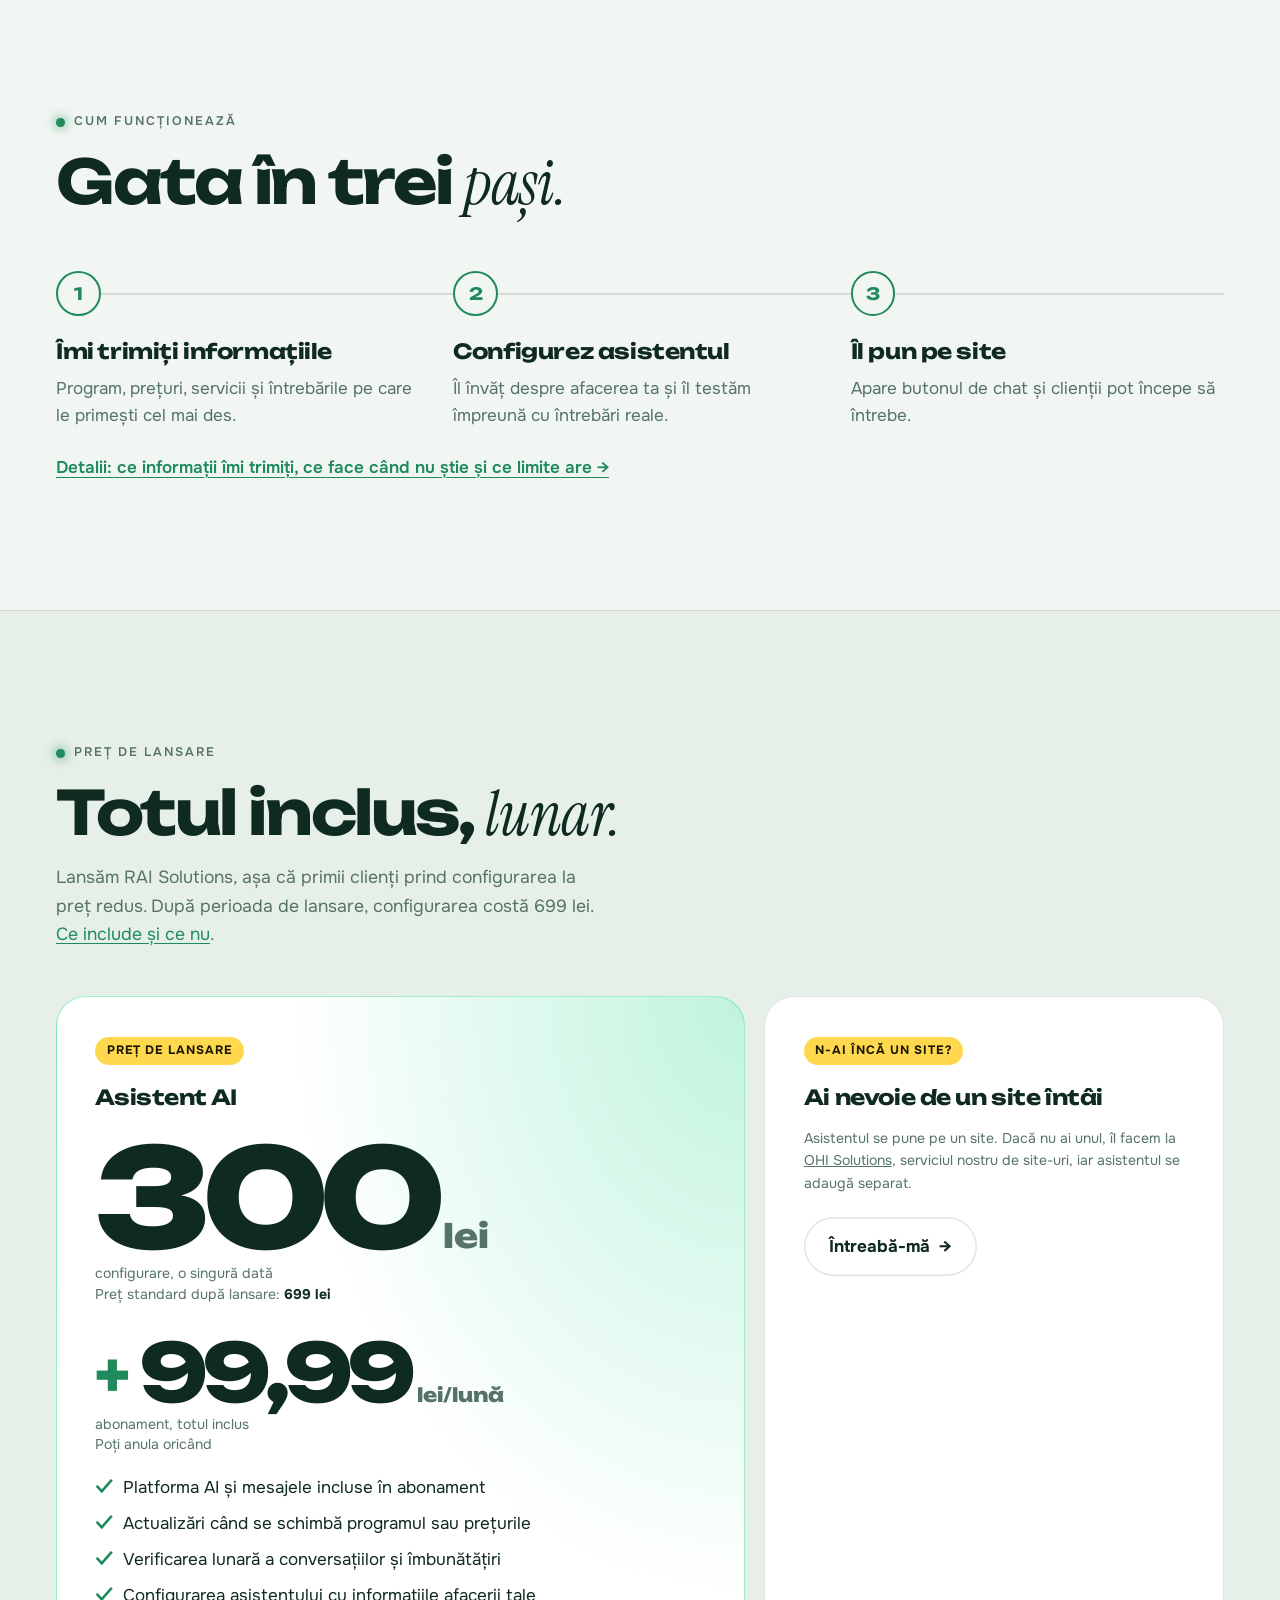
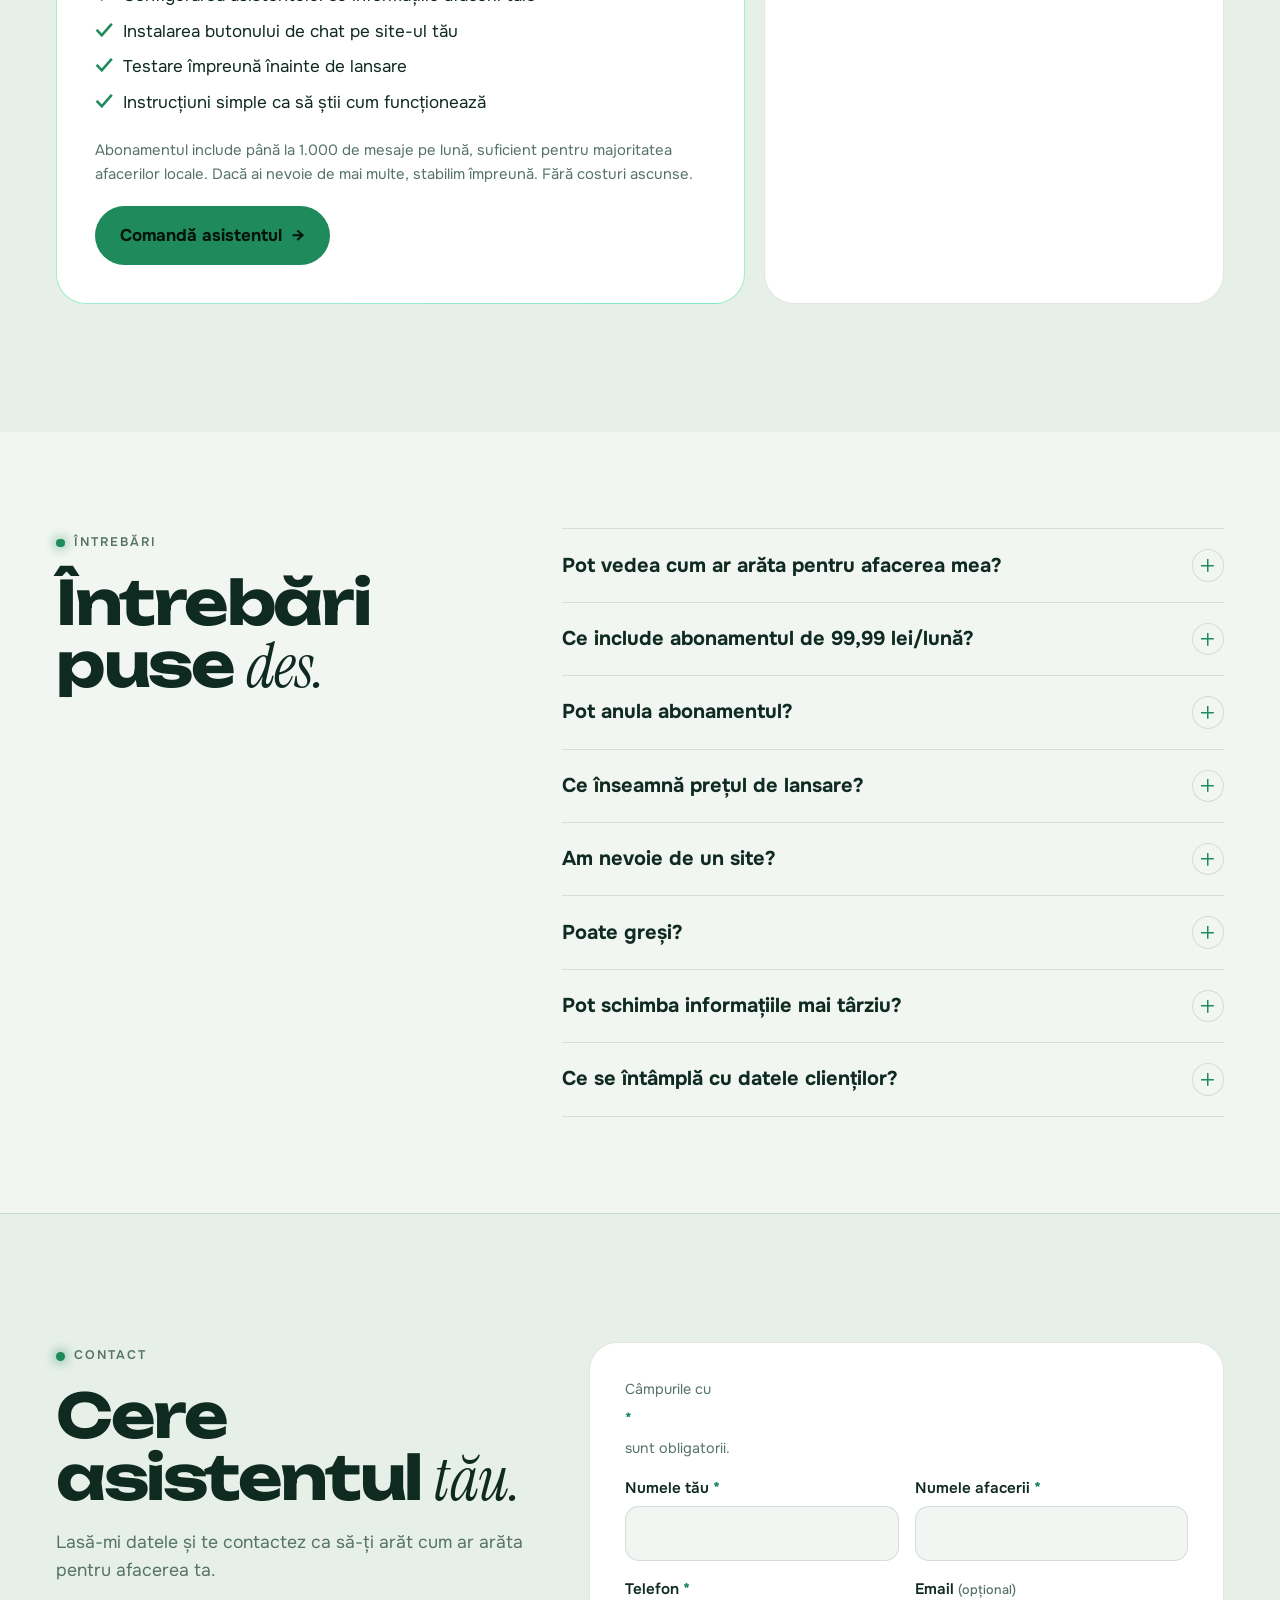
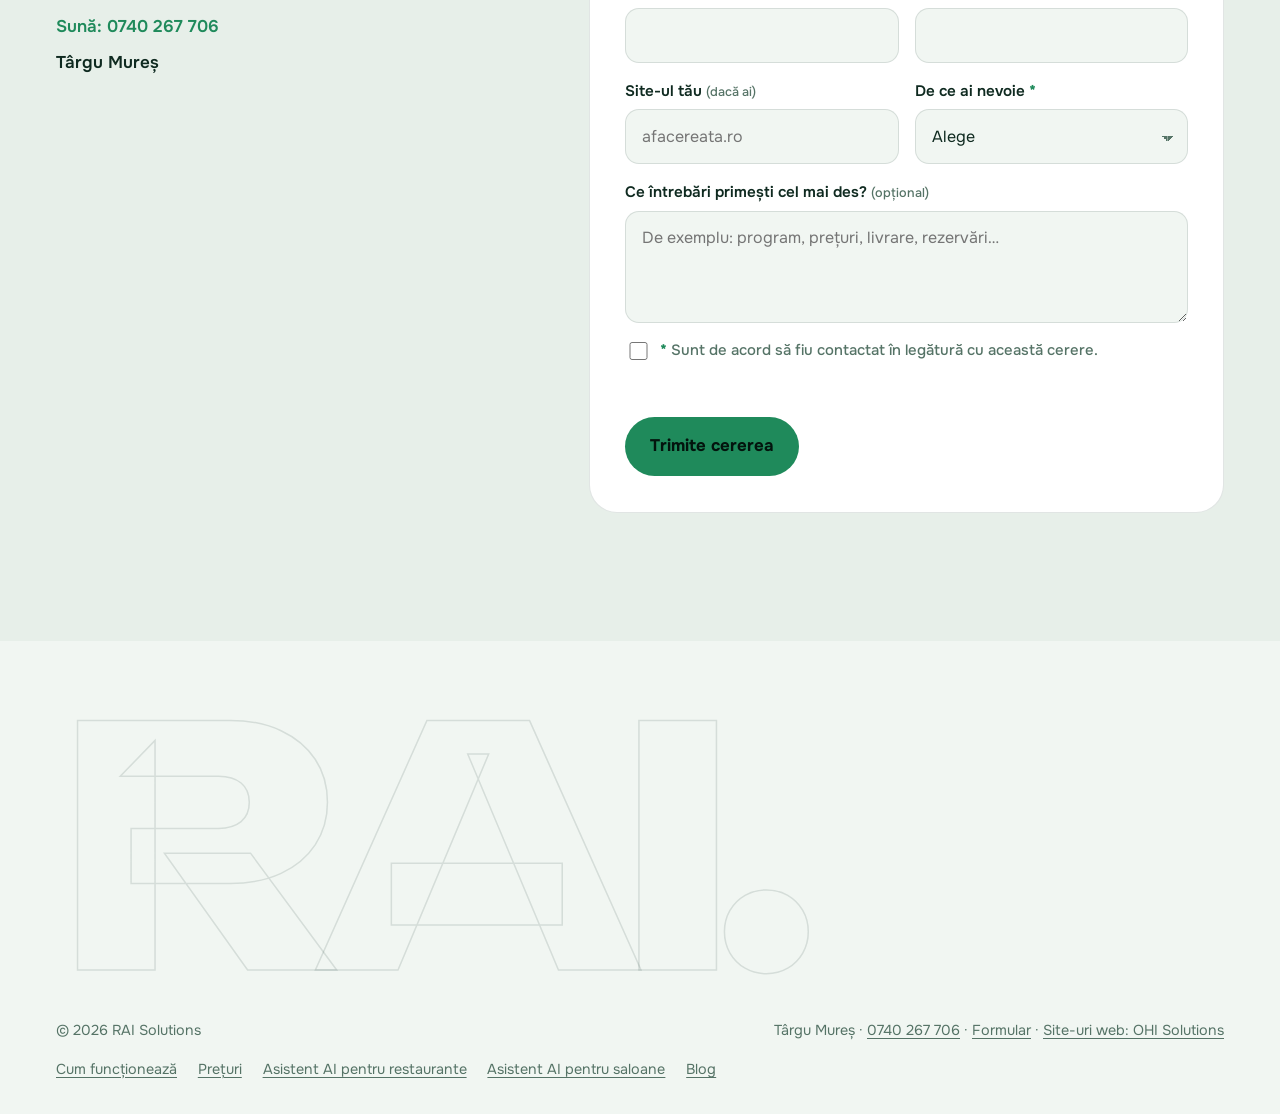
==== commit 1c432619: "Update site: Google pages, blog, faster loading Co-Authored-By: Claude Opus 5.5 <noreply@anthropic.c" ====
--- a/index.html
+++ b/index.html
@@ -3,14 +3,14 @@
 <head>
 <meta charset="utf-8">
 <meta name="viewport" content="width=device-width, initial-scale=1, viewport-fit=cover">
-<title>Asistent AI pentru Site-ul Afacerii Tale | RAI Solutions</title>
+<title>Asistent AI și Chatbot pentru Site-ul Afacerii | RAI Solutions</title>
 <meta name="description" content="RAI Solutions configurează un asistent AI pe site-ul afacerii tale, care răspunde clienților în limba română despre program, prețuri și servicii. Încearcă demo-ul.">
 <link rel="canonical" href="https://rais-pi.vercel.app/">
 <meta name="robots" content="index, follow">
 <meta property="og:type" content="website">
 <meta property="og:locale" content="ro_RO">
 <meta property="og:site_name" content="RAI Solutions">
-<meta property="og:title" content="Asistent AI pentru Site-ul Afacerii Tale | RAI Solutions">
+<meta property="og:title" content="Asistent AI și Chatbot pentru Site-ul Afacerii | RAI Solutions">
 <meta property="og:description" content="RAI Solutions configurează un asistent AI pe site-ul afacerii tale, care răspunde clienților în limba română despre program, prețuri și servicii. Încearcă demo-ul.">
 <meta property="og:url" content="https://rais-pi.vercel.app/">
 <meta property="og:image" content="https://rais-pi.vercel.app/og-image.png">
@@ -568,11 +568,13 @@
   let seen = false; try { seen = sessionStorage.getItem("rai_seen") === "1"; } catch (e) {}
   if (REDUCED || seen) { L.remove(); startPage(); return; }
   try { sessionStorage.setItem("rai_seen", "1"); } catch (e) {}
+  startPage(); // paint the hero underneath right away (fast load for Google), then replay its entrance
   const txt = "Bună! Cu ce te pot ajuta?", t = $("#lt");
   await wait(250);
   for (let i = 1; i <= txt.length; i++) { t.textContent = txt.slice(0, i); await wait(32); }
   await wait(450);
-  L.classList.add("out"); startPage(); setTimeout(() => L.remove(), 800);
+  const root = document.documentElement; root.classList.remove("ready"); void root.offsetWidth;
+  L.classList.add("out"); requestAnimationFrame(startPage); setTimeout(() => L.remove(), 800);
 })();
 
 /* hero orb: follows the pointer and "answers" floating questions */
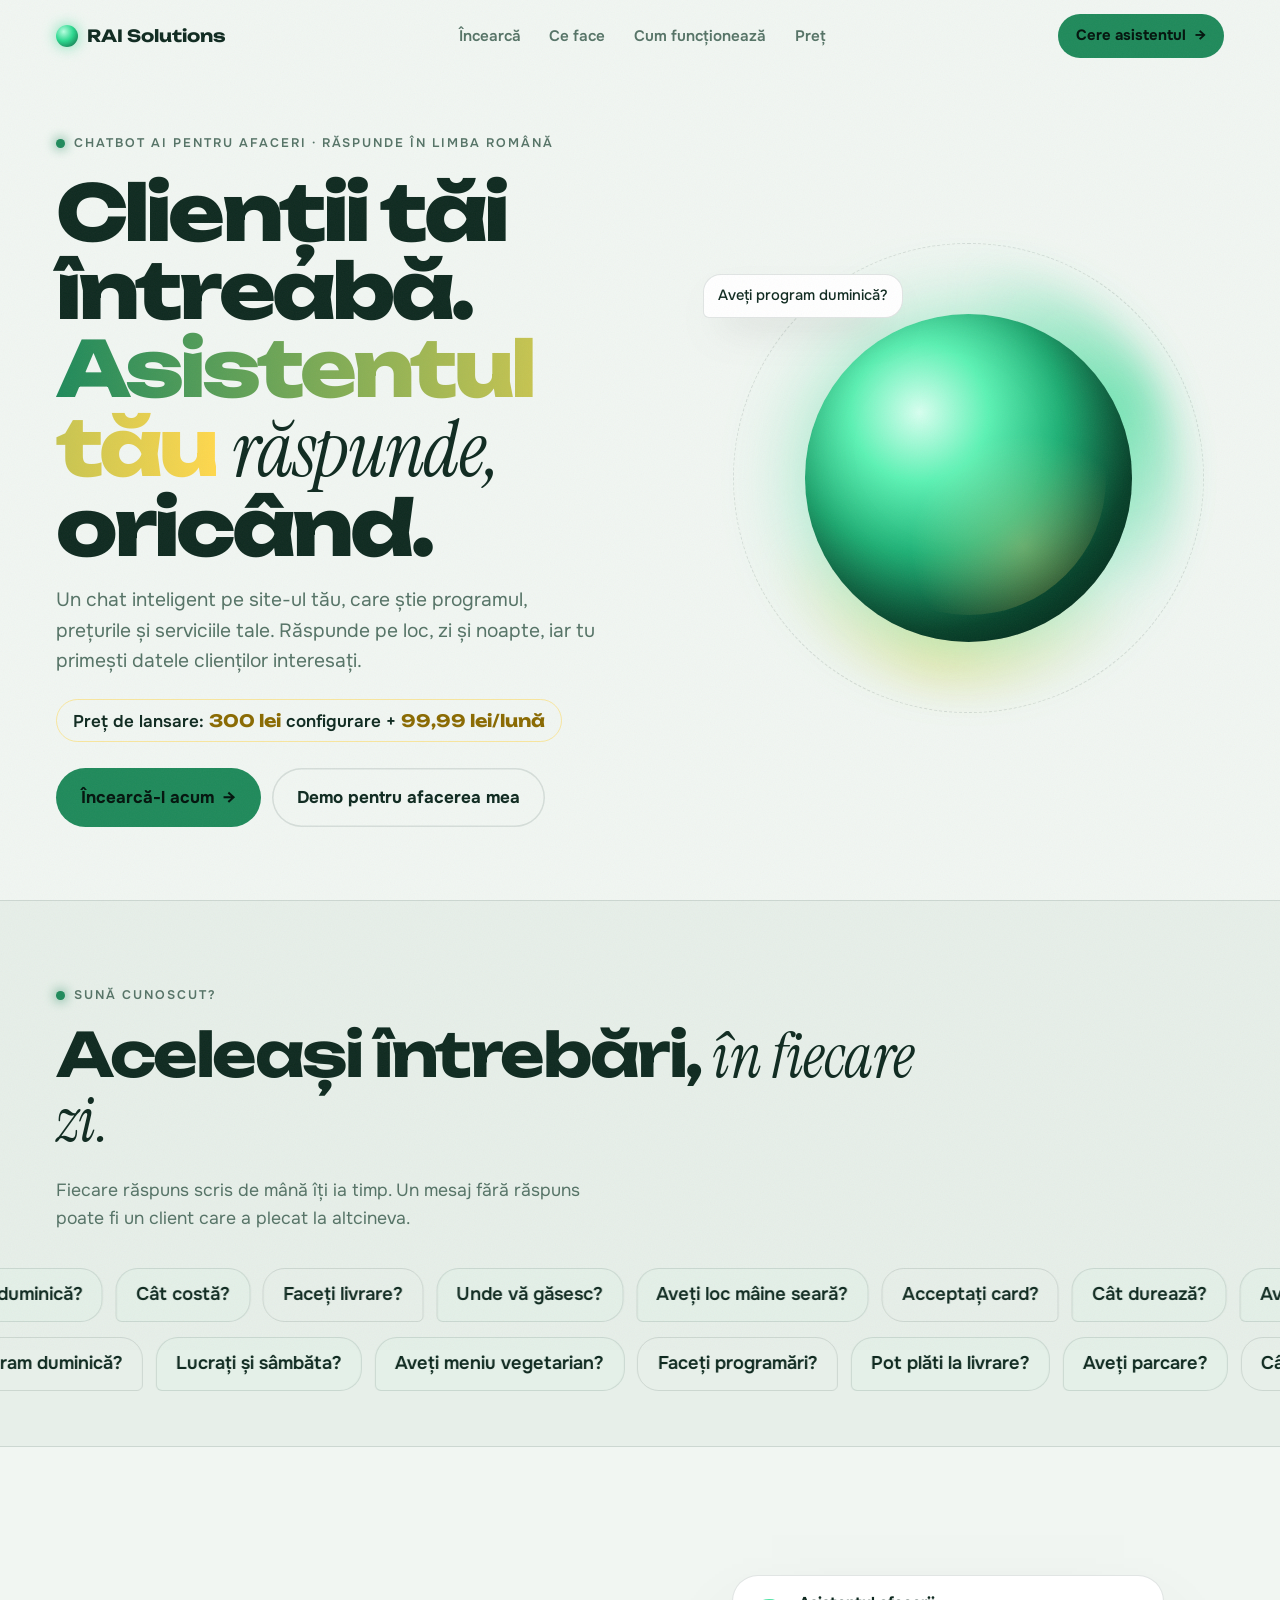
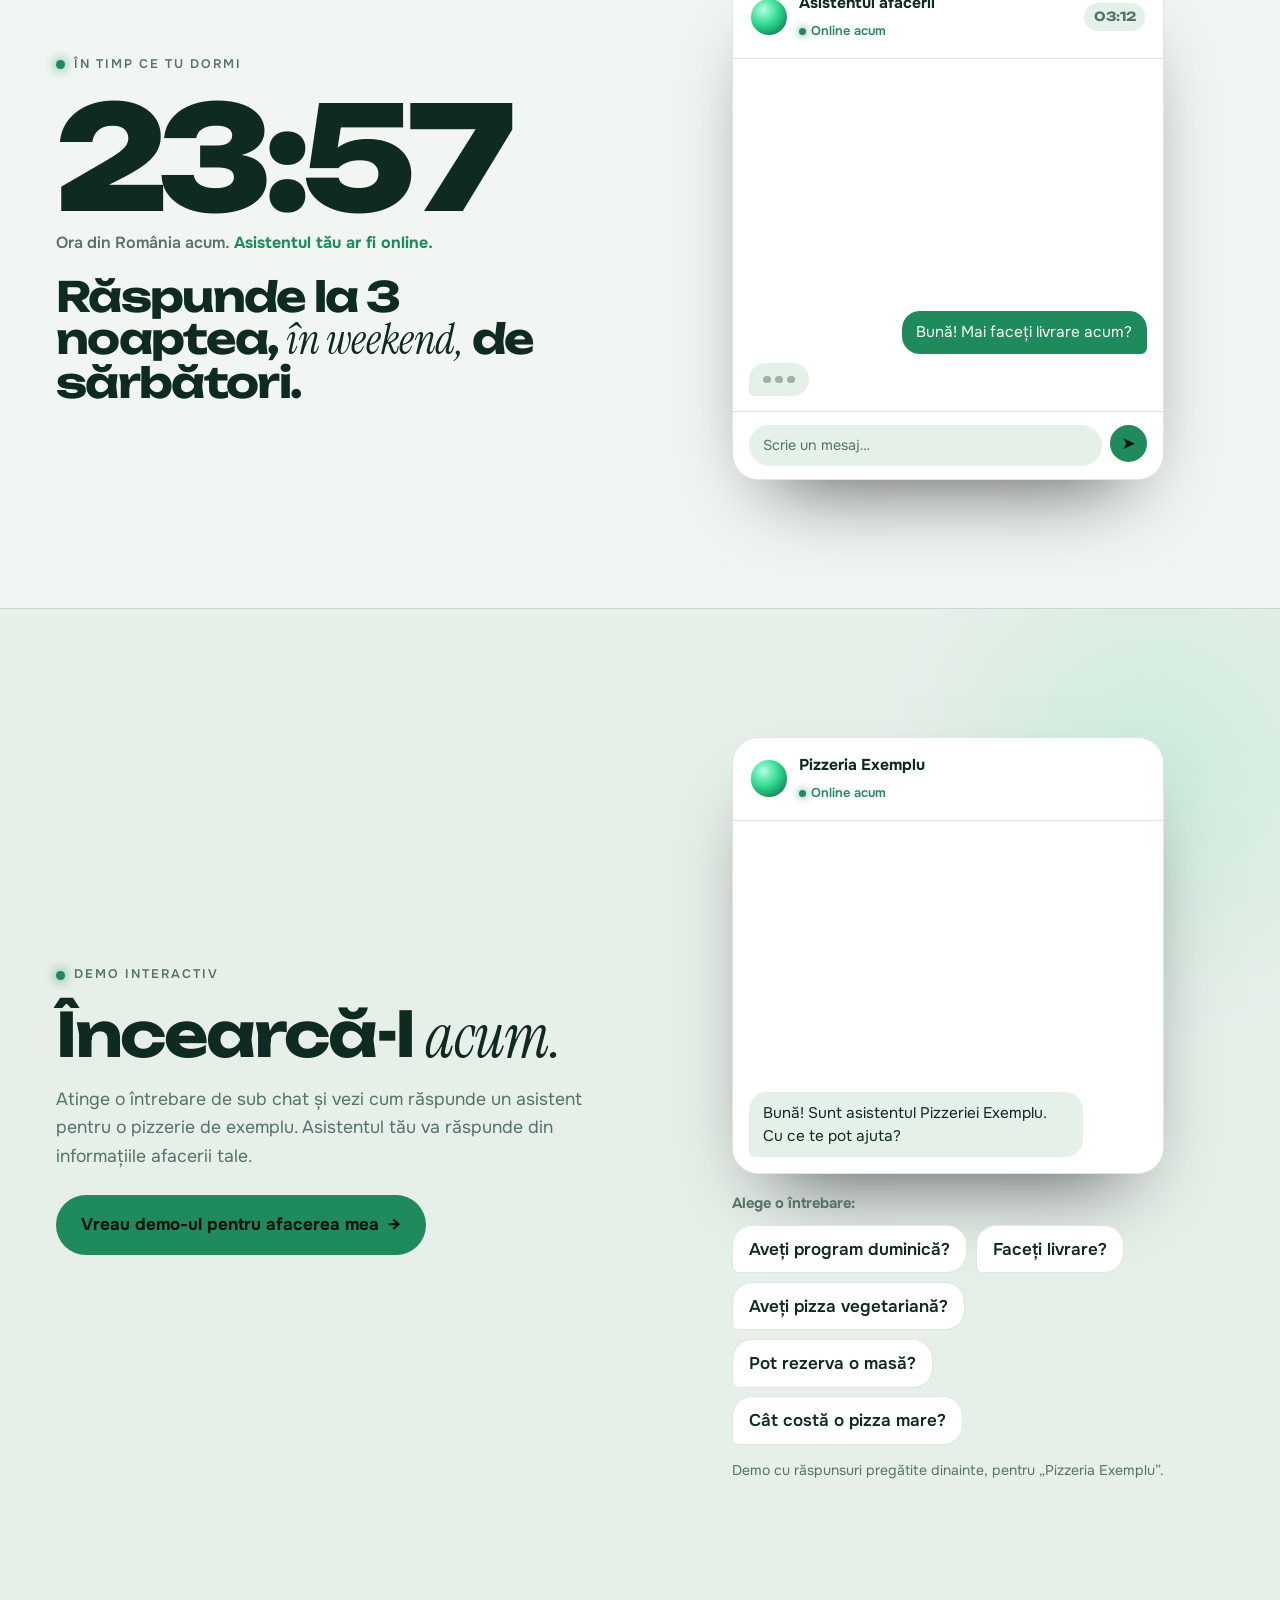
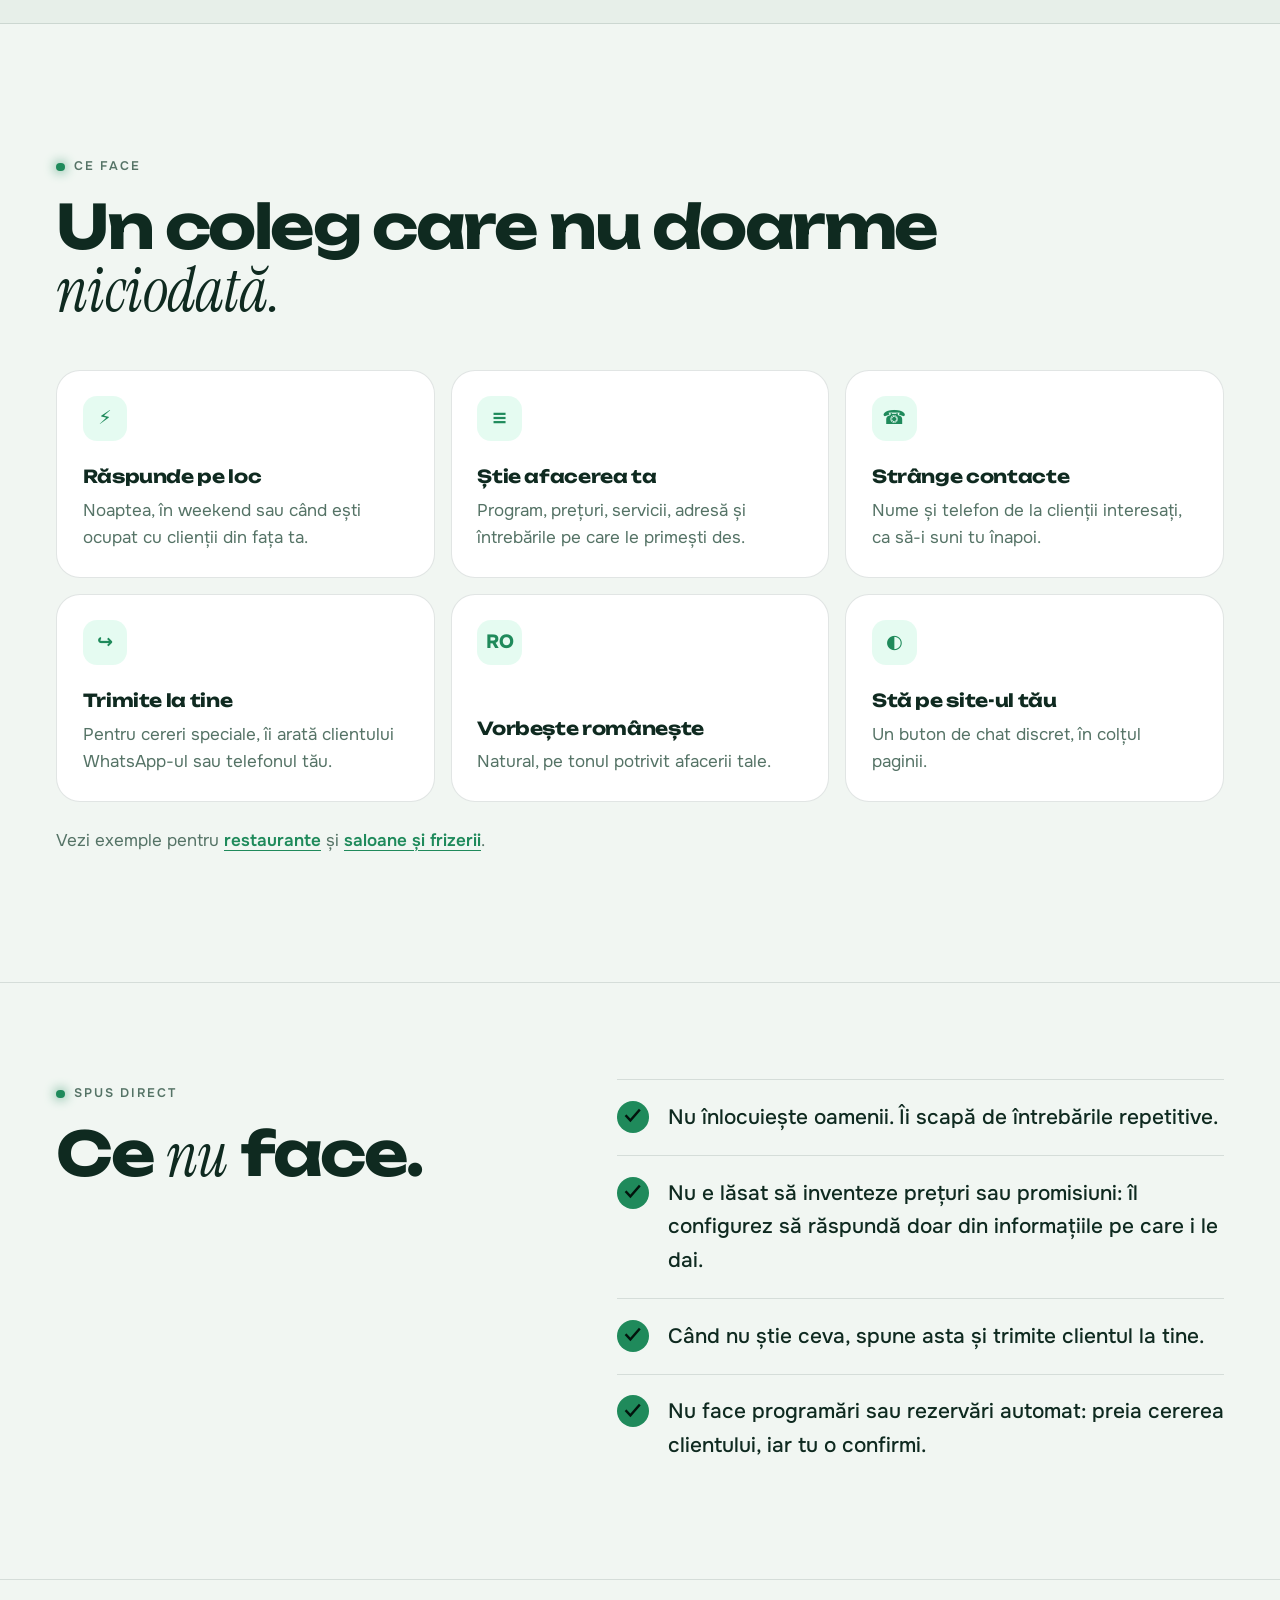
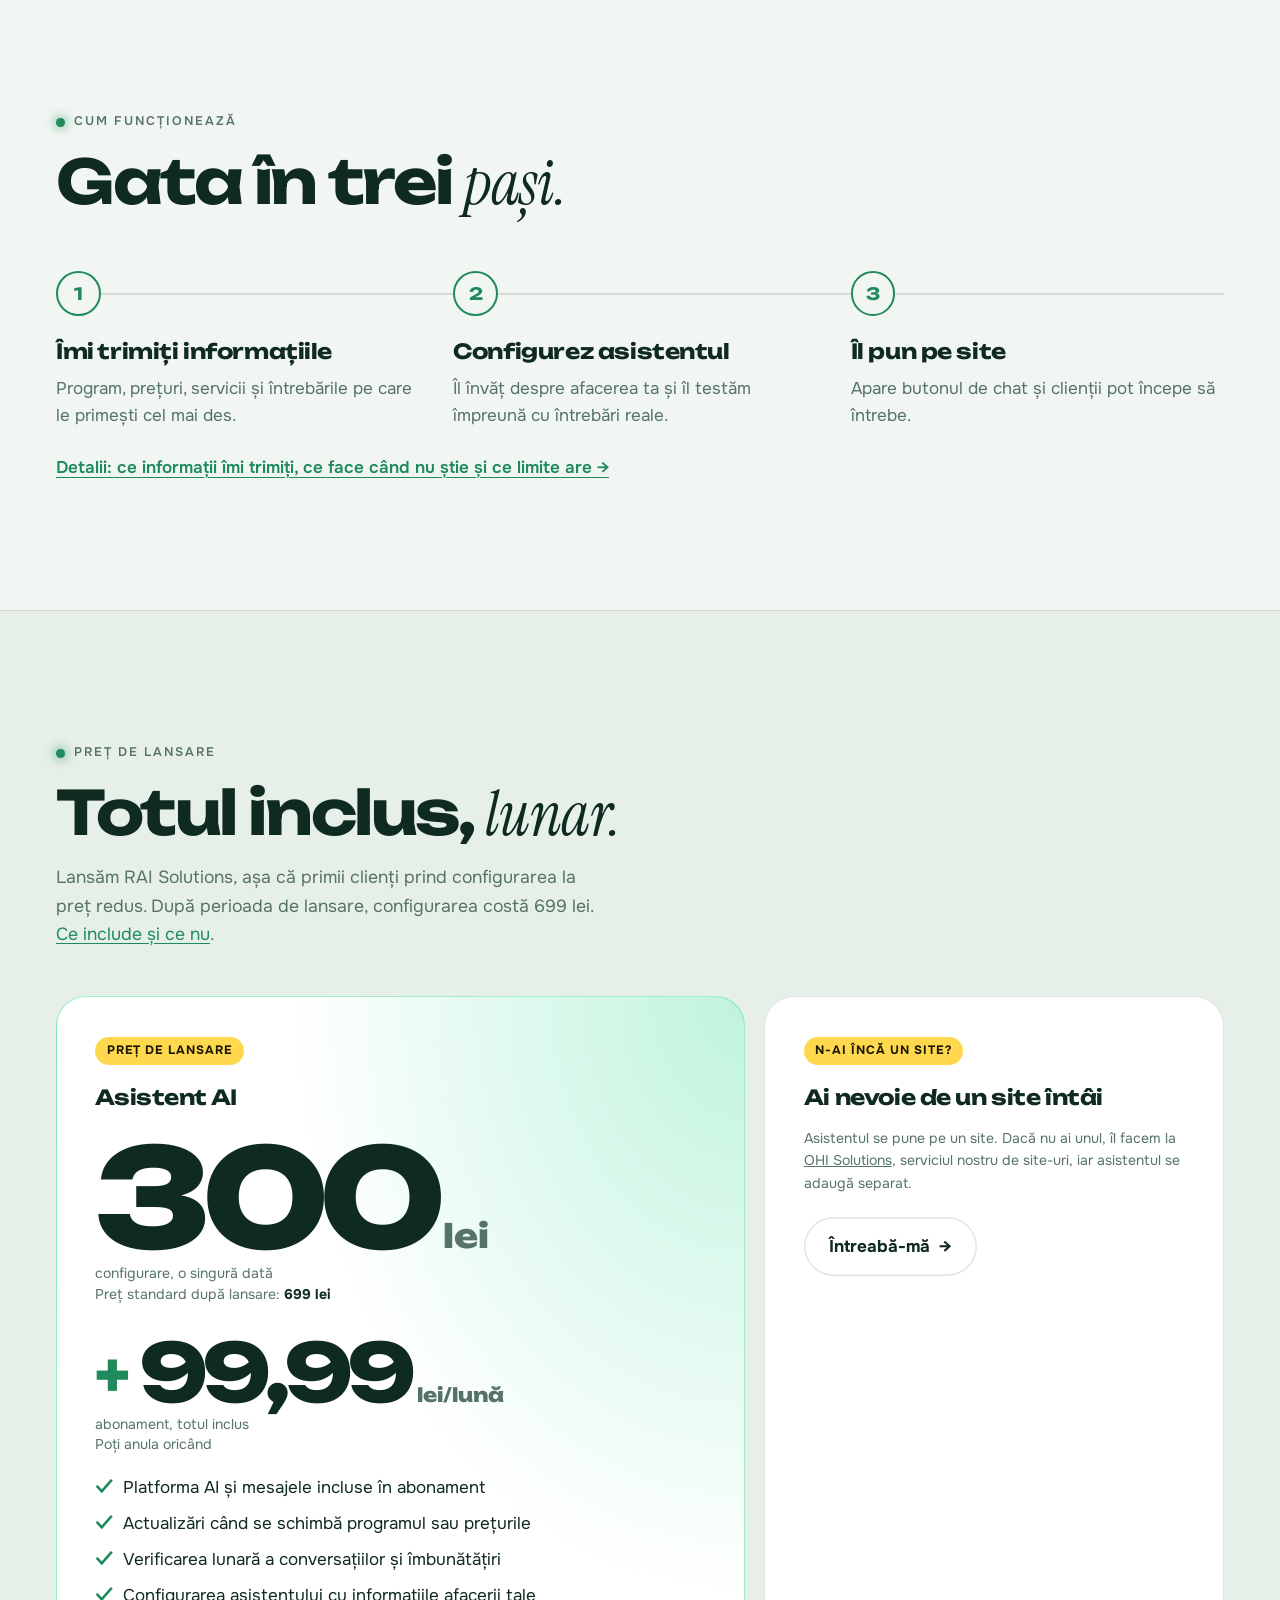
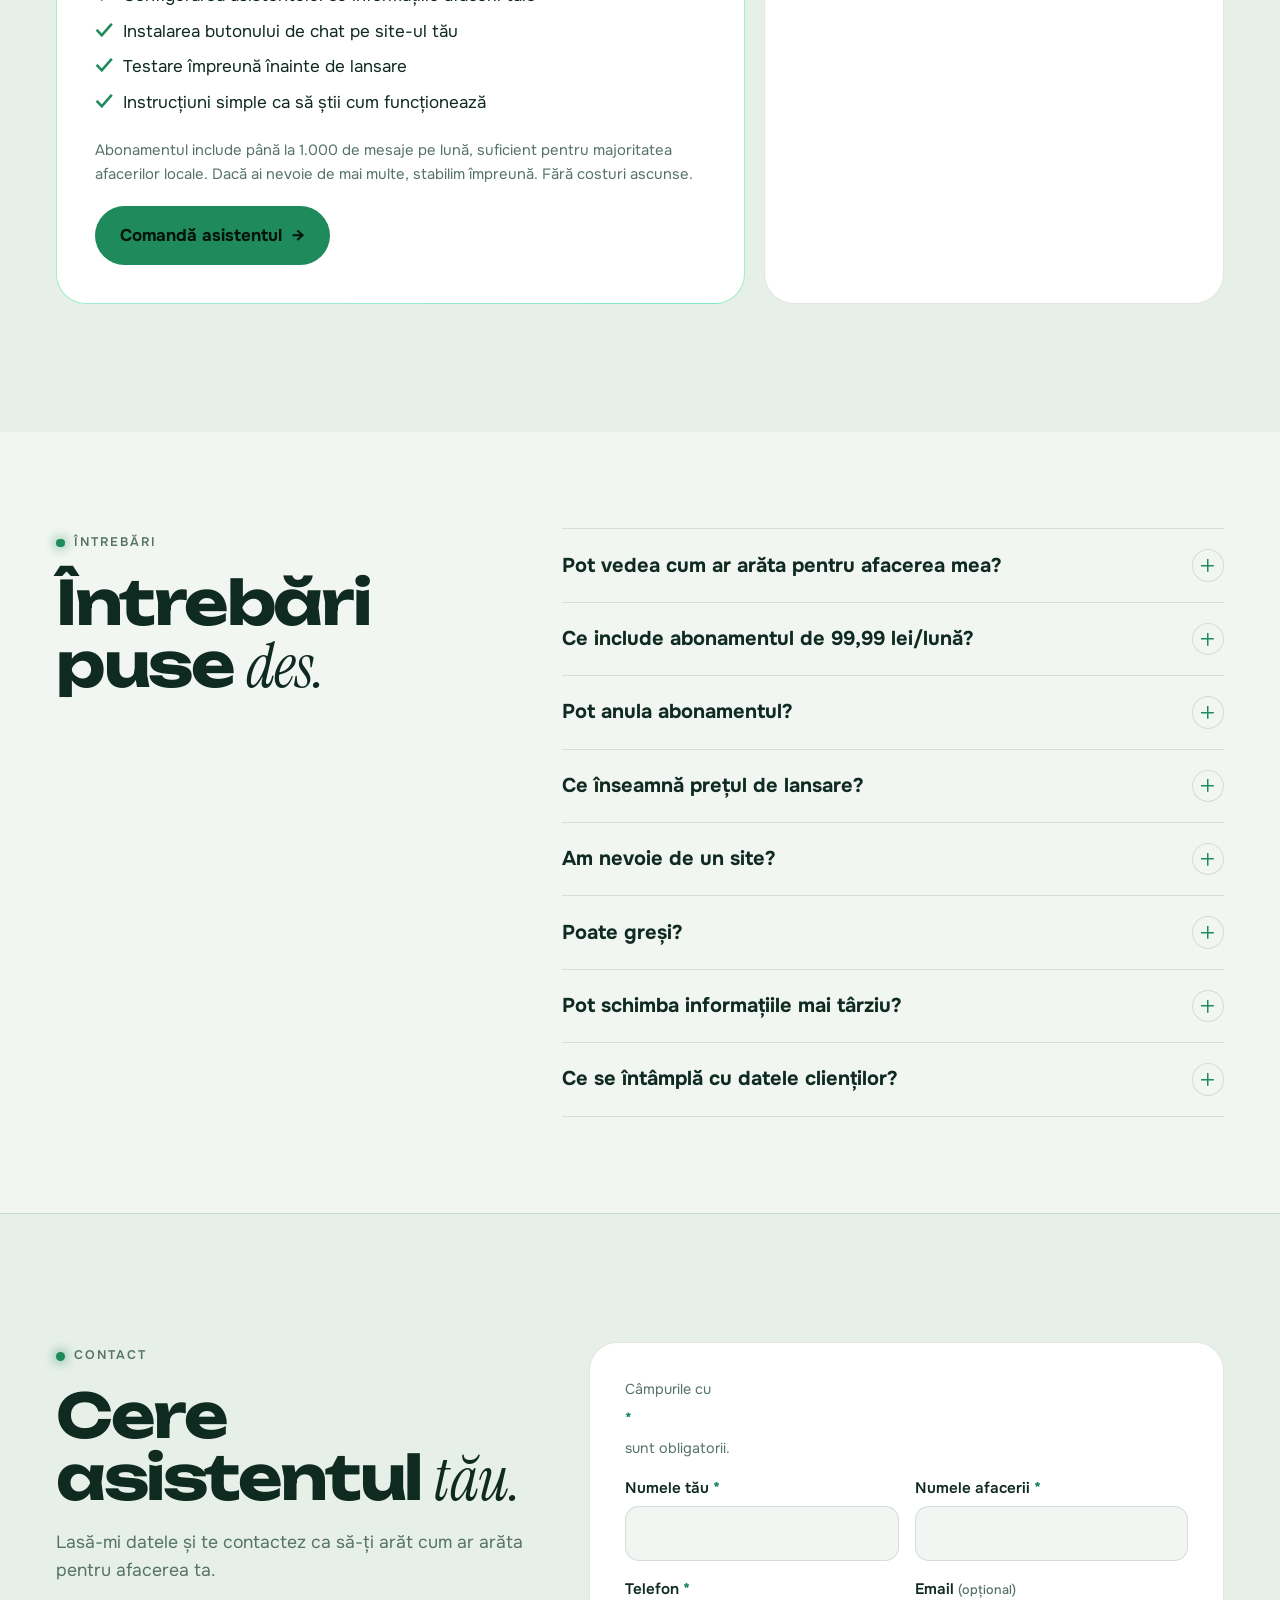
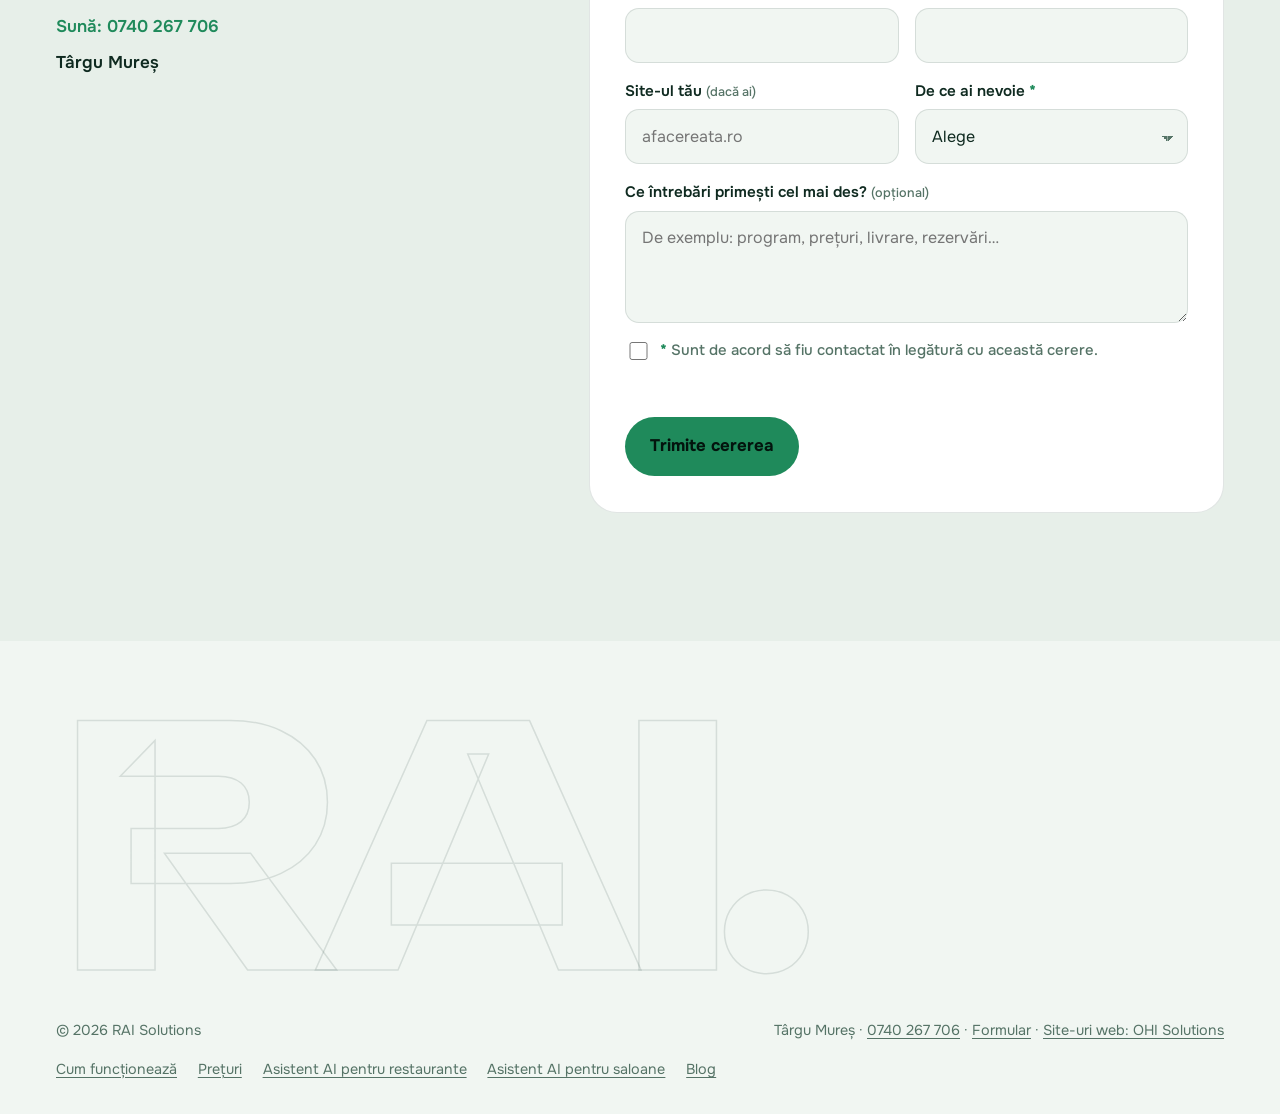
==== commit fffdf35f: "Add chatbot keyword to hero Co-Authored-By: Claude Opus 5.5 <noreply@anthropic.com> Claude-Session: " ====
--- a/index.html
+++ b/index.html
@@ -325,7 +325,7 @@
   <section class="hero" aria-labelledby="h1">
     <div class="wrap">
       <div>
-        <span class="eyebrow fade">Asistent AI pentru site · răspunde în limba română</span>
+        <span class="eyebrow fade">Chatbot AI pentru afaceri · răspunde în limba română</span>
         <h1 id="h1" class="fade d1">Clienții tăi întreabă. <span class="g">Asistentul tău</span> <span class="s">răspunde,</span> oricând.</h1>
         <p class="lede fade d2">Un chat inteligent pe site-ul tău, care știe programul, prețurile și serviciile tale. Răspunde pe loc, zi și noapte, iar tu primești datele clienților interesați.</p>
         <div class="fade d3">
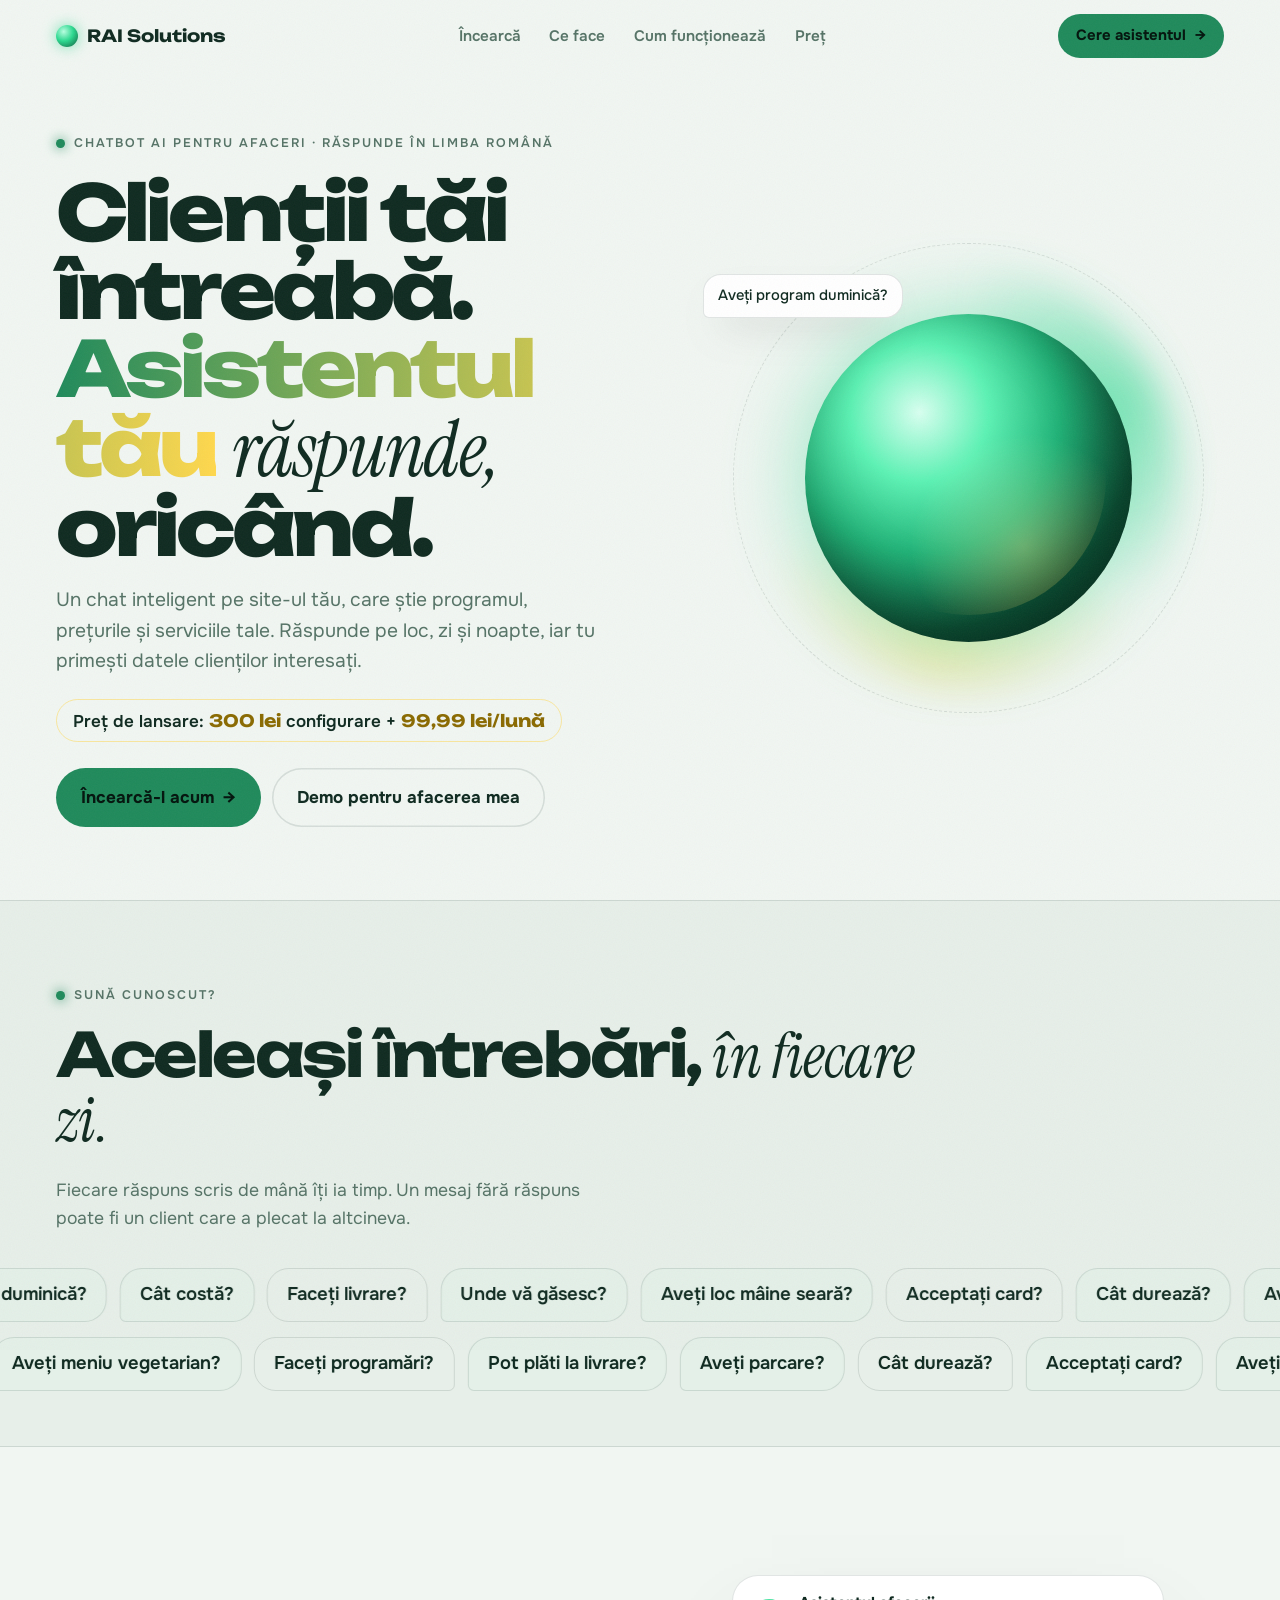
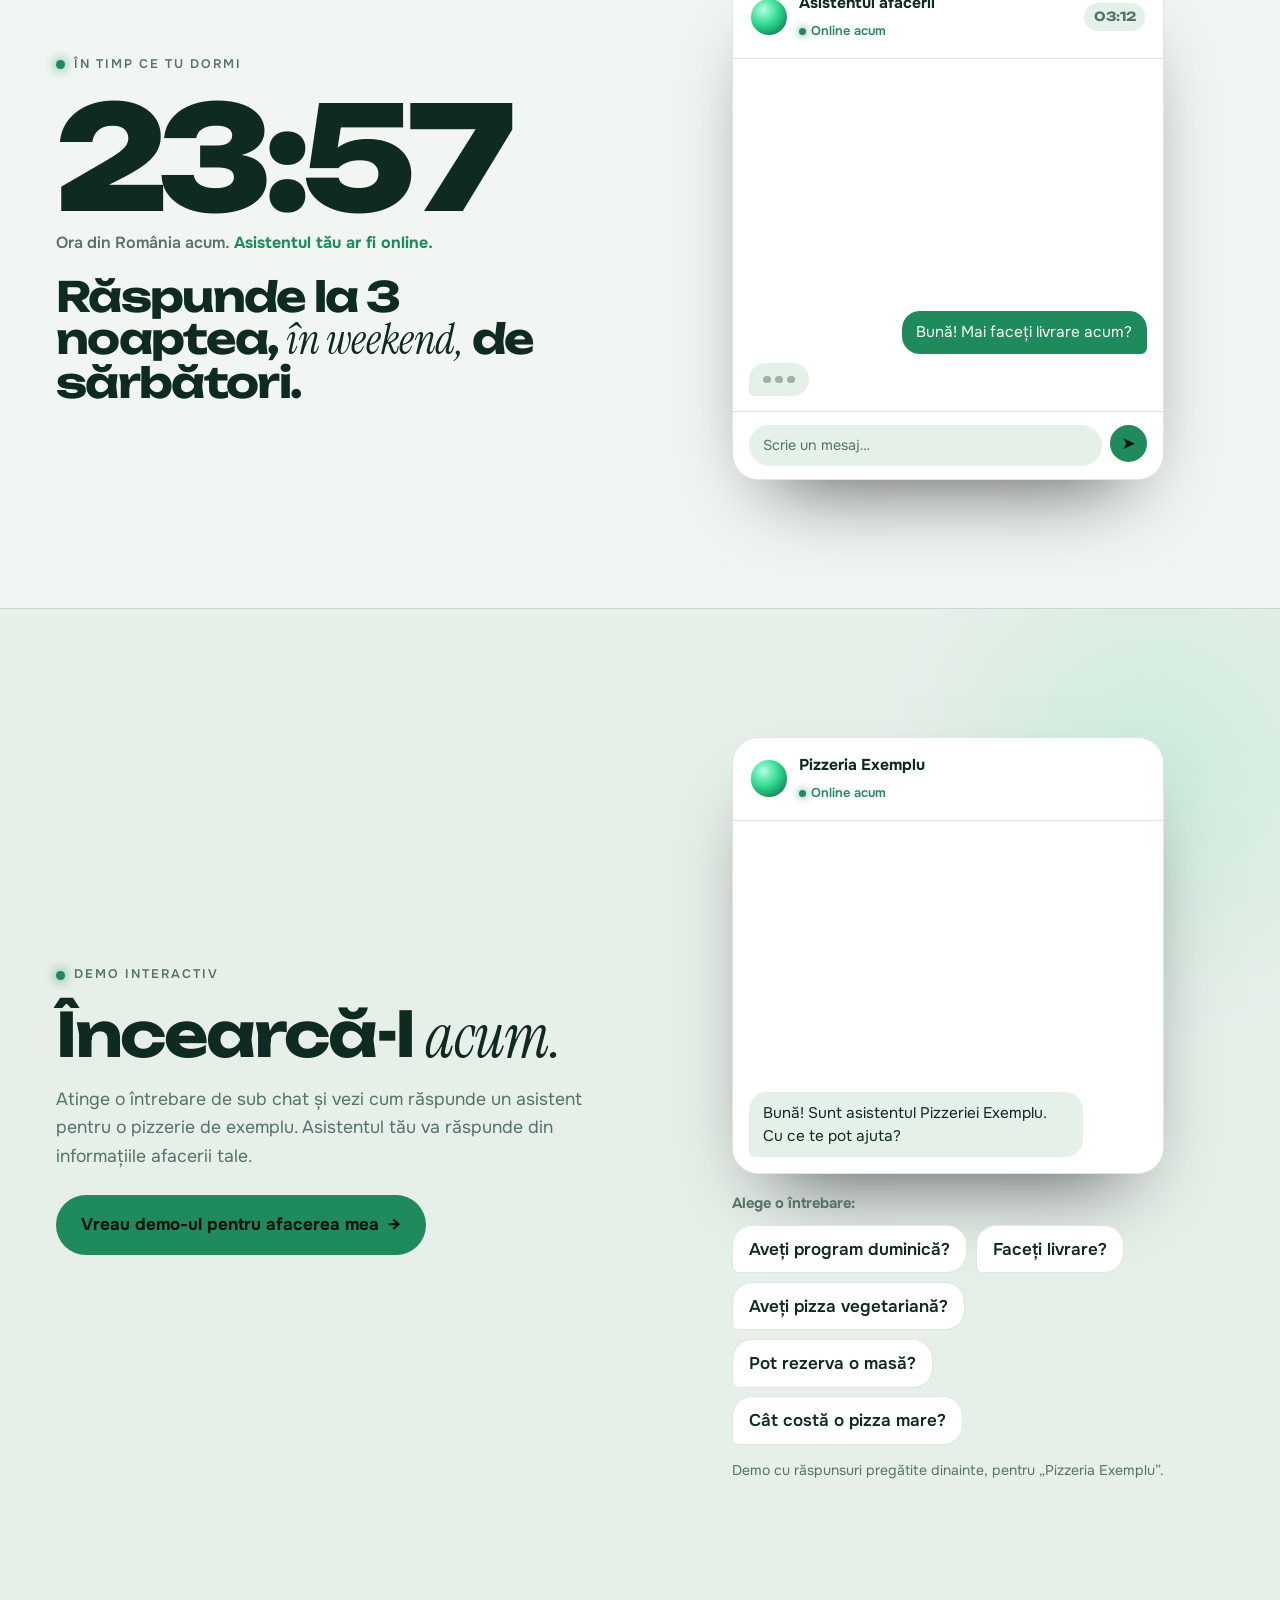
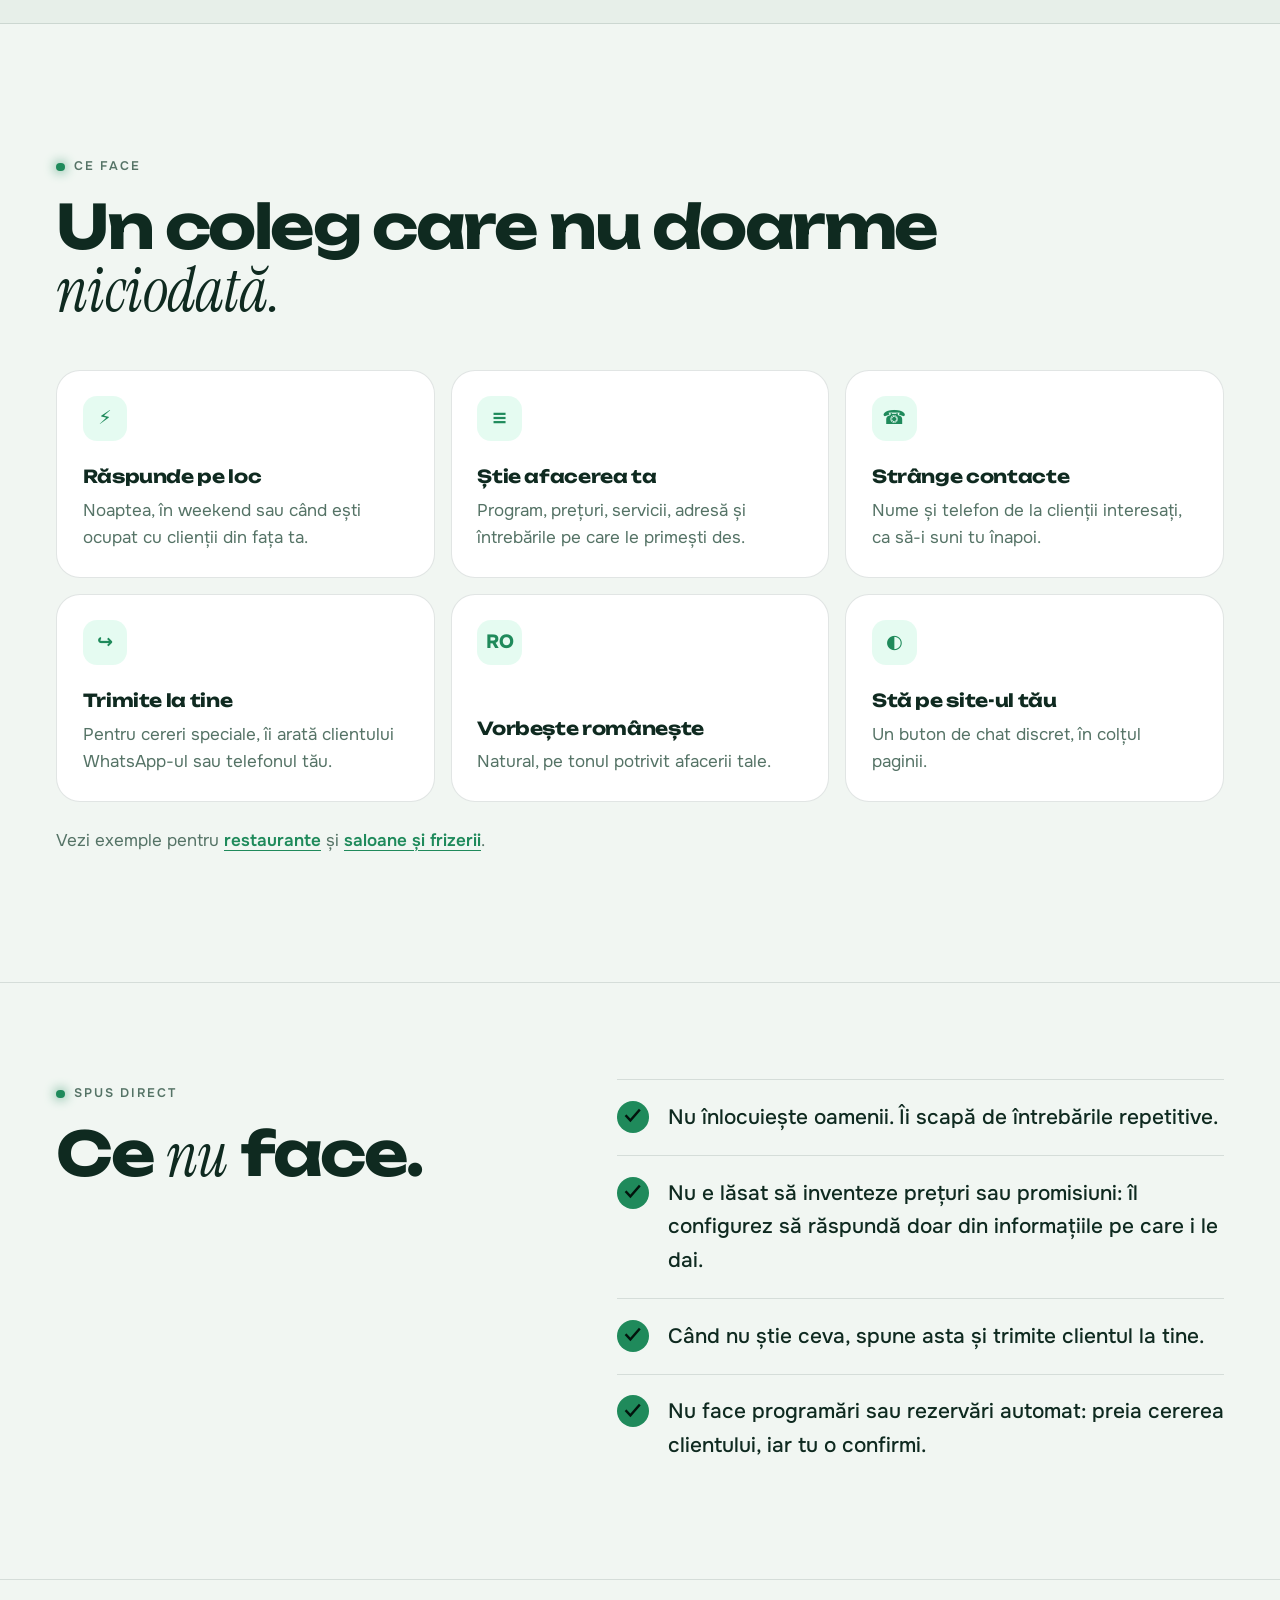
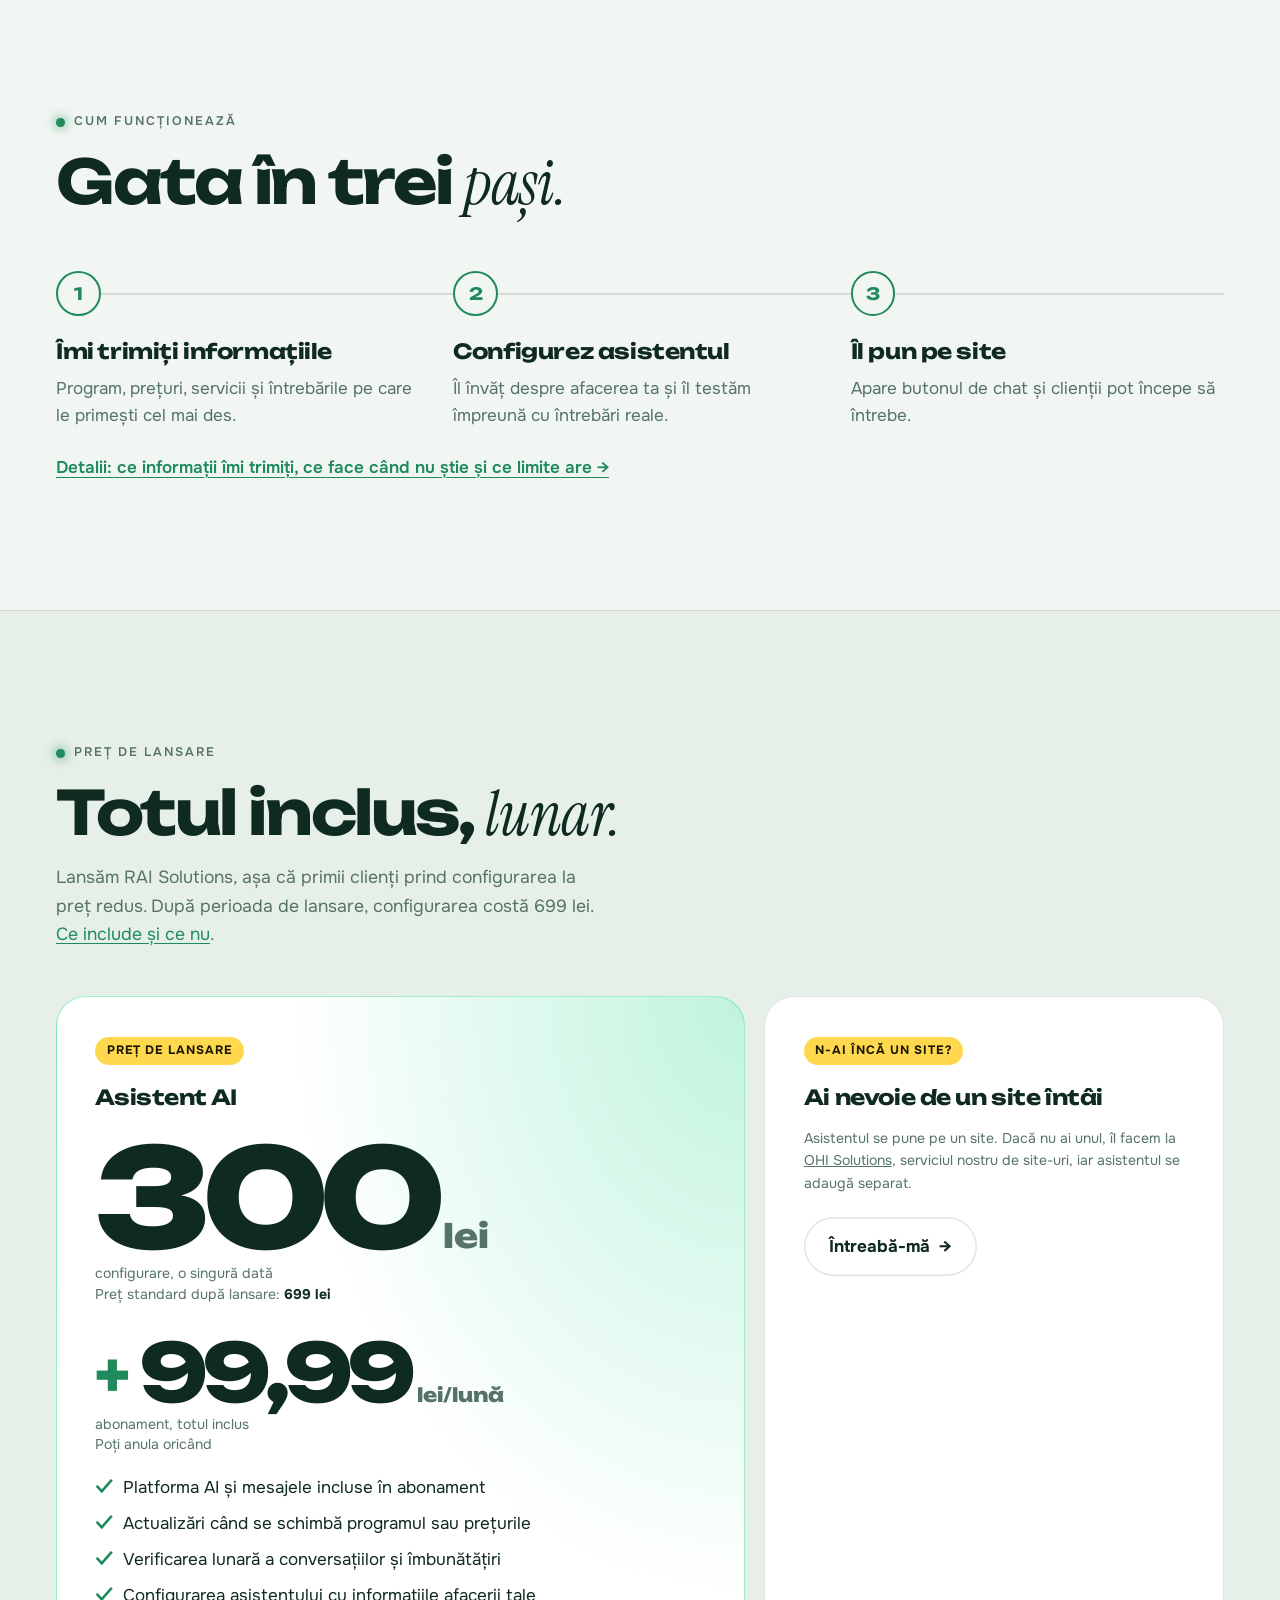
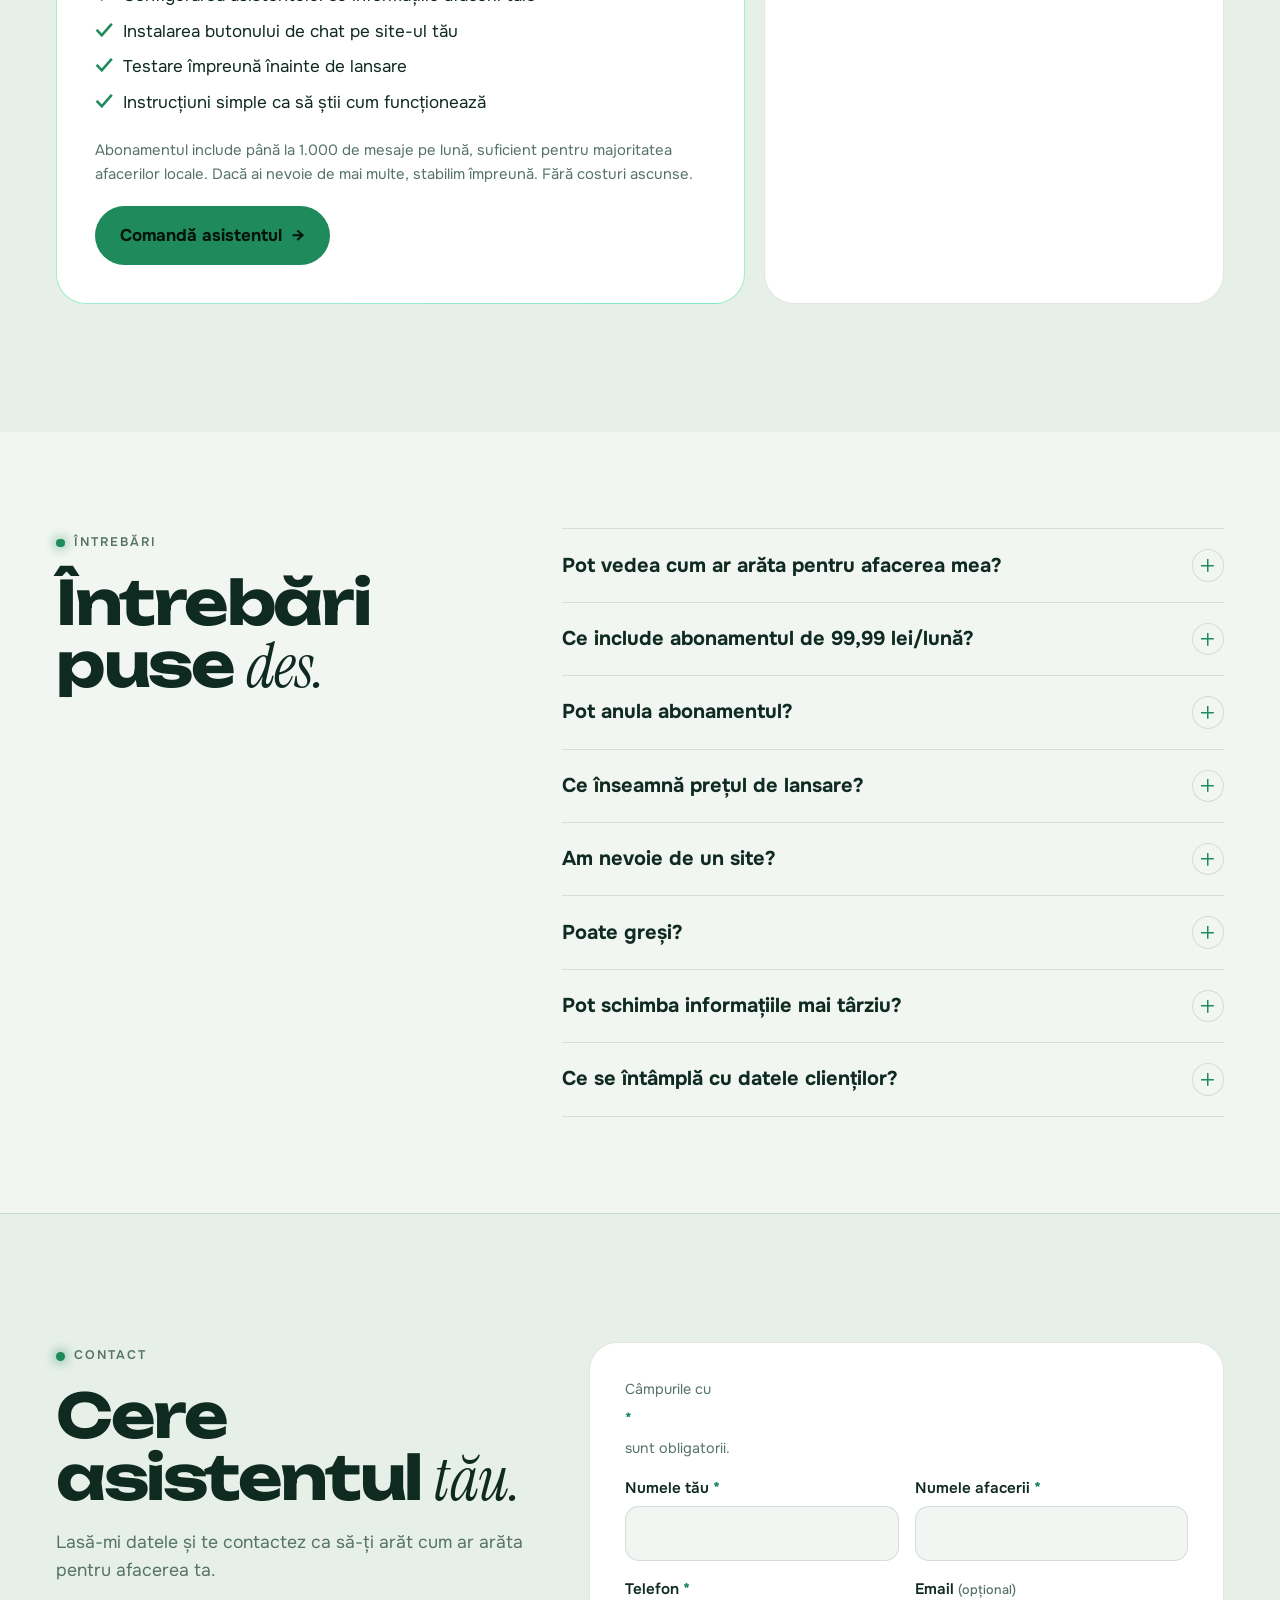
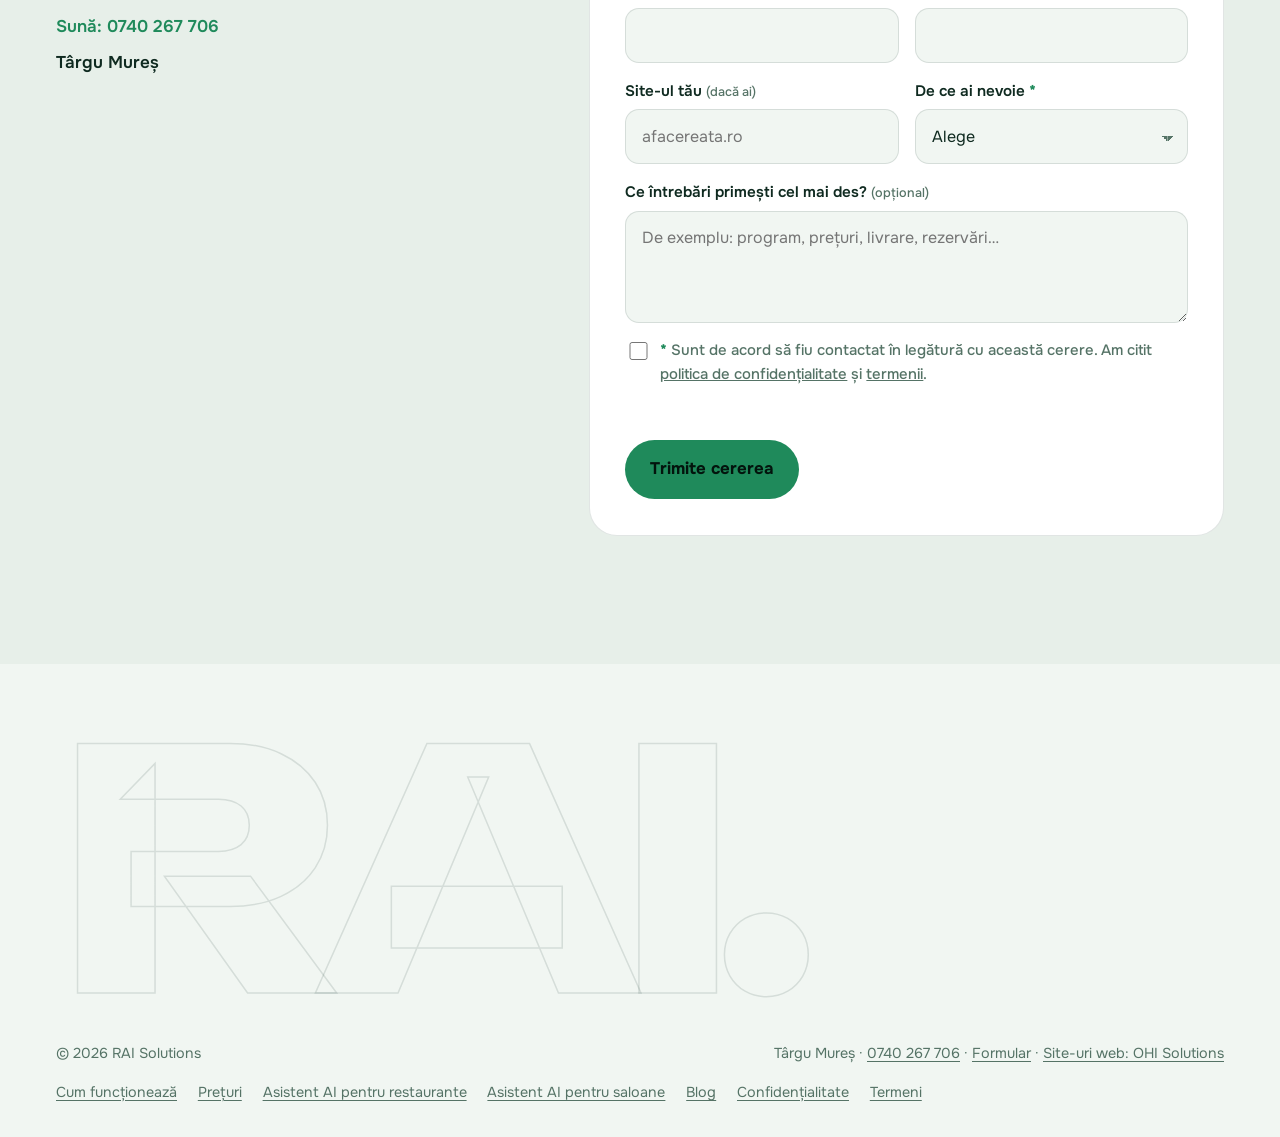
==== commit 7c62b1f5: "Add privacy policy and terms pages Co-Authored-By: Claude Opus 5.5 <noreply@anthropic.com> Claude-Se" ====
--- a/index.html
+++ b/index.html
@@ -490,7 +490,7 @@
               <option>Vreau un demo gratuit pentru afacerea mea</option>
             </select></div>
           <div class="f full"><label for="m">Ce întrebări primești cel mai des? <small>(opțional)</small></label><textarea id="m" name="message" placeholder="De exemplu: program, prețuri, livrare, rezervări…"></textarea></div>
-          <label class="chk"><input type="checkbox" id="ok" required aria-required="true"> <span id="okTxt"><span class="req" aria-hidden="true">*</span> Sunt de acord să fiu contactat în legătură cu această cerere.</span></label>
+          <label class="chk"><input type="checkbox" id="ok" required aria-required="true"> <span id="okTxt"><span class="req" aria-hidden="true">*</span> Sunt de acord să fiu contactat în legătură cu această cerere. Am citit <a href="/confidentialitate" target="_blank" rel="noopener">politica de confidențialitate</a> și <a href="/termeni" target="_blank" rel="noopener">termenii</a>.</span></label>
           <details class="terms f full" id="termsBox" hidden><summary>Termeni și rambursare</summary><p id="termsText"></p></details>
           <p class="err" id="err" role="alert"></p>
           <button class="btn btn-main" id="send" type="submit">Trimite cererea</button>
@@ -518,7 +518,7 @@
   <div class="wrap">
     <p class="bigword" id="bigword" aria-hidden="true">RAI.</p>
     <div class="foot"><span>© <span id="yr"></span> <span data-c="brand">RAI Solutions</span></span><span>Târgu Mureș · <a href="tel:+40740267706">0740 267 706</a> · <a href="#cerere">Formular</a> · <a href="https://ohis-gamma.vercel.app/" rel="noopener">Site-uri web: OHI Solutions</a></span></div>
-    <nav class="foot-pages" aria-label="Pagini"><a href="/cum-functioneaza">Cum funcționează</a><a href="/preturi">Prețuri</a><a href="/asistent-ai-restaurante">Asistent AI pentru restaurante</a><a href="/asistent-ai-saloane">Asistent AI pentru saloane</a><a href="/blog">Blog</a></nav>
+    <nav class="foot-pages" aria-label="Pagini"><a href="/cum-functioneaza">Cum funcționează</a><a href="/preturi">Prețuri</a><a href="/asistent-ai-restaurante">Asistent AI pentru restaurante</a><a href="/asistent-ai-saloane">Asistent AI pentru saloane</a><a href="/blog">Blog</a><a href="/confidentialitate">Confidențialitate</a><a href="/termeni">Termeni</a></nav>
   </div>
 </footer>
 
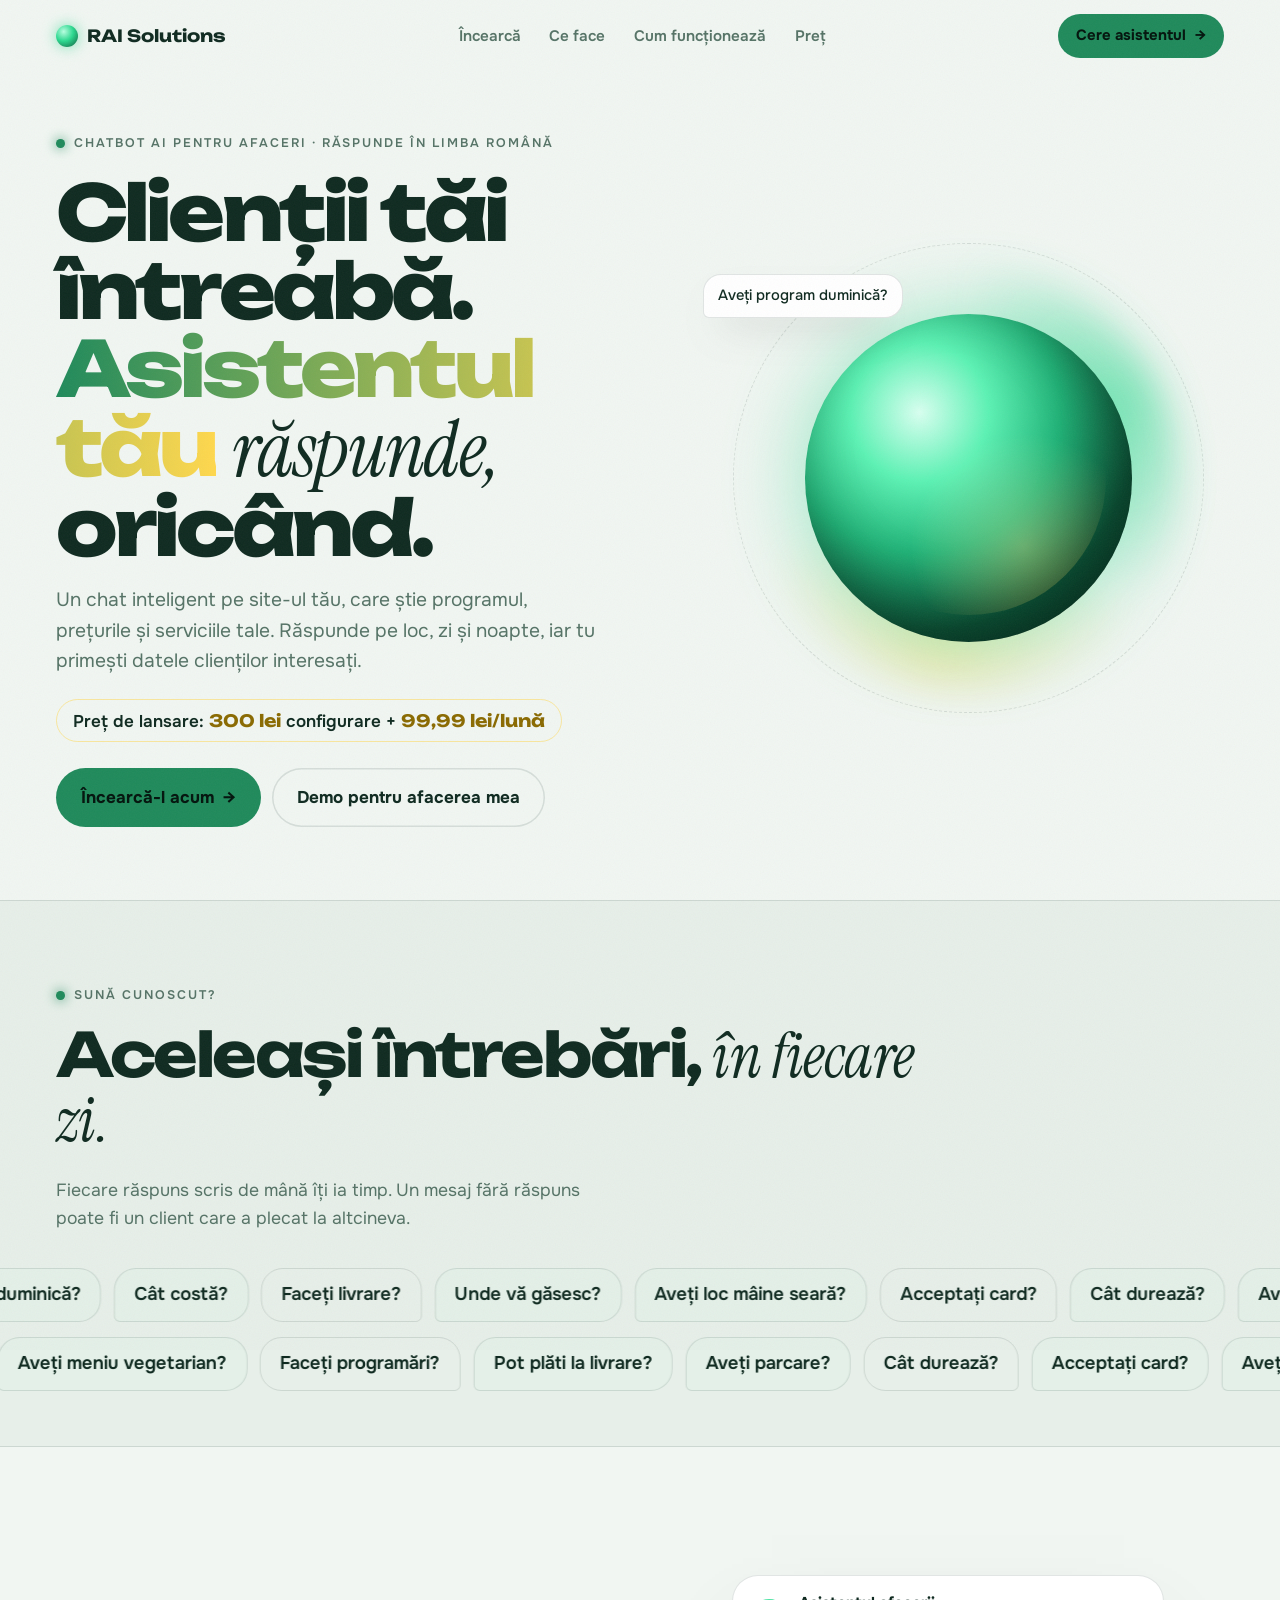
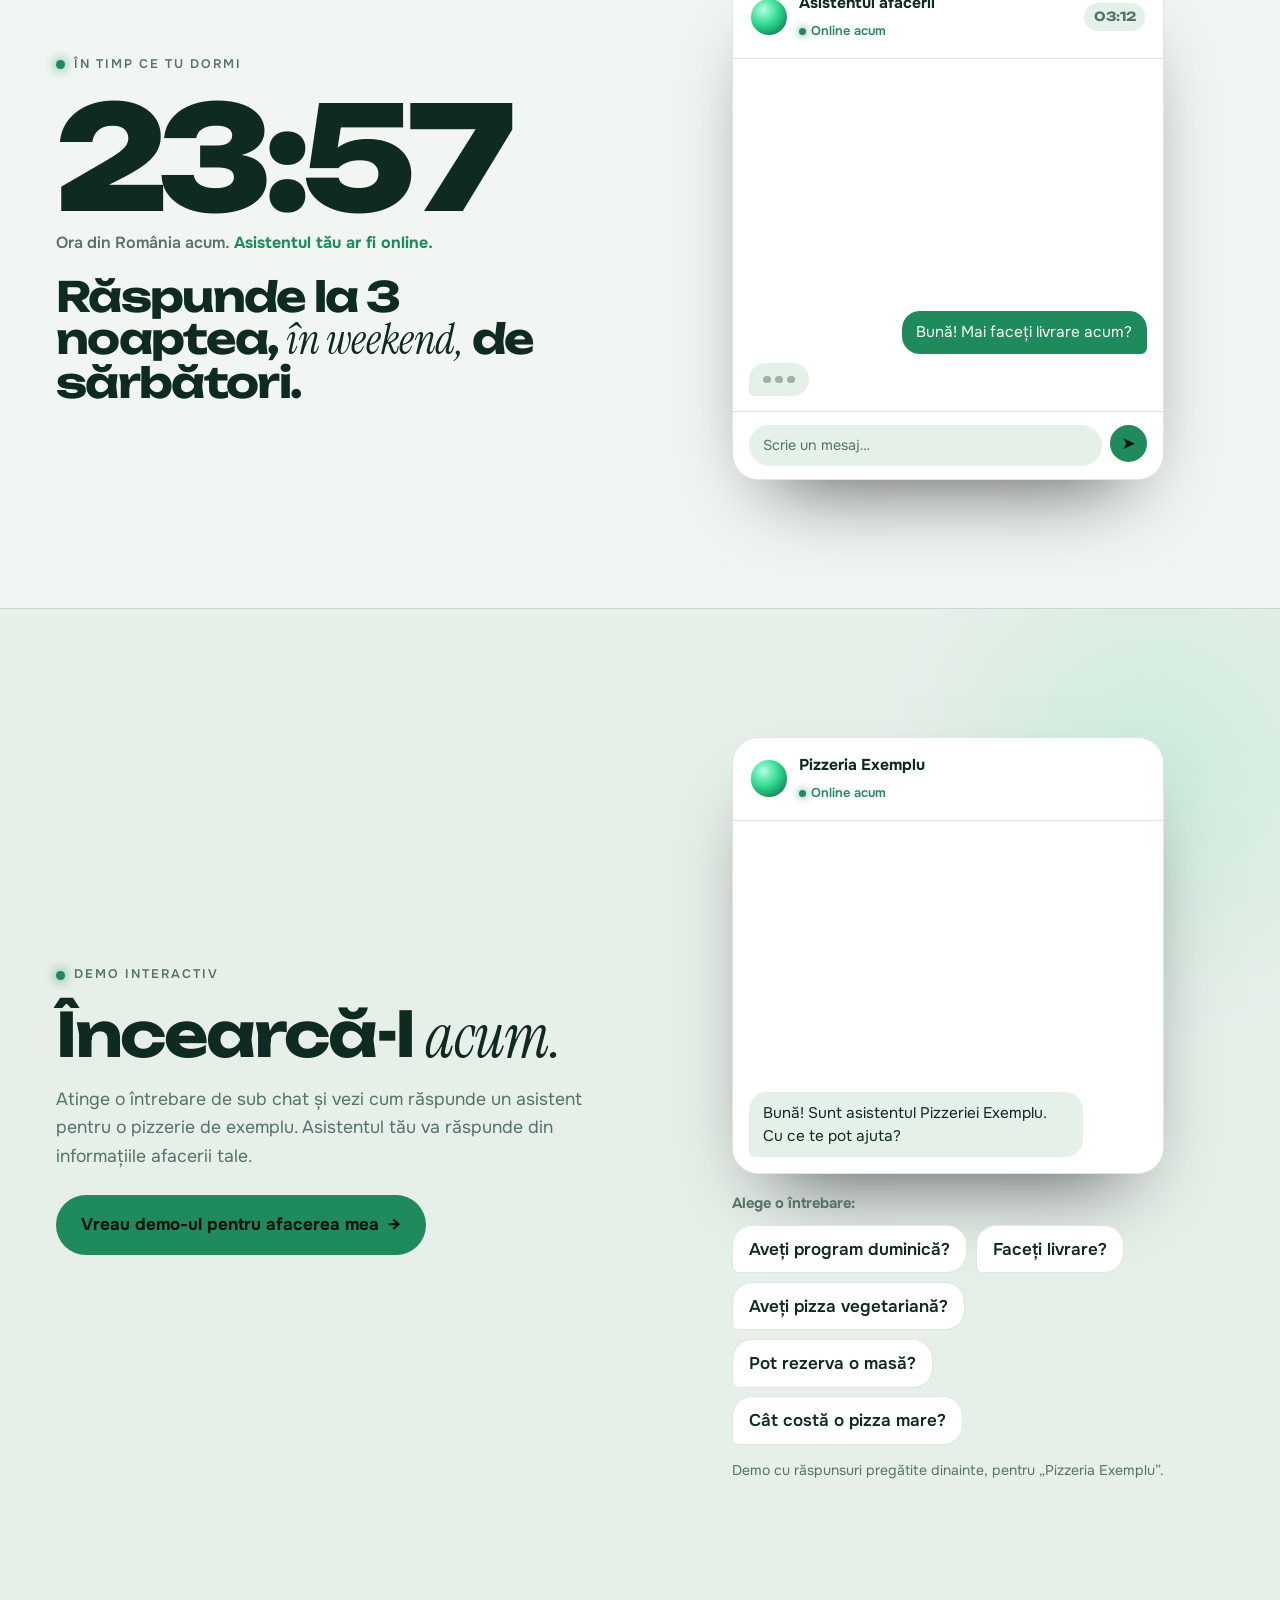
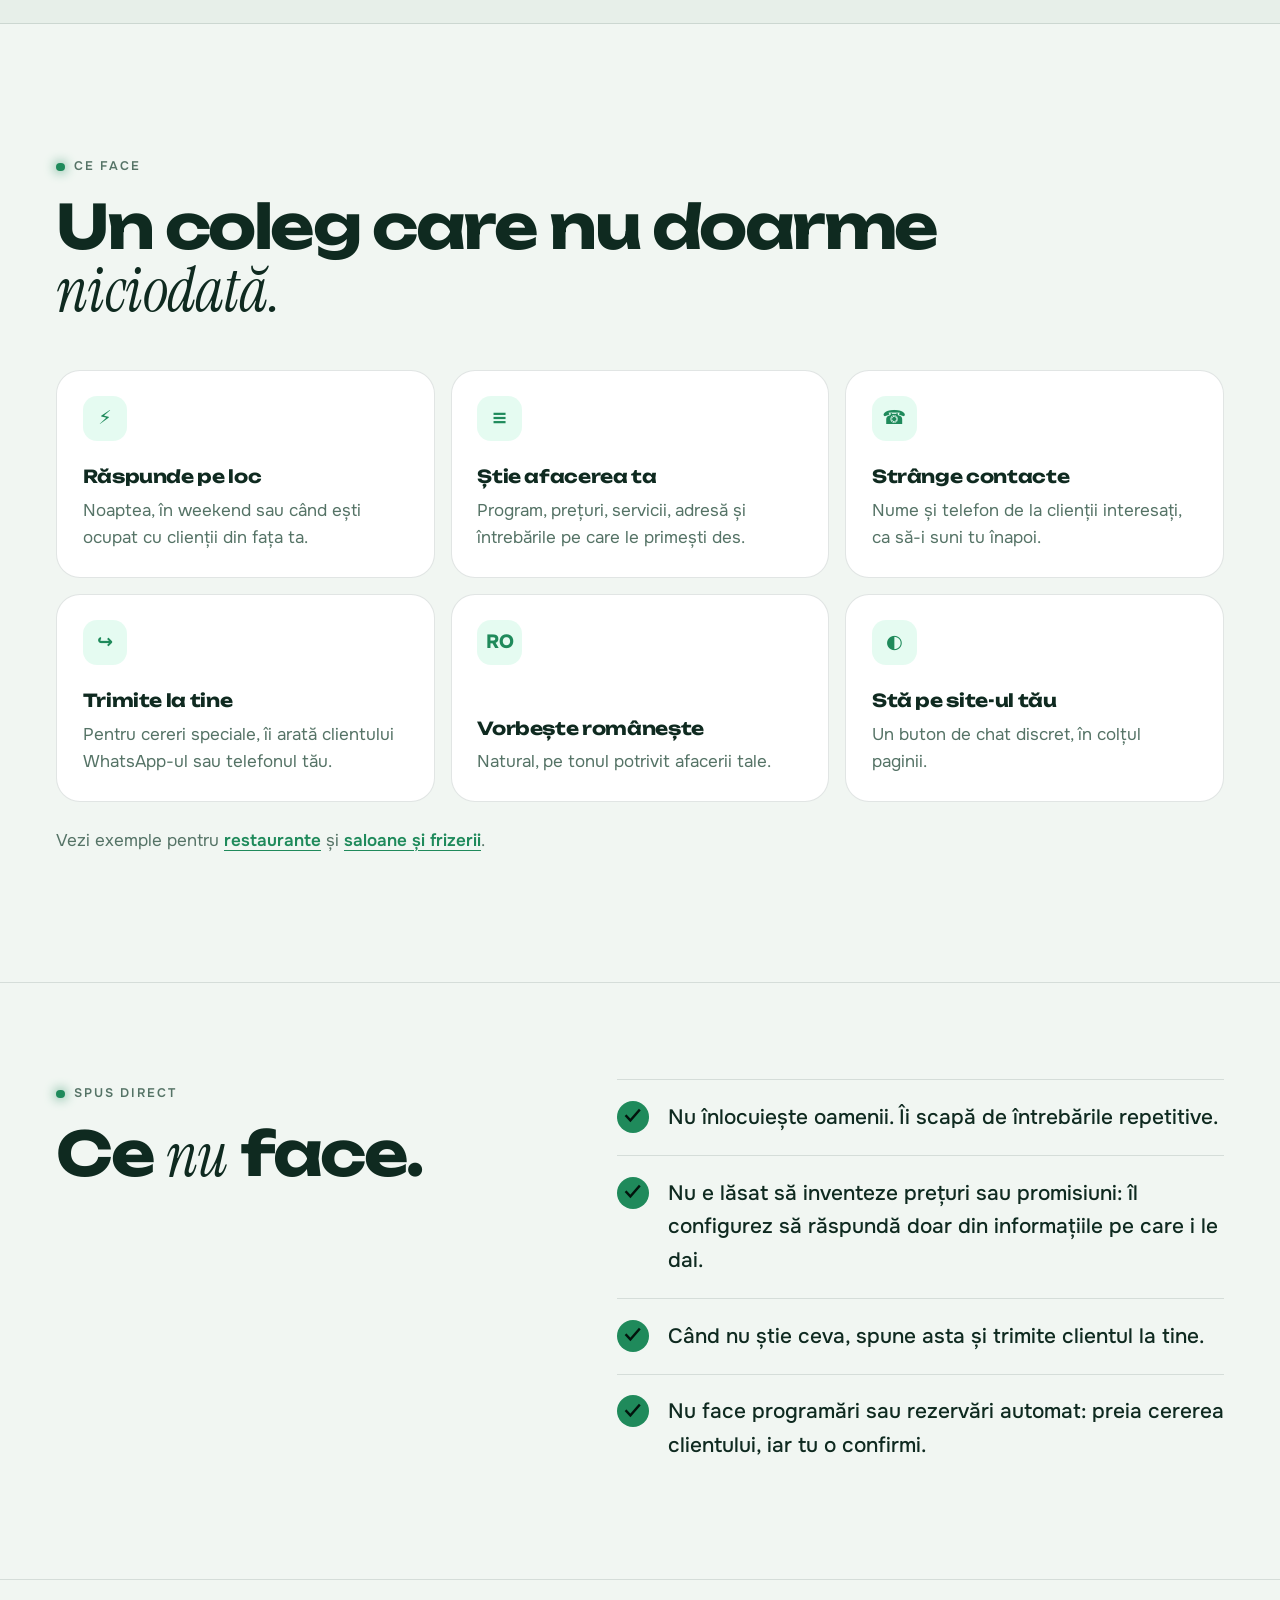
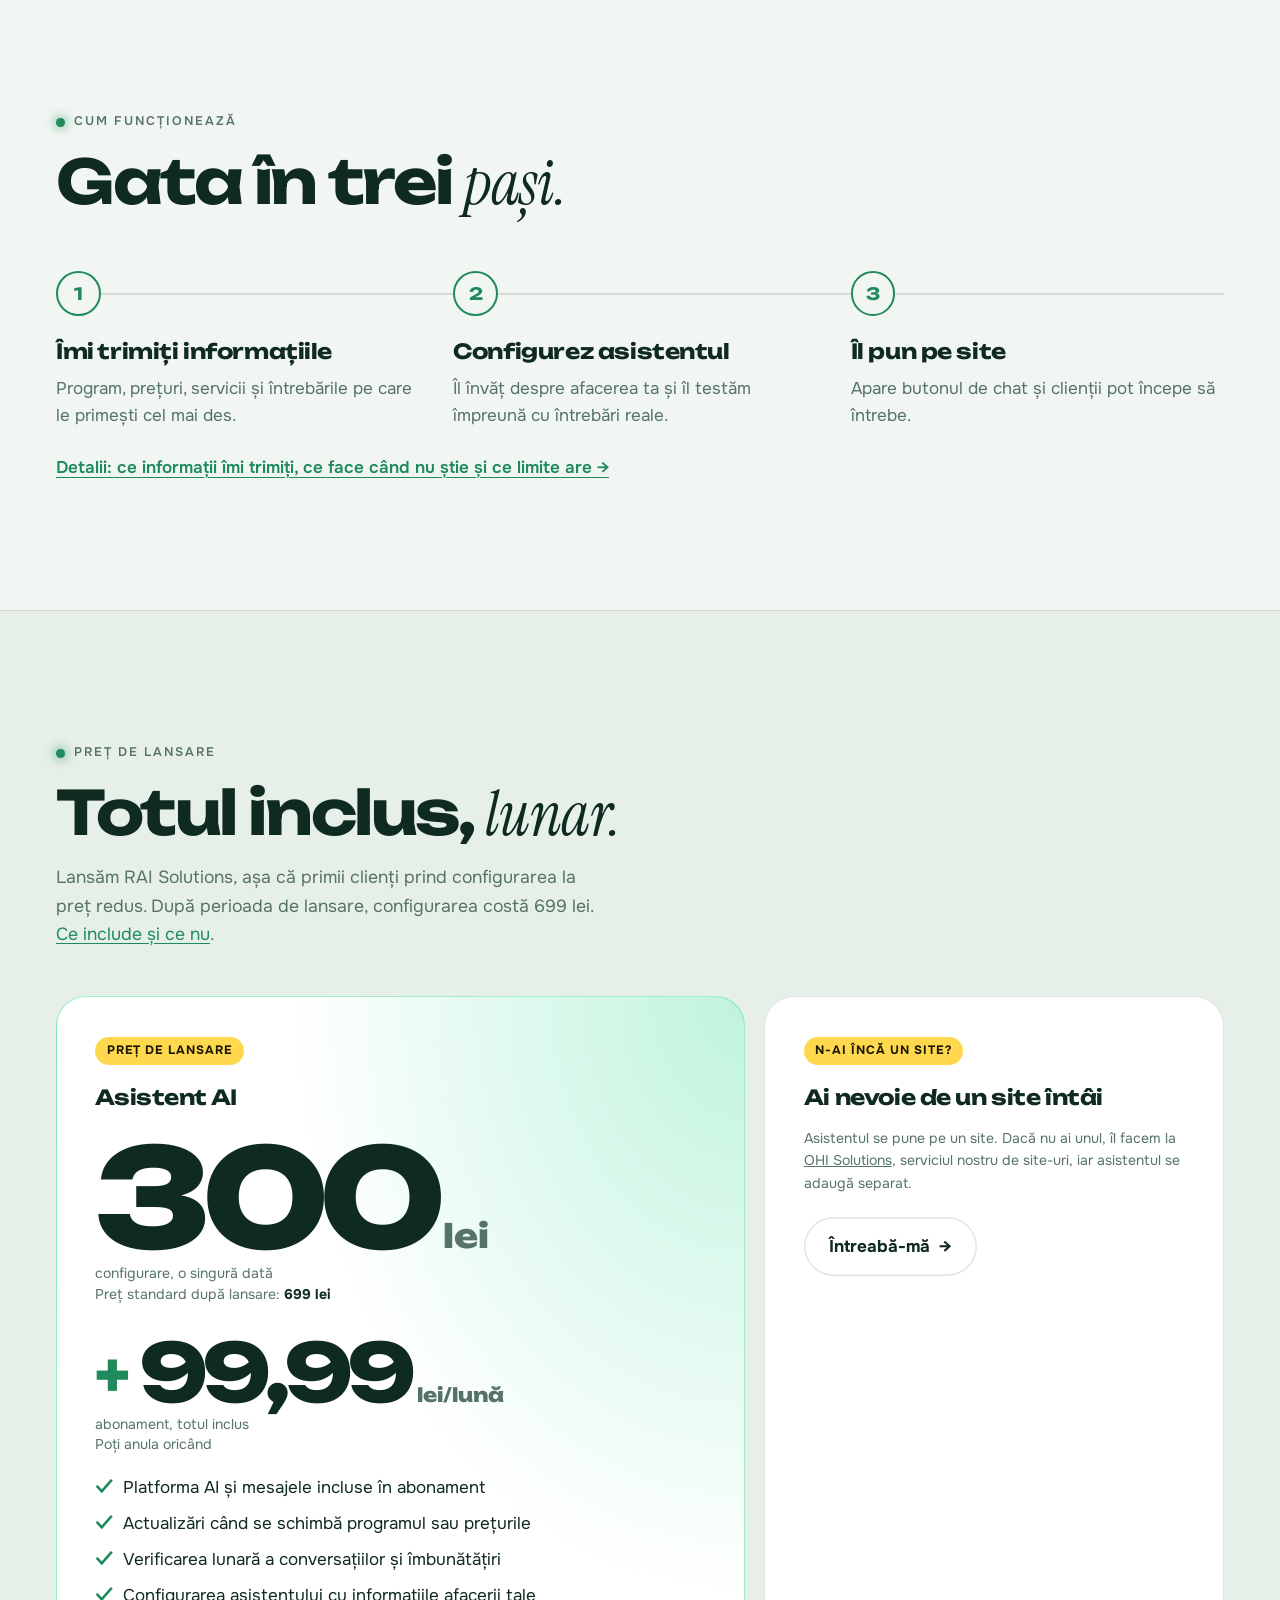
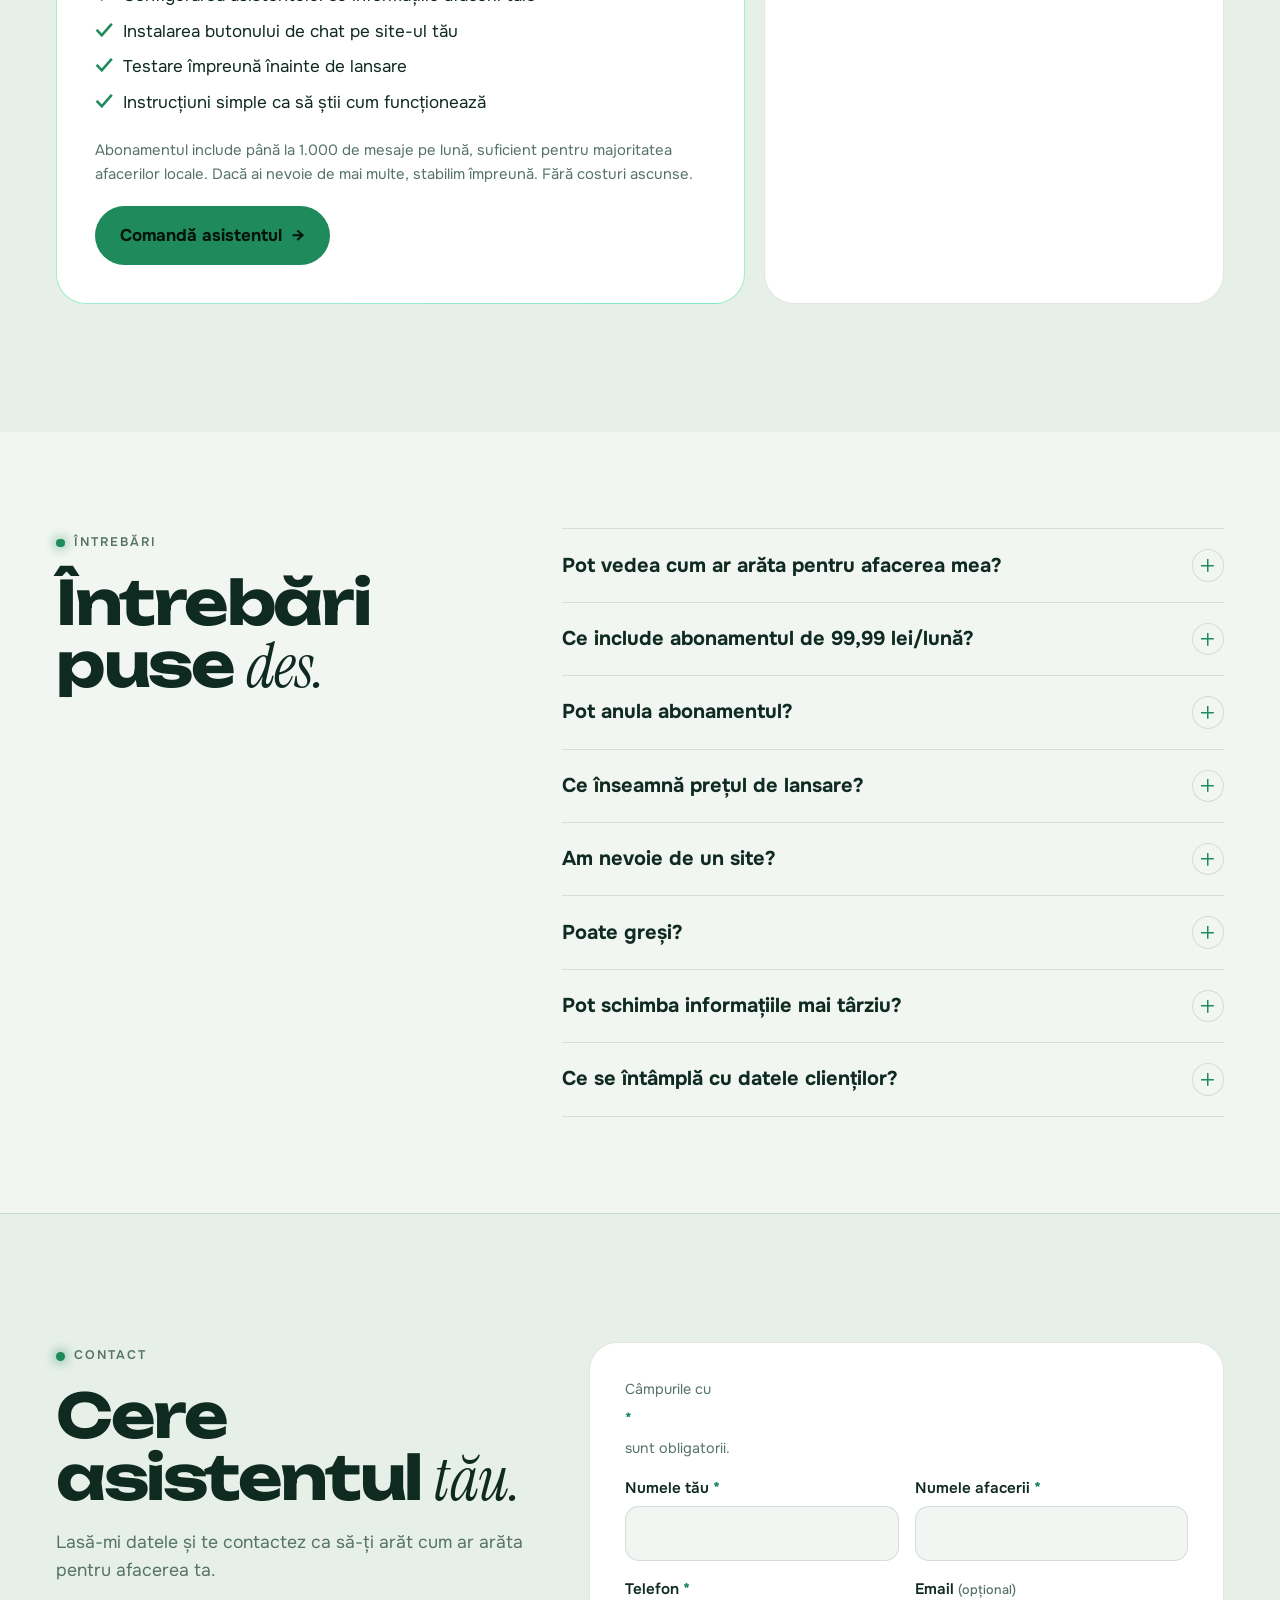
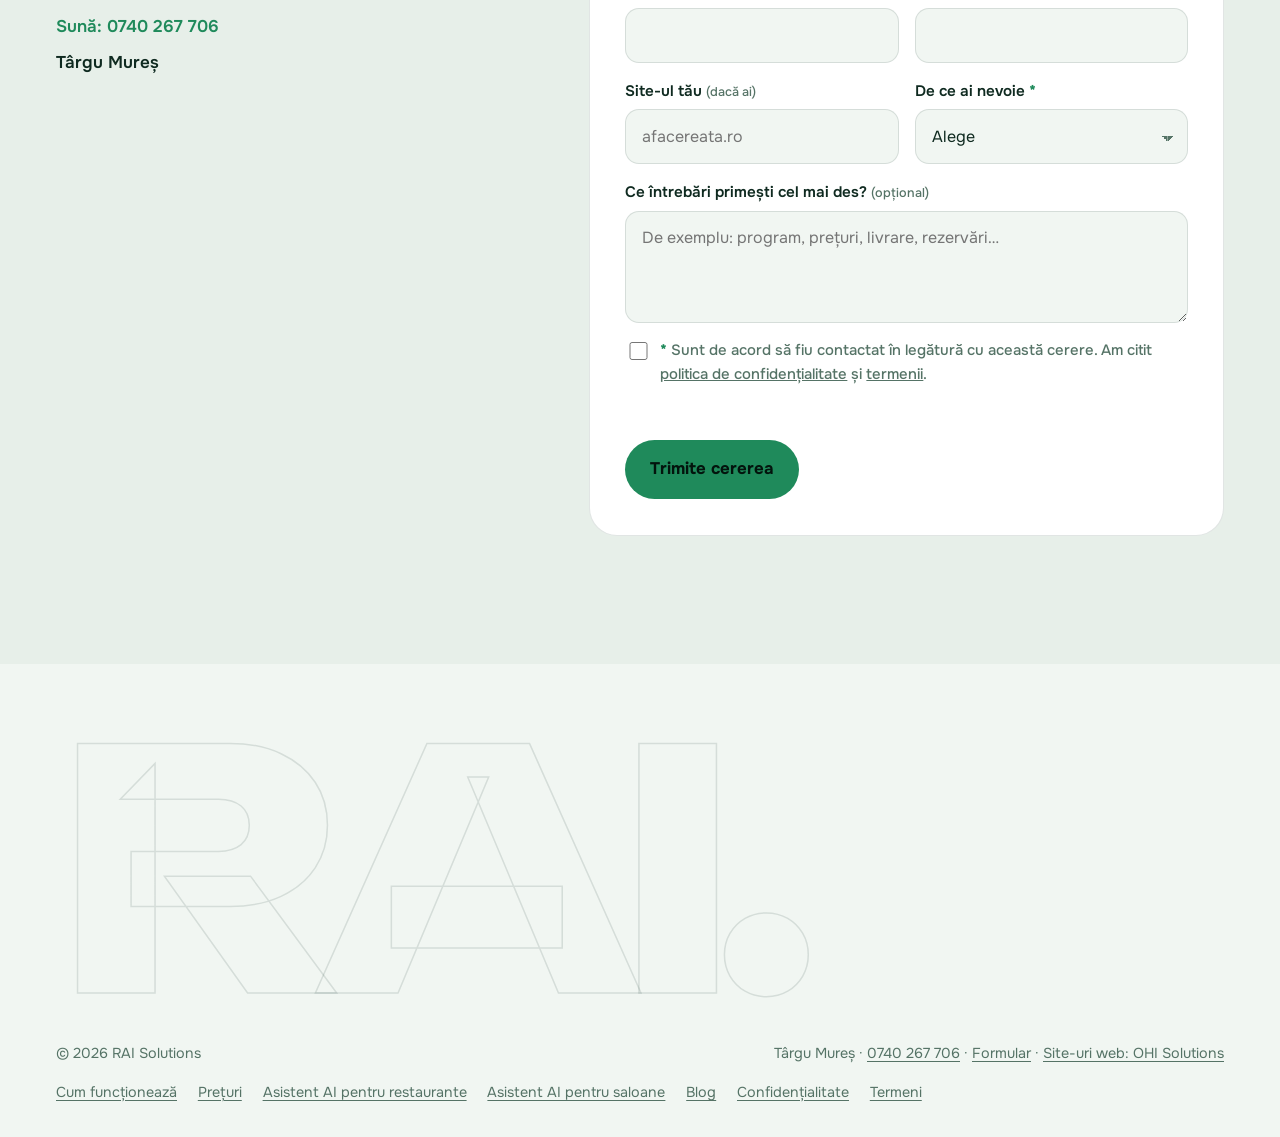
==== commit cf3aa74f: "Animated chat window: pop-in, aurora, glowing frame, message animations Co-Authored-By: Claude Opus " ====
--- a/index.html
+++ b/index.html
@@ -825,6 +825,36 @@
 /* while the chat is open on a phone, hide the page behind it so no page content shows above the keyboard */
 html.rai-chat-open,html.rai-chat-open body{overflow:hidden!important;background:#06110D!important}
 html.rai-chat-open body > *:not(#VG_OVERLAY_CONTAINER):not(.vg-render-container):not(script):not(style){visibility:hidden!important}
+/* ---- RAI chat window effects: pop-in, living aurora, glowing frame, animated messages ---- */
+@property --rai-h{syntax:"<number>";inherits:true;initial-value:158}
+@keyframes raiHue{0%,100%{--rai-h:158}33%{--rai-h:172}66%{--rai-h:146}}
+html.rai-open .vg-render-container,html.rai-open .vg-render-container [data-theme],html.rai-open .vg-render-container .dark,html.rai-open .vg-render-container .light{animation:raiHue 14s ease-in-out infinite;--vg-nextui-background:var(--rai-h) 48% 5% !important;--vg-nextui-content1:var(--rai-h) 39% 9% !important;--vg-nextui-content2:var(--rai-h) 39% 12% !important}
+.rai-pop{animation:raiPop .7s cubic-bezier(.2,.9,.25,1.15) backwards!important;transform-origin:bottom right}
+@keyframes raiPop{0%{opacity:0;transform:translateY(24px) scale(.9);filter:blur(10px)}60%{opacity:1;filter:blur(0)}100%{opacity:1;transform:none;filter:none}}
+.rai-in{animation:raiIn .5s cubic-bezier(.2,.8,.2,1) backwards}
+@keyframes raiIn{from{opacity:0;transform:translateY(10px) scale(.98)}to{opacity:1;transform:none}}
+.rai-glow,.rai-aura{position:fixed;pointer-events:none;opacity:0;transition:opacity .5s ease}
+.rai-glow.on,.rai-aura.on{opacity:1}
+.rai-glow{z-index:2147482980;padding:2px;-webkit-mask:linear-gradient(#000 0 0) content-box exclude,linear-gradient(#000 0 0);mask:linear-gradient(#000 0 0) content-box exclude,linear-gradient(#000 0 0)}
+.rai-glow::before{content:"";position:absolute;inset:-60%;background:conic-gradient(from 0deg,#2BD98F,#3FD0E8,#FFD84D,#B98CFF,#2BD98F);animation:raiSpinBg 6s linear infinite}
+.rai-glow-soft{position:fixed;z-index:2147482979;pointer-events:none;opacity:0;transition:opacity .6s ease;box-shadow:0 0 50px 4px rgba(43,217,143,.35),0 0 120px 10px rgba(63,208,232,.18)}
+.rai-glow-soft.on{opacity:1}
+@keyframes raiSpinBg{to{transform:rotate(360deg)}}
+.rai-aura{z-index:2147483646;overflow:hidden;mix-blend-mode:screen}
+.rai-aura.on{opacity:.2}
+@media (max-width:760px){.rai-aura.on{opacity:.2}}
+.rai-aura i{position:absolute;width:70%;aspect-ratio:1;border-radius:50%;filter:blur(40px)}
+.rai-aura .a1{background:#2BD98F;left:-20%;top:-15%;animation:raiDrift1 11s ease-in-out infinite}
+.rai-aura .a2{background:#3FD0E8;right:-25%;top:30%;animation:raiDrift2 13s ease-in-out infinite}
+.rai-aura .a3{background:#B98CFF;left:10%;bottom:-30%;animation:raiDrift3 15s ease-in-out infinite}
+.rai-aura .a4{background:#FFD84D;width:35%;right:5%;top:-10%;opacity:.7;animation:raiDrift1 9s ease-in-out infinite reverse}
+.rai-aura .shine{position:absolute;left:0;right:0;top:0;height:2px;width:auto;aspect-ratio:auto;border-radius:0;filter:none;background:linear-gradient(90deg,transparent,#fff,transparent);animation:raiShine 4s ease-in-out infinite}
+.rai-aura.burst{opacity:.55!important;transition:opacity .2s}
+@keyframes raiDrift1{50%{transform:translate(35%,25%) scale(1.15)}}
+@keyframes raiDrift2{50%{transform:translate(-40%,-20%) scale(.9)}}
+@keyframes raiDrift3{50%{transform:translate(25%,-35%) scale(1.2)}}
+@keyframes raiShine{0%{transform:translateX(-100%)}60%,100%{transform:translateX(100%)}}
+@media (prefers-reduced-motion: reduce){.rai-pop,.rai-in,.rai-aura i,.rai-glow::before{animation:none!important}}
 </style>
 <script>
 /* Finds the chat button Convocore draws, then adds a glow behind it and a small greeting bubble. Never changes the chat itself. */
@@ -835,7 +865,38 @@
   const roots = () => document.querySelectorAll("#VG_OVERLAY_CONTAINER, .vg-render-container");
   const visible = el => { const cs = getComputedStyle(el); return cs.visibility !== "hidden" && cs.display !== "none" && +cs.opacity !== 0; };
   /* the chat window is open when a big panel is showing inside the widget */
-  const chatOpen = () => { let open = false; roots().forEach(r => r.querySelectorAll("*").forEach(el => { if (open) return; const b = el.getBoundingClientRect(); if (b.width > 240 && b.height > 300 && visible(el)) open = true; })); return open; };
+  /* the chat window = the outermost big panel showing inside the widget */
+  let panel = null;
+  const findPanel = () => { let found = null; roots().forEach(r => r.querySelectorAll("*").forEach(el => { if (found) return; const b = el.getBoundingClientRect(); if (b.width > 240 && b.height > 300 && visible(el)) found = el; })); return found; };
+  const chatOpen = () => { panel = findPanel(); return !!panel; };
+  /* window effects: glowing frame behind, soft living aurora on top (never blocks taps) */
+  const glow = document.createElement("div"); glow.className = "rai-glow";
+  const soft = document.createElement("div"); soft.className = "rai-glow-soft";
+  const aura = document.createElement("div"); aura.className = "rai-aura"; aura.innerHTML = "<i class=a1></i><i class=a2></i><i class=a3></i><i class=a4></i><i class=shine></i>";
+  let wasOpen = false, mo = null;
+  const place = (el, b, rad) => { Object.assign(el.style, { left: b.left + "px", top: b.top + "px", width: b.width + "px", height: b.height + "px", borderRadius: rad }); };
+  const fx = open => {
+    document.documentElement.classList.toggle("rai-open", open);
+    if (!open) { [glow, soft, aura].forEach(e => e.classList.remove("on")); if (mo) { mo.disconnect(); mo = null; } wasOpen = false; return; }
+    [glow, soft, aura].forEach(e => { if (!e.isConnected) document.body.appendChild(e); });
+    const b = panel.getBoundingClientRect(), full = b.width >= innerWidth - 4;
+    let rad = getComputedStyle(panel).borderRadius; if (!rad || rad === "0px") rad = full ? "0px" : "18px";
+    place(aura, b, rad); place(soft, b, rad);
+    place(glow, { left: b.left - 2, top: b.top - 2, width: b.width + 4, height: b.height + 4 }, rad === "0px" ? "0px" : "calc(" + rad + " + 2px)");
+    glow.style.display = full ? "none" : "";
+    [glow, soft, aura].forEach(e => e.classList.add("on"));
+    if (!wasOpen) {
+      wasOpen = true;
+      if (!REDUCED) { panel.classList.remove("rai-pop"); void panel.offsetWidth; panel.classList.add("rai-pop"); const pp = panel; setTimeout(() => pp.classList.remove("rai-pop"), 800); aura.classList.add("burst"); setTimeout(() => aura.classList.remove("burst"), 450); }
+      /* new chat messages slide in */
+      mo = new MutationObserver(list => { if (REDUCED) return; list.forEach(m => m.addedNodes.forEach(n => {
+        if (n.nodeType !== 1 || n.querySelector("input,textarea") || n.matches("input,textarea")) return;
+        const r = n.getBoundingClientRect(); if (r.height < 16 || r.height > 400 || !n.textContent.trim()) return;
+        n.classList.add("rai-in");
+      })); });
+      mo.observe(panel, { childList: true, subtree: true });
+    }
+  };
   const findLauncher = () => {
     let best = null, area = 0;
     roots().forEach(r => r.querySelectorAll("*").forEach(el => {
@@ -857,6 +918,7 @@
   const tick = () => {
     const open = chatOpen();
     document.documentElement.classList.toggle("rai-chat-open", open && innerWidth <= 760);
+    fx(open);
     if (open) { halo.classList.remove("on"); closeTeaser(); return; }
     /* Convocore redraws its button after the chat closes, so look for it again whenever it changed */
     if (!btn || !btn.isConnected || !btn.getBoundingClientRect().width) {
@@ -889,7 +951,14 @@
   };
   /* any tap inside the chat counts as "seen", so the greeting never shows on top of it */
   document.addEventListener("pointerdown", e => { if (e.target.closest && e.target.closest("#VG_OVERLAY_CONTAINER, .vg-render-container")) closeTeaser(); }, true);
-  addEventListener("load", () => setInterval(tick, 400));
+  addEventListener("load", () => {
+    setInterval(tick, 400);
+    /* react instantly when the chat opens or closes */
+    const host = document.getElementById("VG_OVERLAY_CONTAINER"); let pending = false;
+    if (host) new MutationObserver(() => { if (pending) return; pending = true; requestAnimationFrame(() => { pending = false; tick(); }); })
+      .observe(host, { childList: true, subtree: true, attributes: true, attributeFilter: ["style", "class"] });
+    addEventListener("resize", tick); addEventListener("scroll", () => { if (wasOpen) tick(); }, { passive: true });
+  });
 })();
 </script>
 <!-- ===== END RAI glow ===== -->
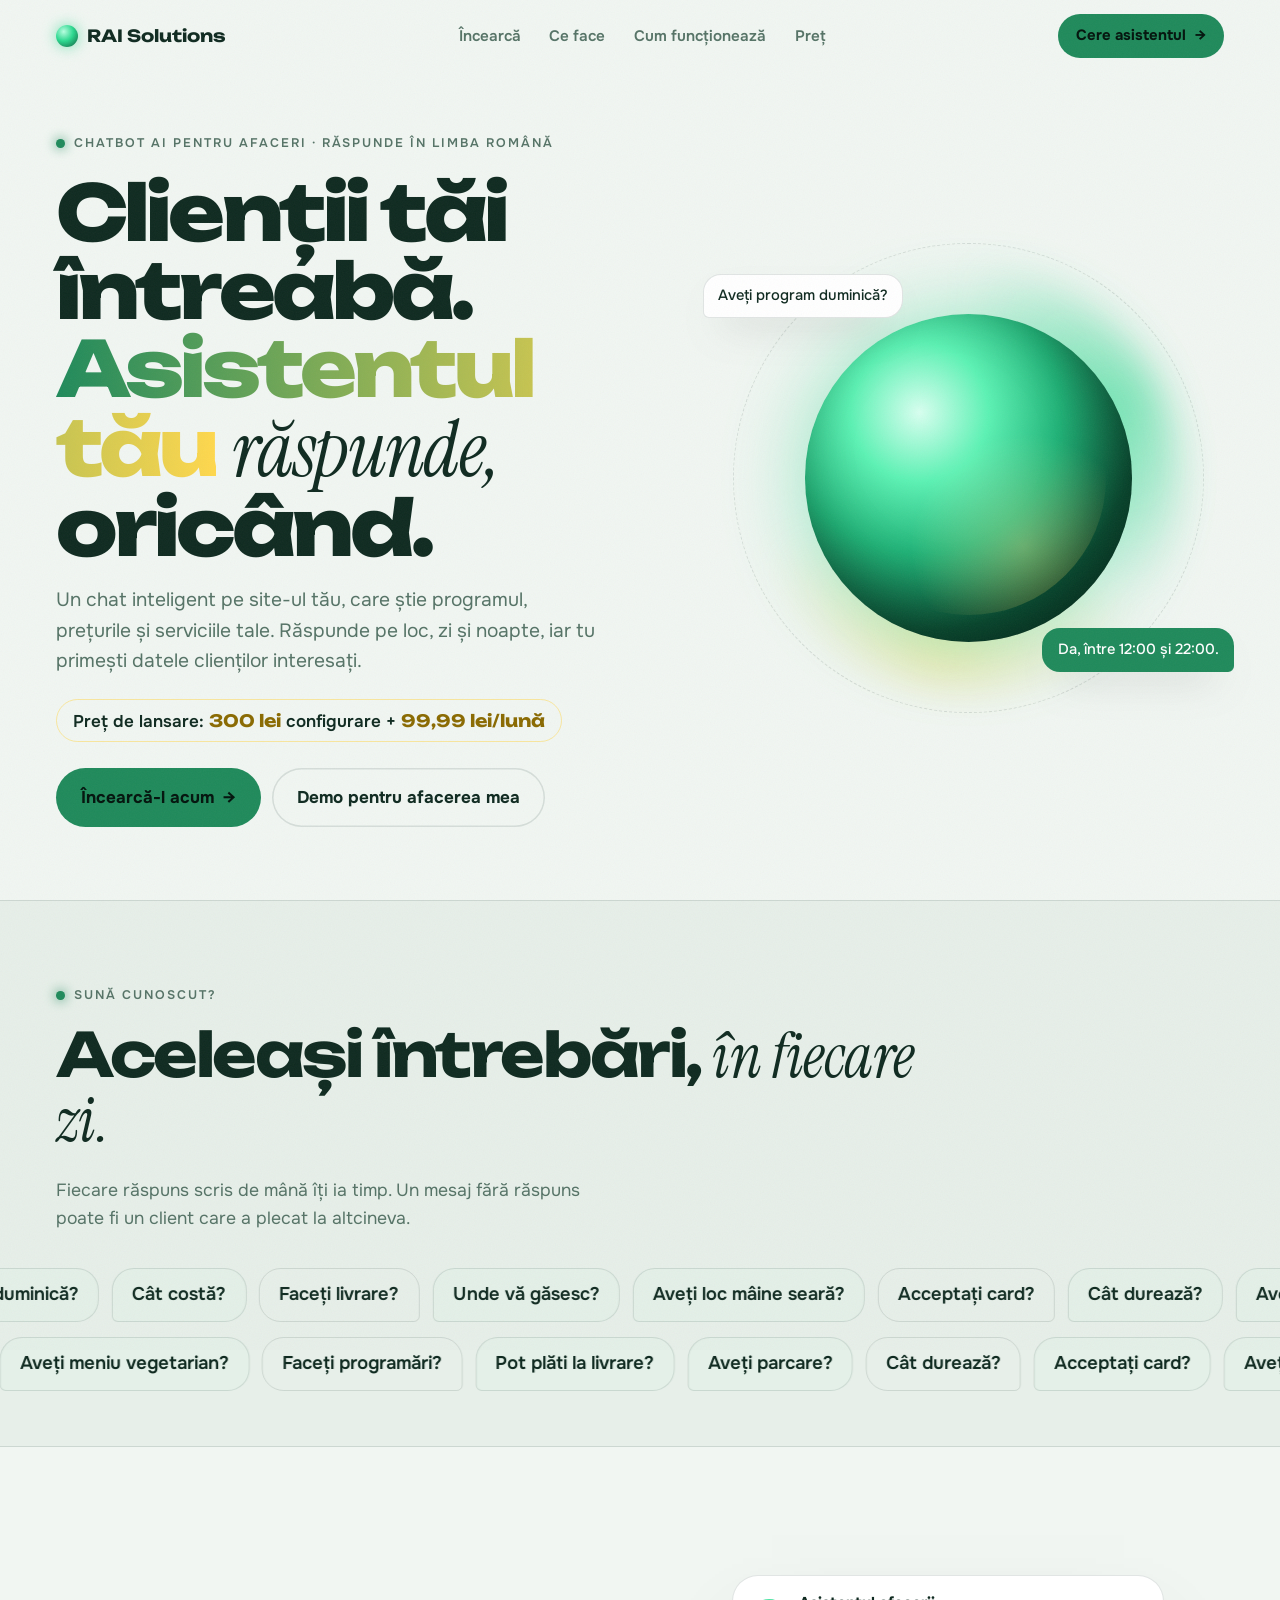
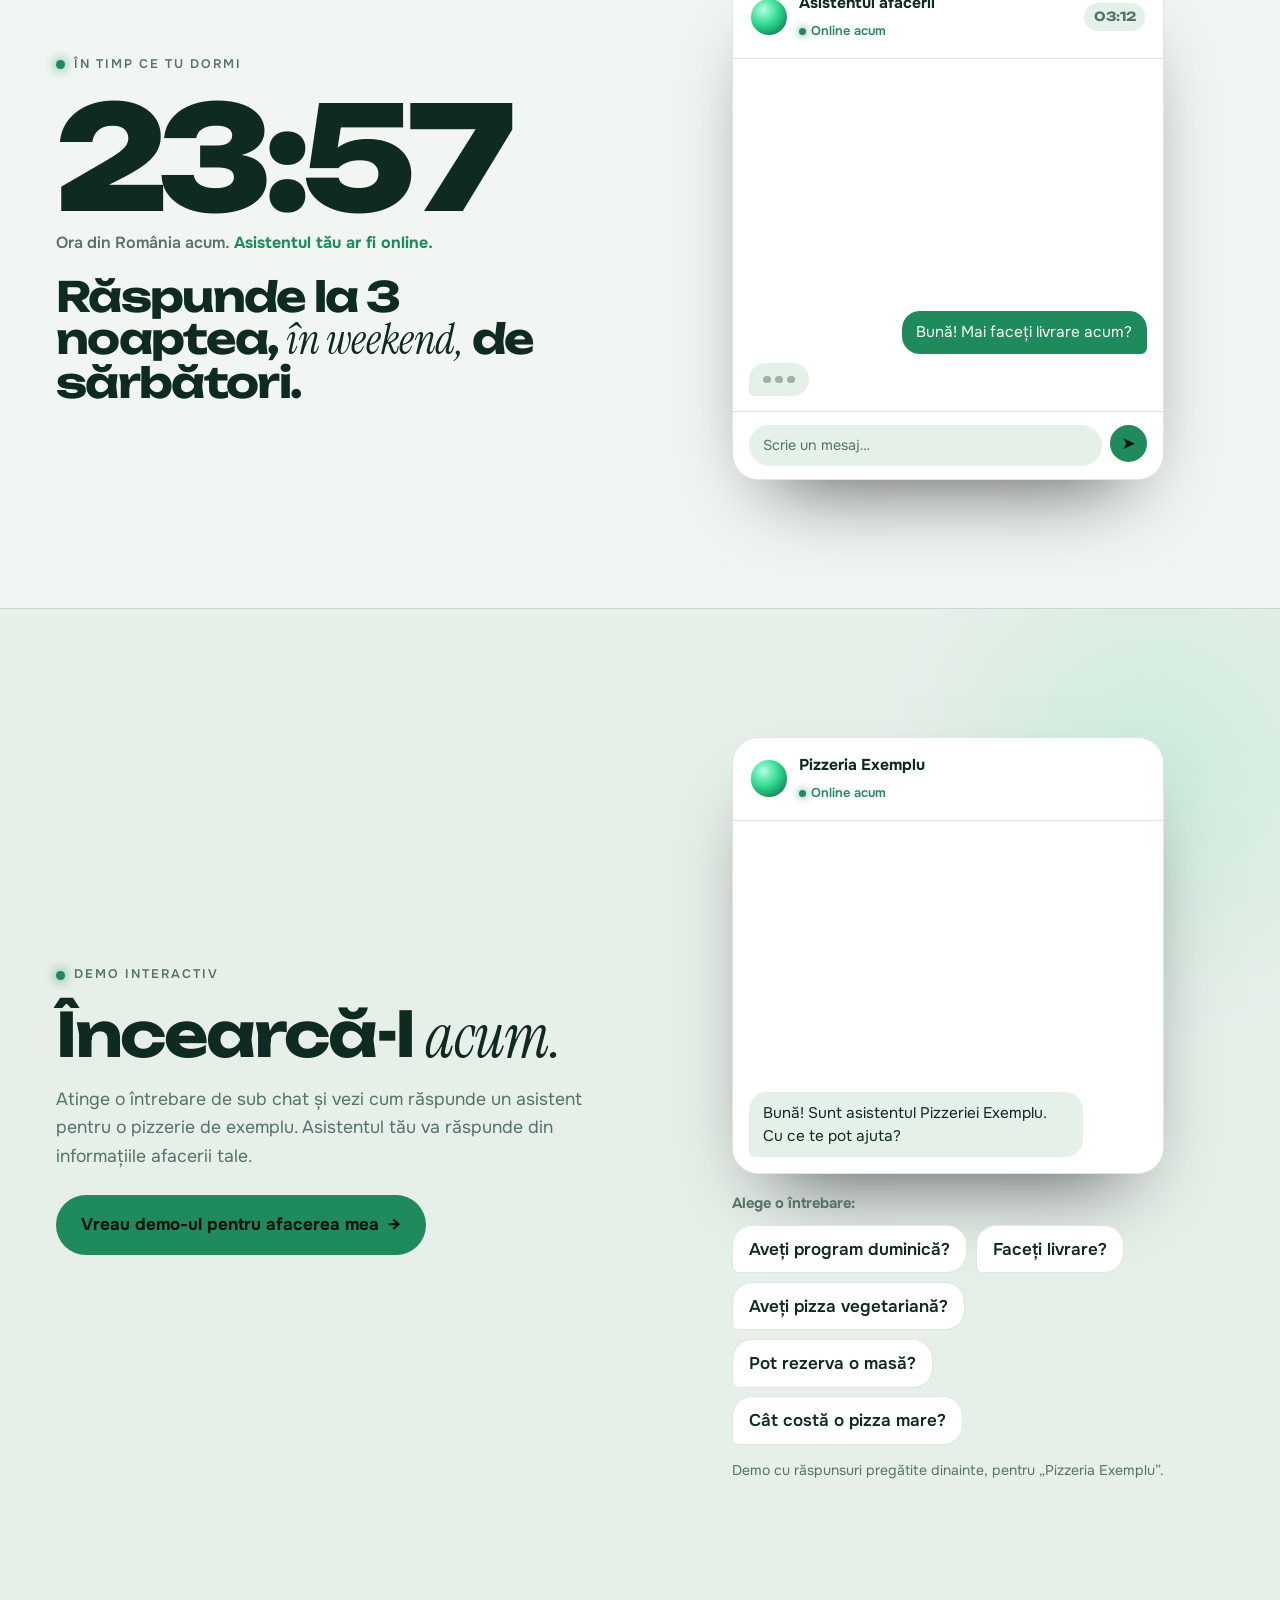
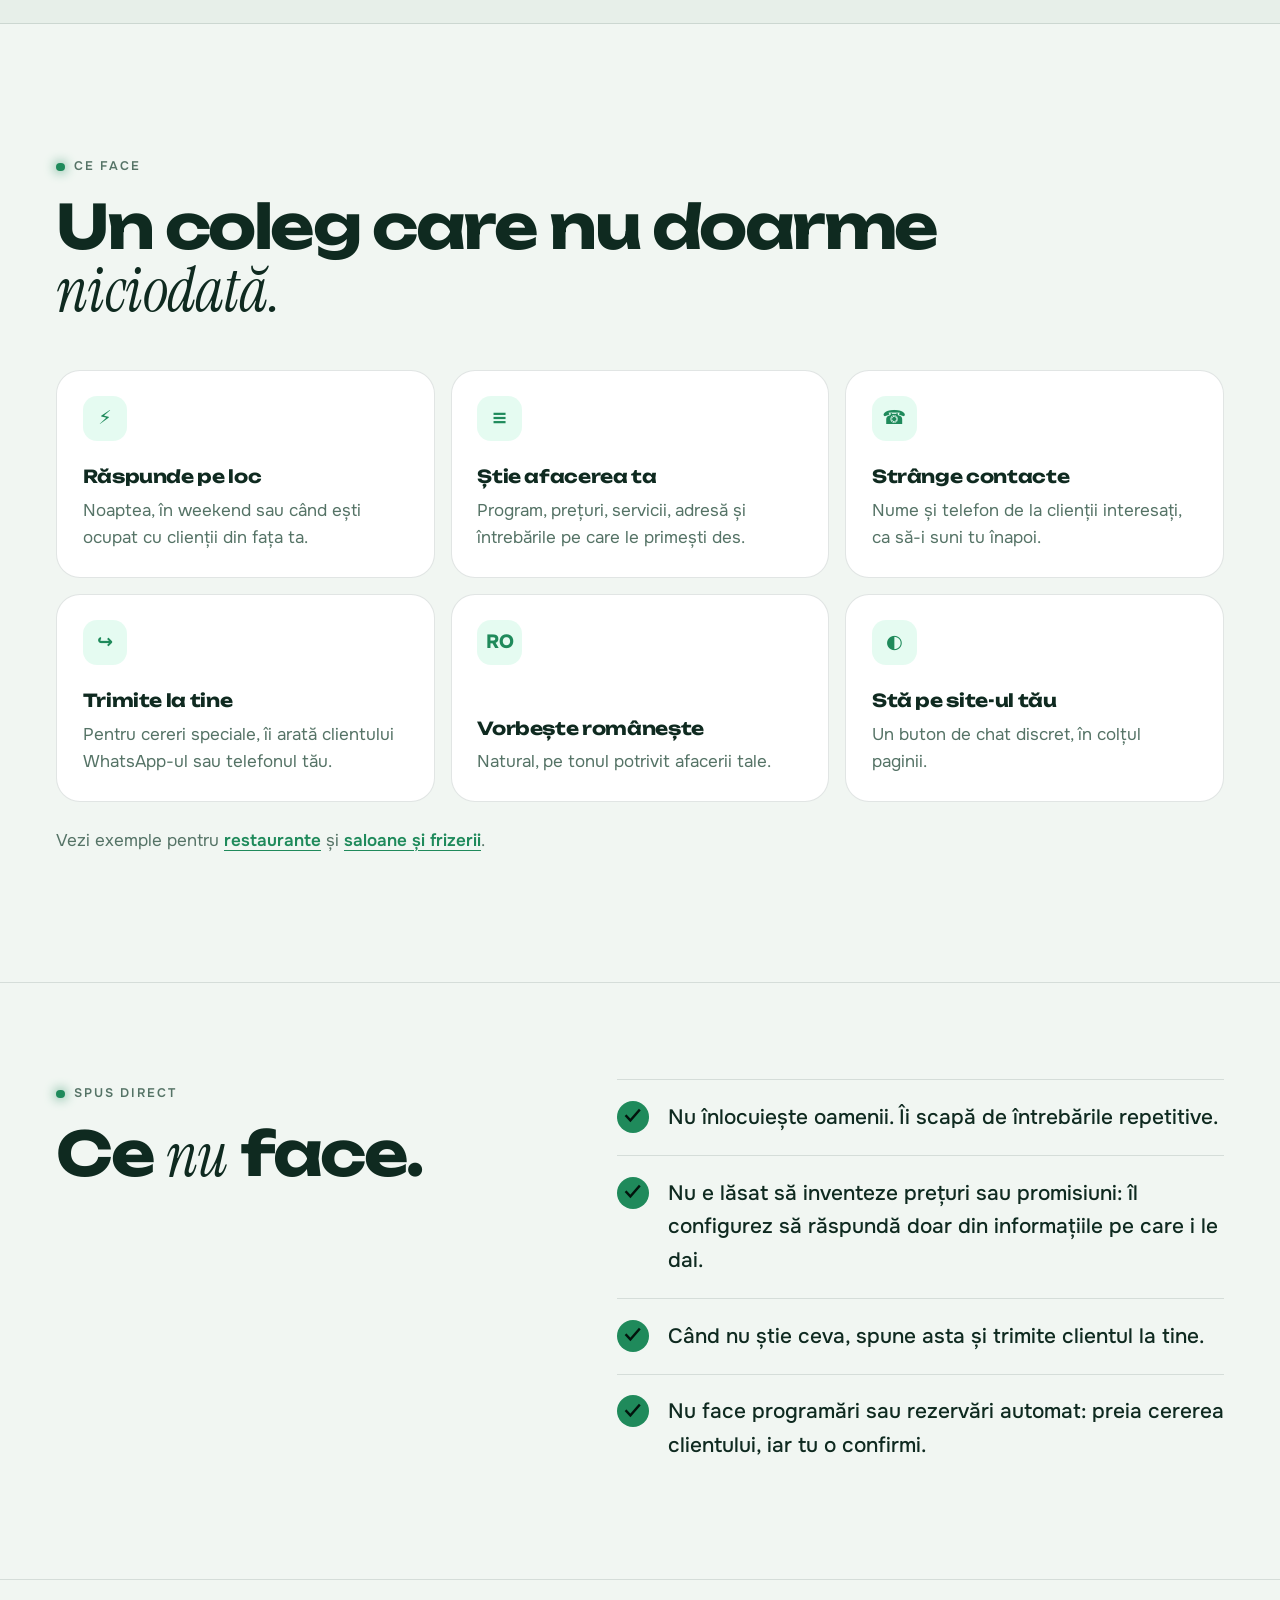
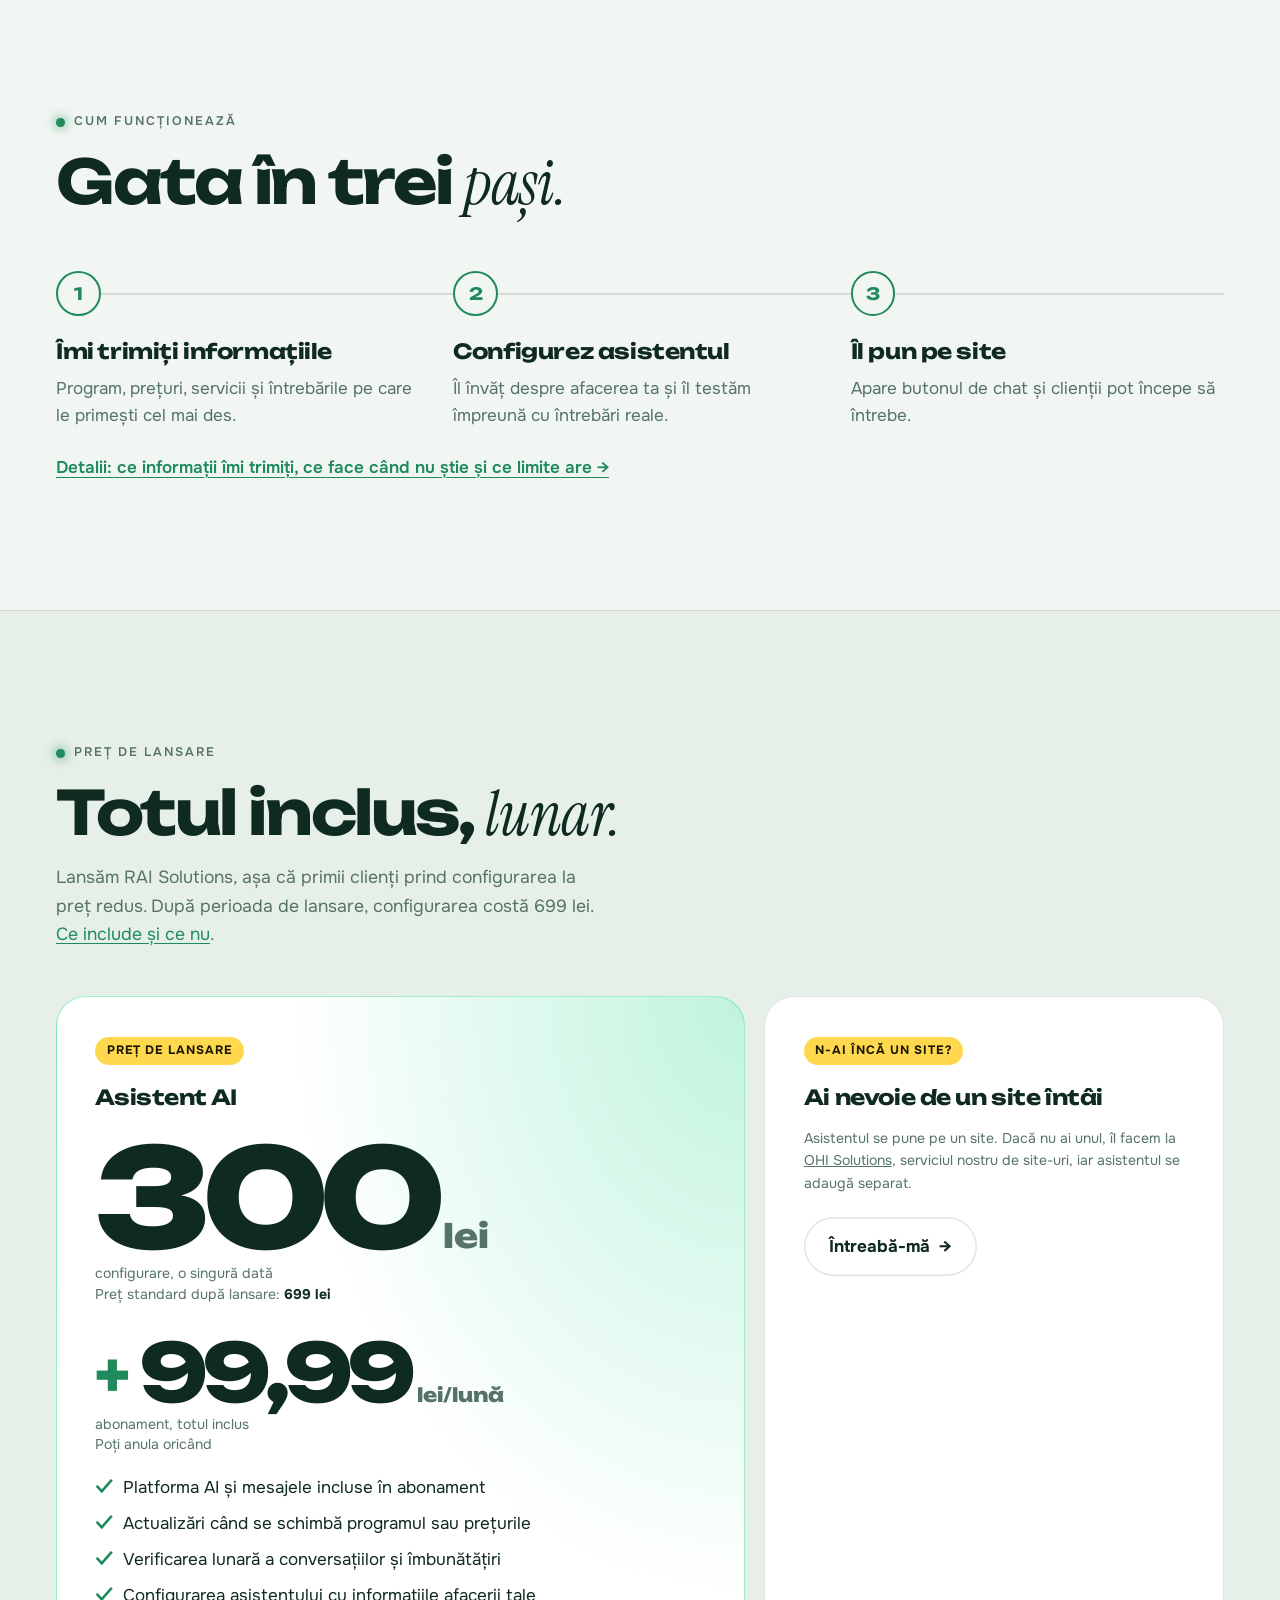
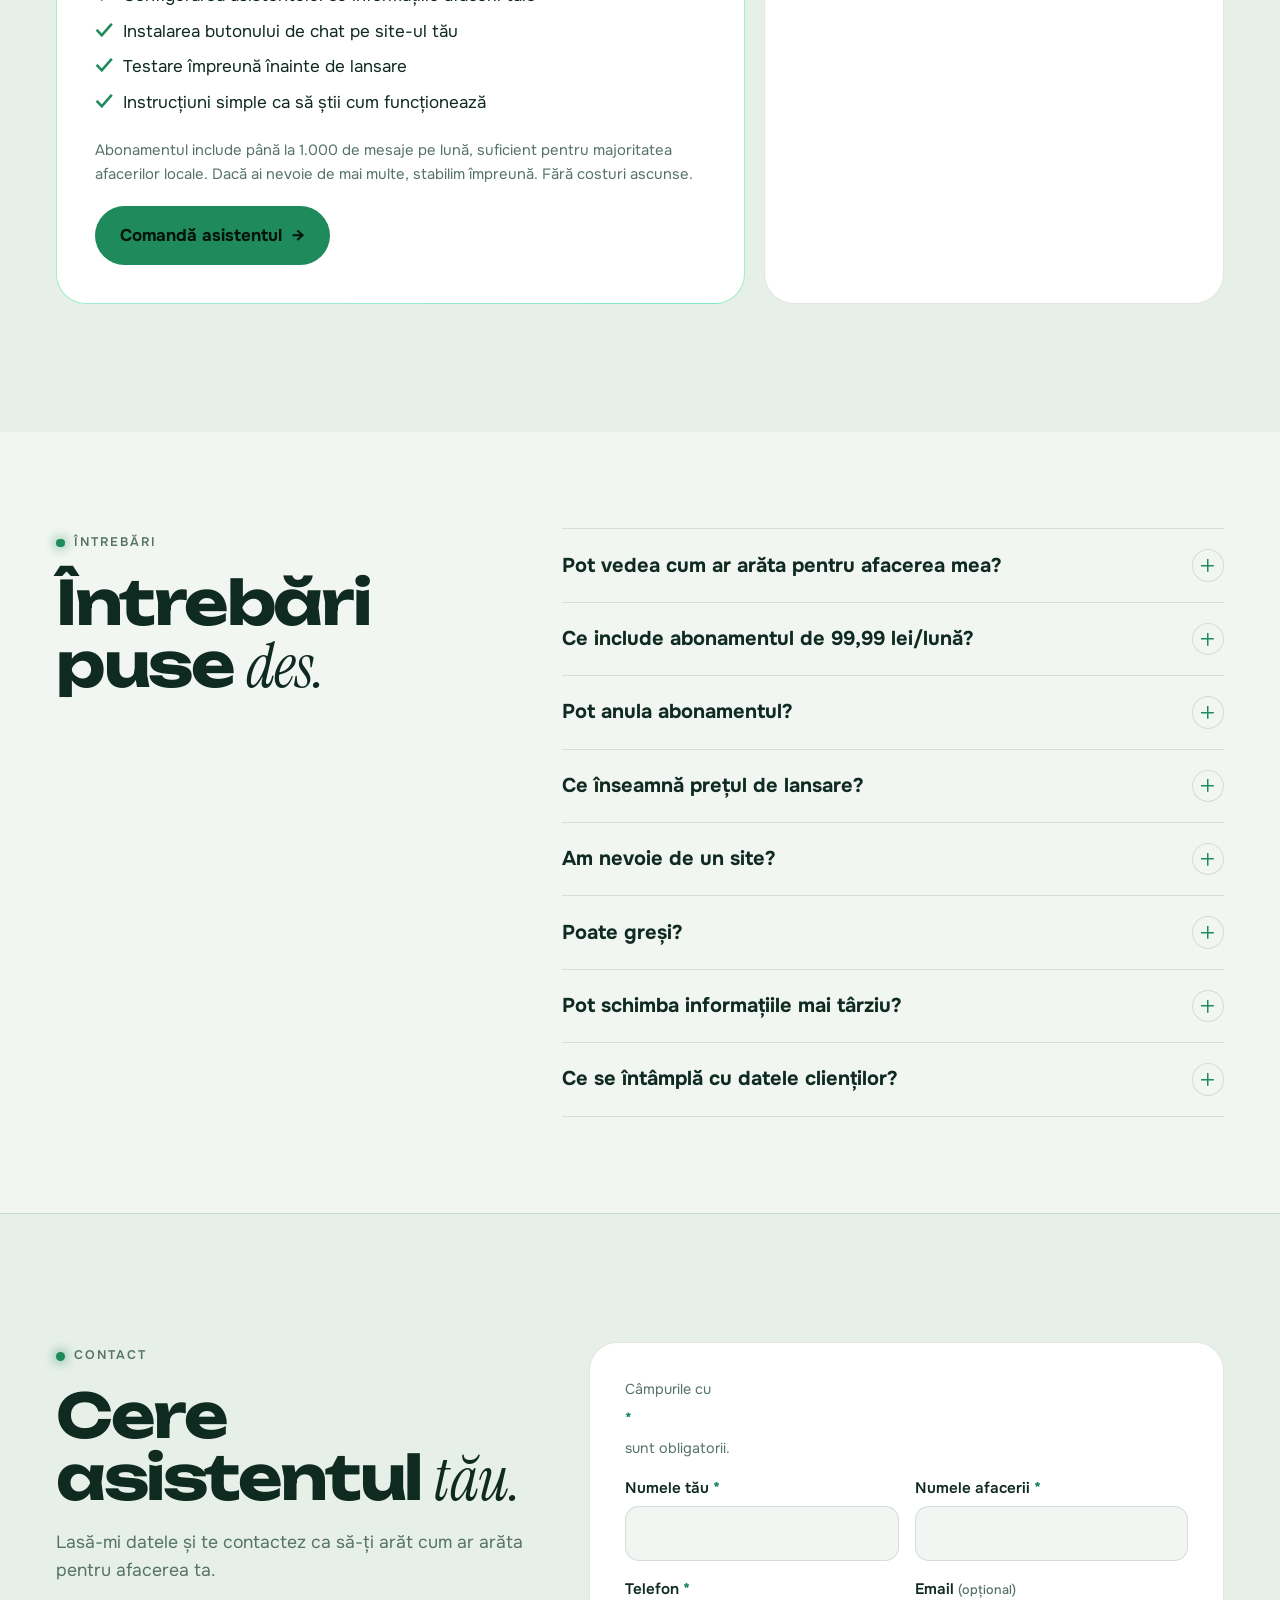
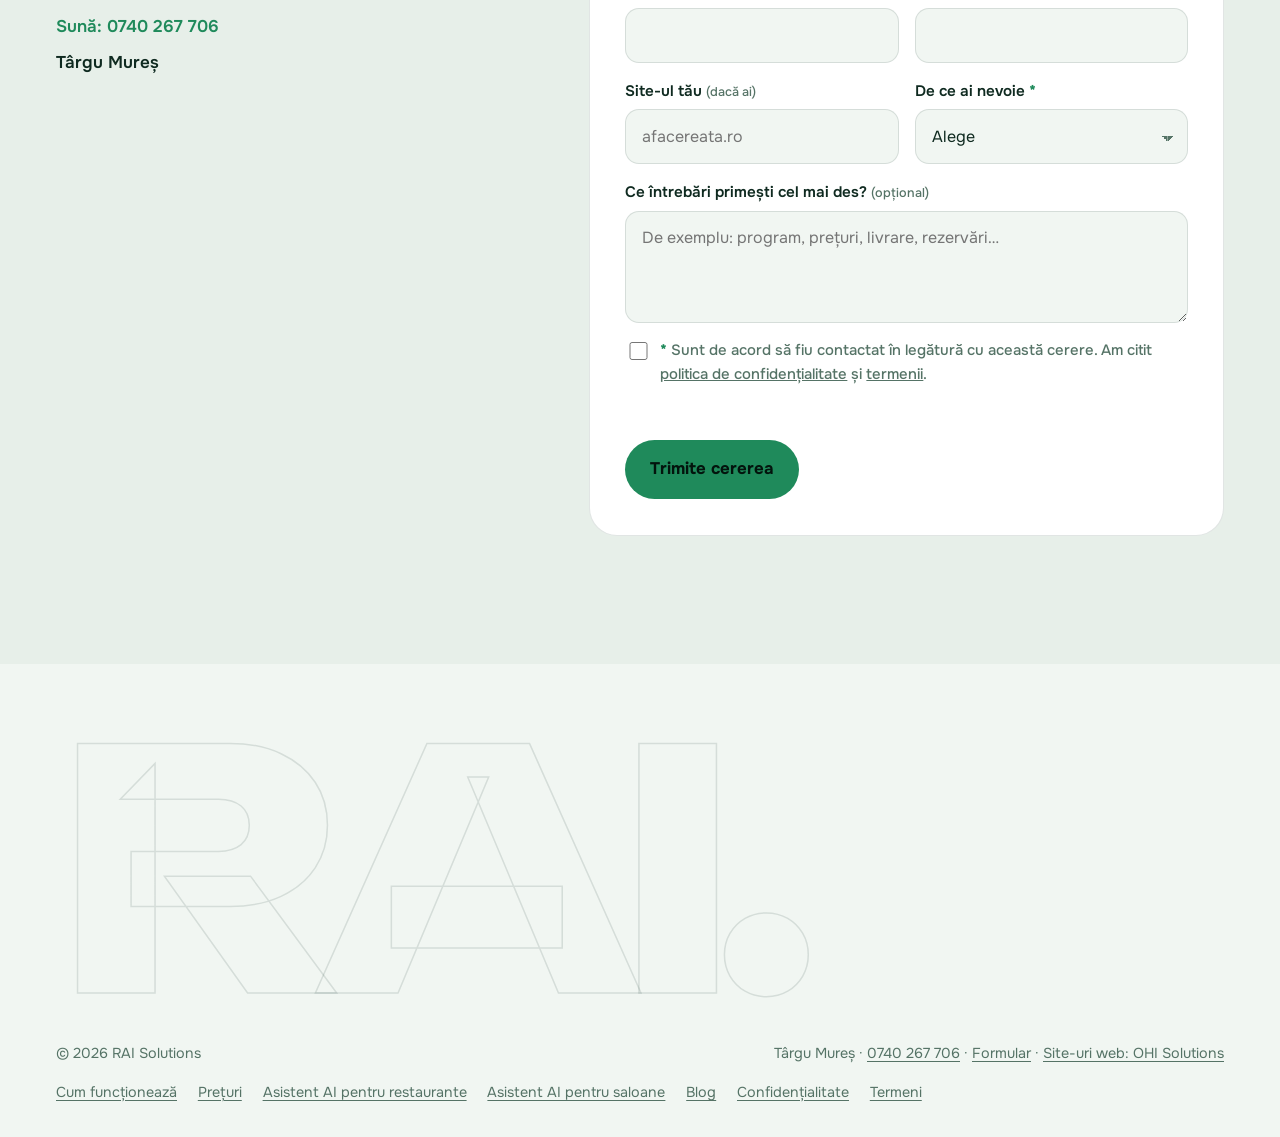
==== commit 9c504bc7: "Chat: show effects on phones, dark animated header and glowing input Co-Authored-By: Claude Opus 5.5" ====
--- a/index.html
+++ b/index.html
@@ -824,7 +824,7 @@
 @media (prefers-reduced-motion: reduce){.rai-halo i{animation:none!important}}
 /* while the chat is open on a phone, hide the page behind it so no page content shows above the keyboard */
 html.rai-chat-open,html.rai-chat-open body{overflow:hidden!important;background:#06110D!important}
-html.rai-chat-open body > *:not(#VG_OVERLAY_CONTAINER):not(.vg-render-container):not(script):not(style){visibility:hidden!important}
+html.rai-chat-open body > *:not(#VG_OVERLAY_CONTAINER):not(.vg-render-container):not(script):not(style):not(.rai-aura):not(.rai-glow):not(.rai-glow-soft){visibility:hidden!important}
 /* ---- RAI chat window effects: pop-in, living aurora, glowing frame, animated messages ---- */
 @property --rai-h{syntax:"<number>";inherits:true;initial-value:158}
 @keyframes raiHue{0%,100%{--rai-h:158}33%{--rai-h:172}66%{--rai-h:146}}
@@ -855,6 +855,15 @@
 @keyframes raiDrift3{50%{transform:translate(25%,-35%) scale(1.2)}}
 @keyframes raiShine{0%{transform:translateX(-100%)}60%,100%{transform:translateX(100%)}}
 @media (prefers-reduced-motion: reduce){.rai-pop,.rai-in,.rai-aura i,.rai-glow::before{animation:none!important}}
+.rai-head{background:linear-gradient(120deg,#07261B,#0D4A36,#0F6B4C,#0B3A5A,#07261B)!important;background-size:300% 300%!important;animation:raiHead 12s ease-in-out infinite!important;color:#E9F5EF!important;border-bottom:1px solid rgba(43,217,143,.25)!important}
+.rai-head *{color:#E9F5EF}
+@keyframes raiHead{0%,100%{background-position:0% 50%}50%{background-position:100% 50%}}
+.rai-inputbox{background:#0E2019!important;border:1px solid rgba(43,217,143,.45)!important;box-shadow:0 0 0 1px rgba(43,217,143,.08),0 0 26px -6px rgba(43,217,143,.55)!important;color:#E9F5EF!important;transition:box-shadow .3s,border-color .3s}
+.rai-inputbox:focus-within{border-color:#2BD98F!important;box-shadow:0 0 0 3px rgba(43,217,143,.18),0 0 34px -4px rgba(43,217,143,.7)!important}
+.rai-inputbox textarea,.rai-inputbox input{background:transparent!important;color:#E9F5EF!important}
+.rai-inputbox textarea::placeholder,.rai-inputbox input::placeholder{color:#8FB3A3!important}
+.rai-inputbox svg,.rai-inputbox p,.rai-inputbox span,.rai-inputbox label{color:#BFE6D3!important}
+@media (prefers-reduced-motion: reduce){.rai-head{animation:none!important}}
 </style>
 <script>
 /* Finds the chat button Convocore draws, then adds a glow behind it and a small greeting bubble. Never changes the chat itself. */
@@ -874,6 +883,19 @@
   const soft = document.createElement("div"); soft.className = "rai-glow-soft";
   const aura = document.createElement("div"); aura.className = "rai-aura"; aura.innerHTML = "<i class=a1></i><i class=a2></i><i class=a3></i><i class=a4></i><i class=shine></i>";
   let wasOpen = false, mo = null;
+  const solidBg = el => { const c = getComputedStyle(el).backgroundColor; return c && c !== "transparent" && !/rgba\(.*,\s*0\)$/.test(c); };
+  /* restyle the chat's header and message box without knowing Convocore's internal class names */
+  const skin = pb => {
+    if (!panel.querySelector(".rai-head")) {
+      for (const el of panel.querySelectorAll("*")) { const r = el.getBoundingClientRect();
+        if (Math.abs(r.top - pb.top) < 3 && r.width >= pb.width - 6 && r.height >= 40 && r.height <= 150 && solidBg(el)) { el.classList.add("rai-head"); break; } }
+    }
+    if (!panel.querySelector(".rai-inputbox")) {
+      const f = panel.querySelector("textarea, input[type=text], input:not([type]), [contenteditable=true]");
+      for (let el = f && f.parentElement; el && el !== panel; el = el.parentElement) {
+        if (solidBg(el) && el.getBoundingClientRect().width > pb.width * .6) { el.classList.add("rai-inputbox"); break; } }
+    }
+  };
   const place = (el, b, rad) => { Object.assign(el.style, { left: b.left + "px", top: b.top + "px", width: b.width + "px", height: b.height + "px", borderRadius: rad }); };
   const fx = open => {
     document.documentElement.classList.toggle("rai-open", open);
@@ -885,6 +907,7 @@
     place(glow, { left: b.left - 2, top: b.top - 2, width: b.width + 4, height: b.height + 4 }, rad === "0px" ? "0px" : "calc(" + rad + " + 2px)");
     glow.style.display = full ? "none" : "";
     [glow, soft, aura].forEach(e => e.classList.add("on"));
+    skin(b);
     if (!wasOpen) {
       wasOpen = true;
       if (!REDUCED) { panel.classList.remove("rai-pop"); void panel.offsetWidth; panel.classList.add("rai-pop"); const pp = panel; setTimeout(() => pp.classList.remove("rai-pop"), 800); aura.classList.add("burst"); setTimeout(() => aura.classList.remove("burst"), 450); }
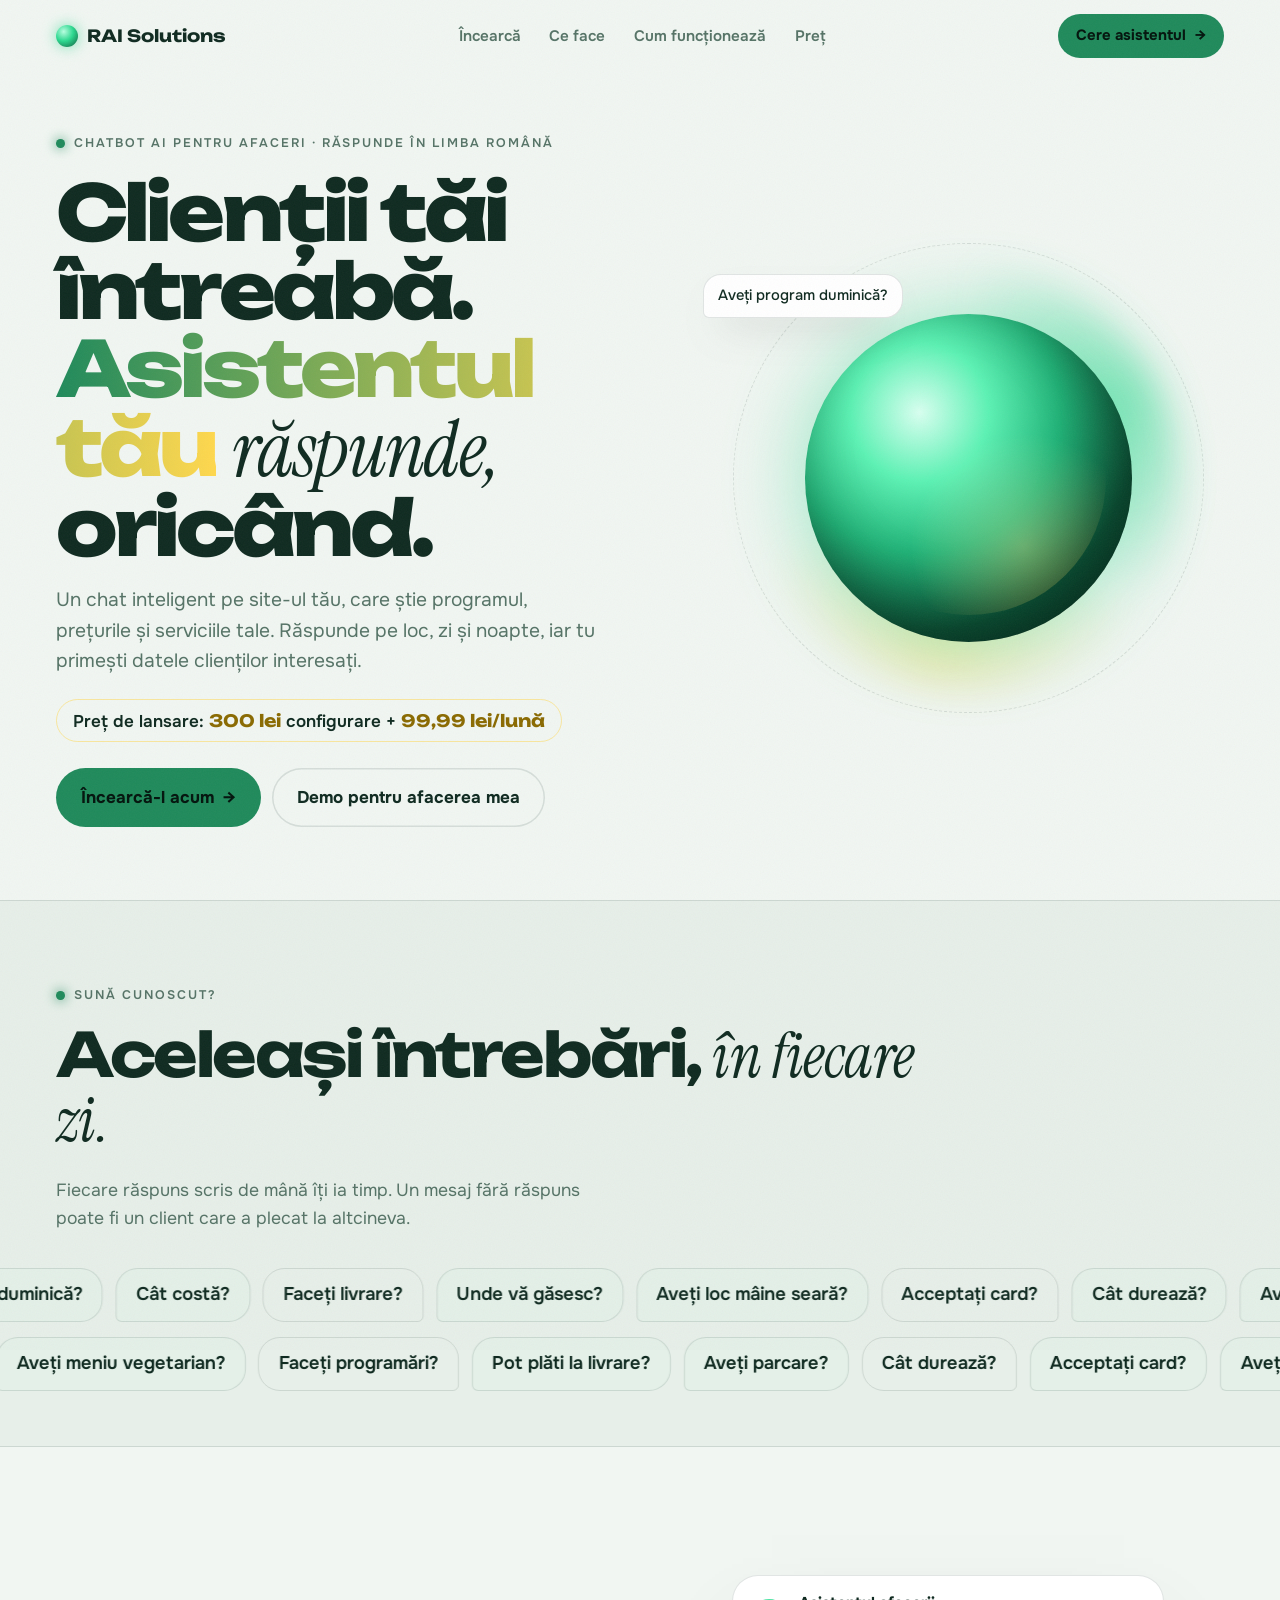
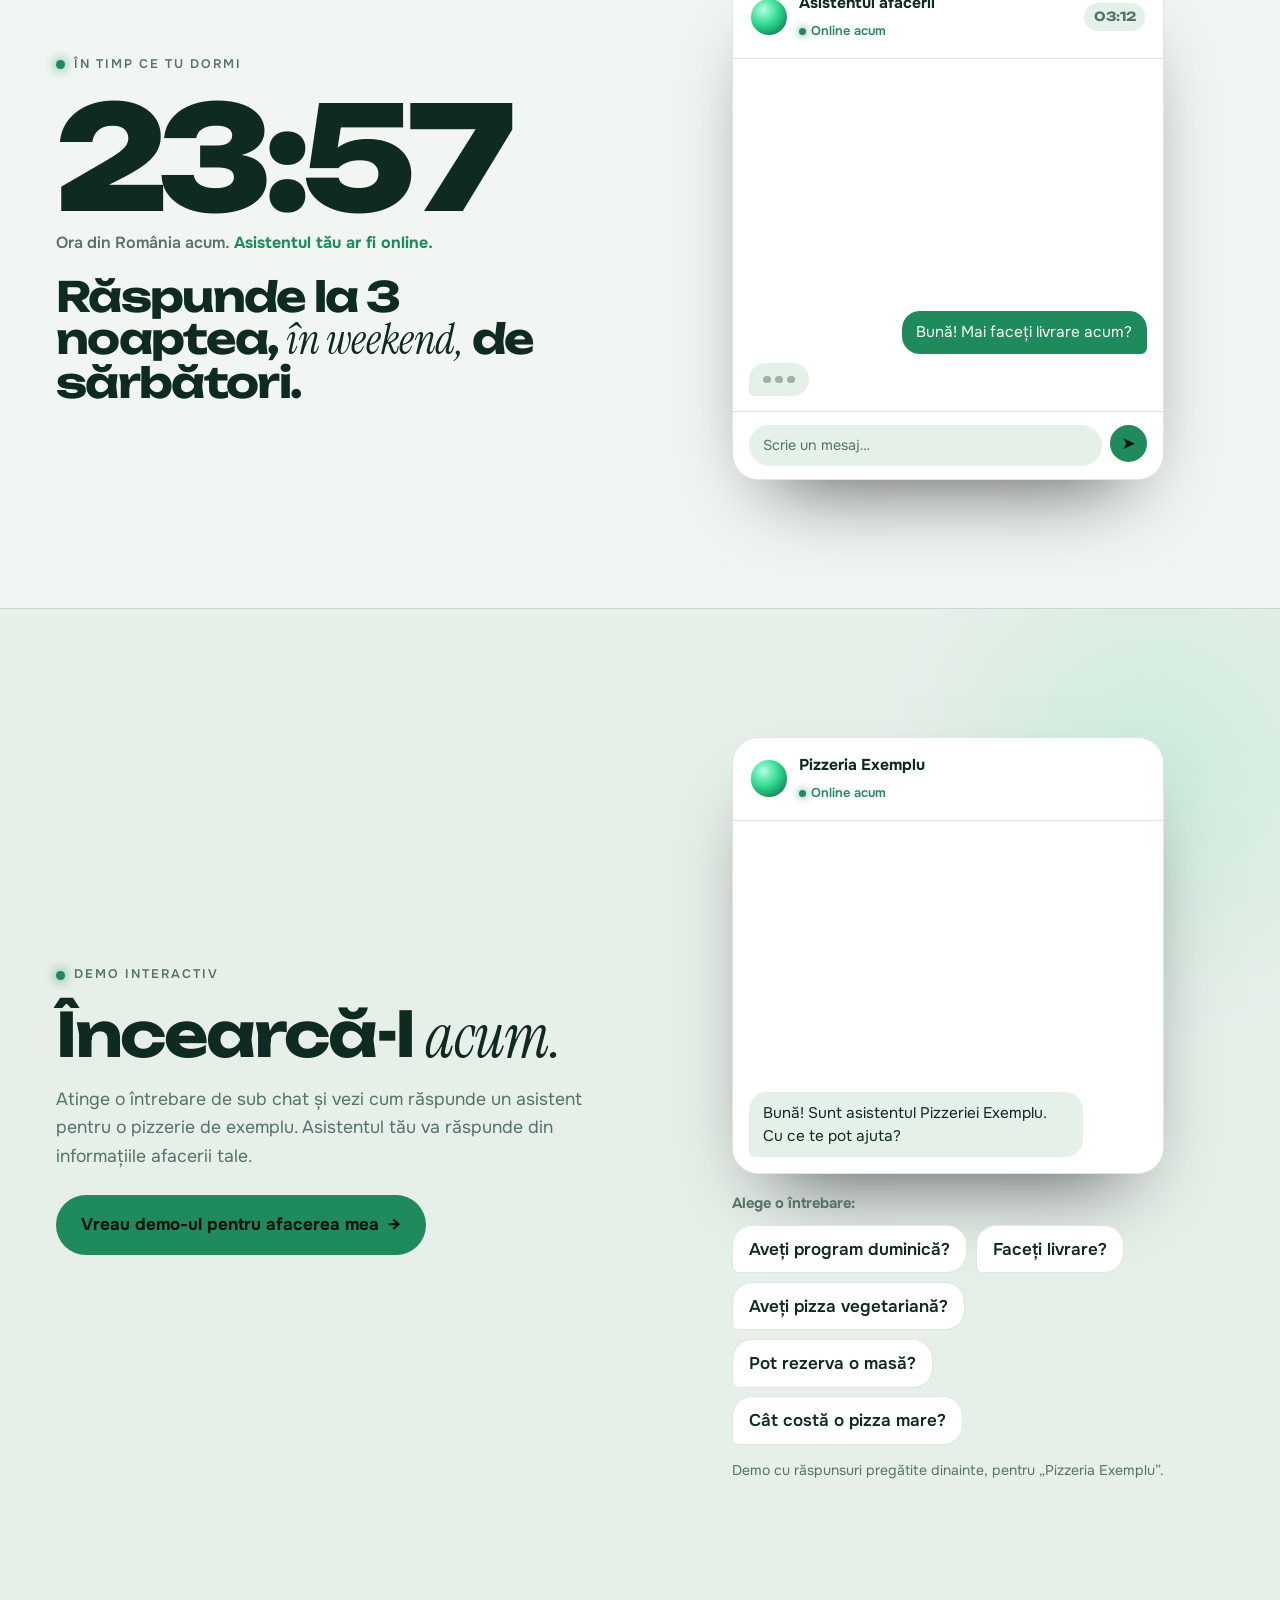
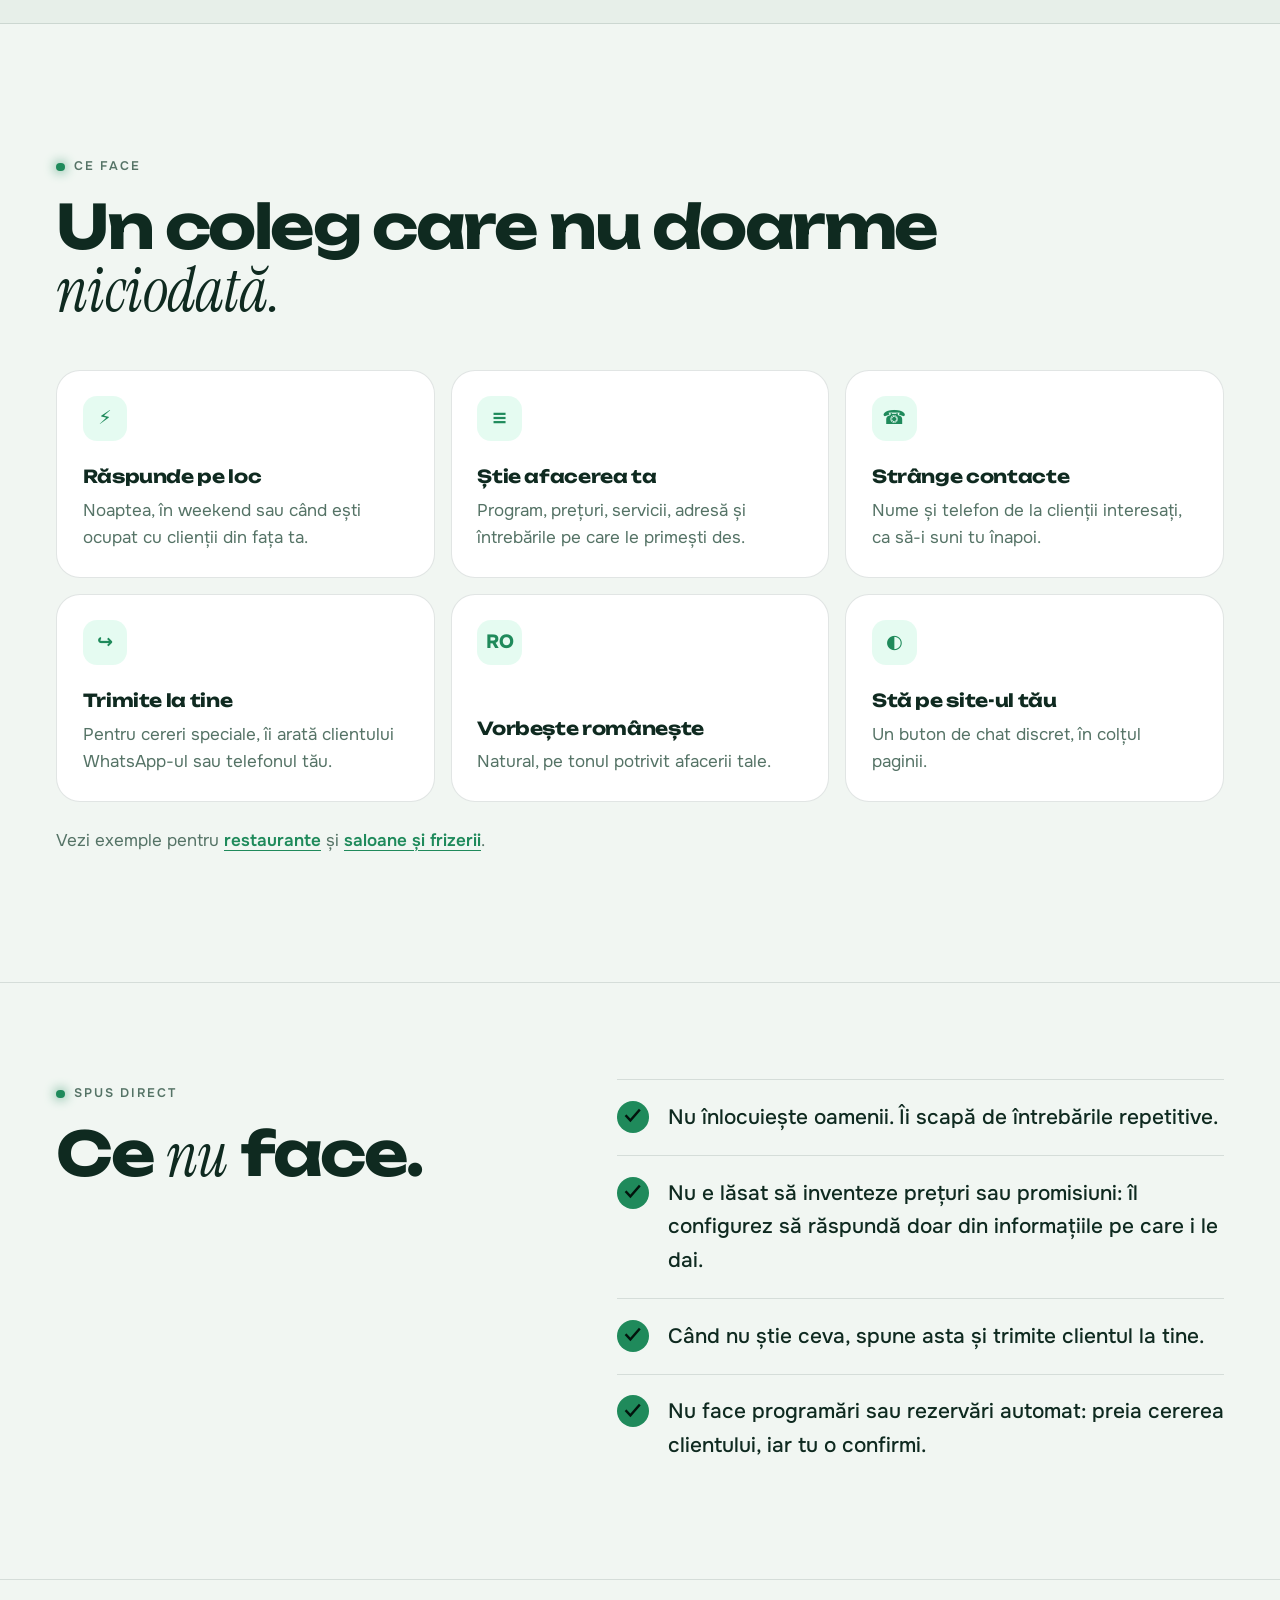
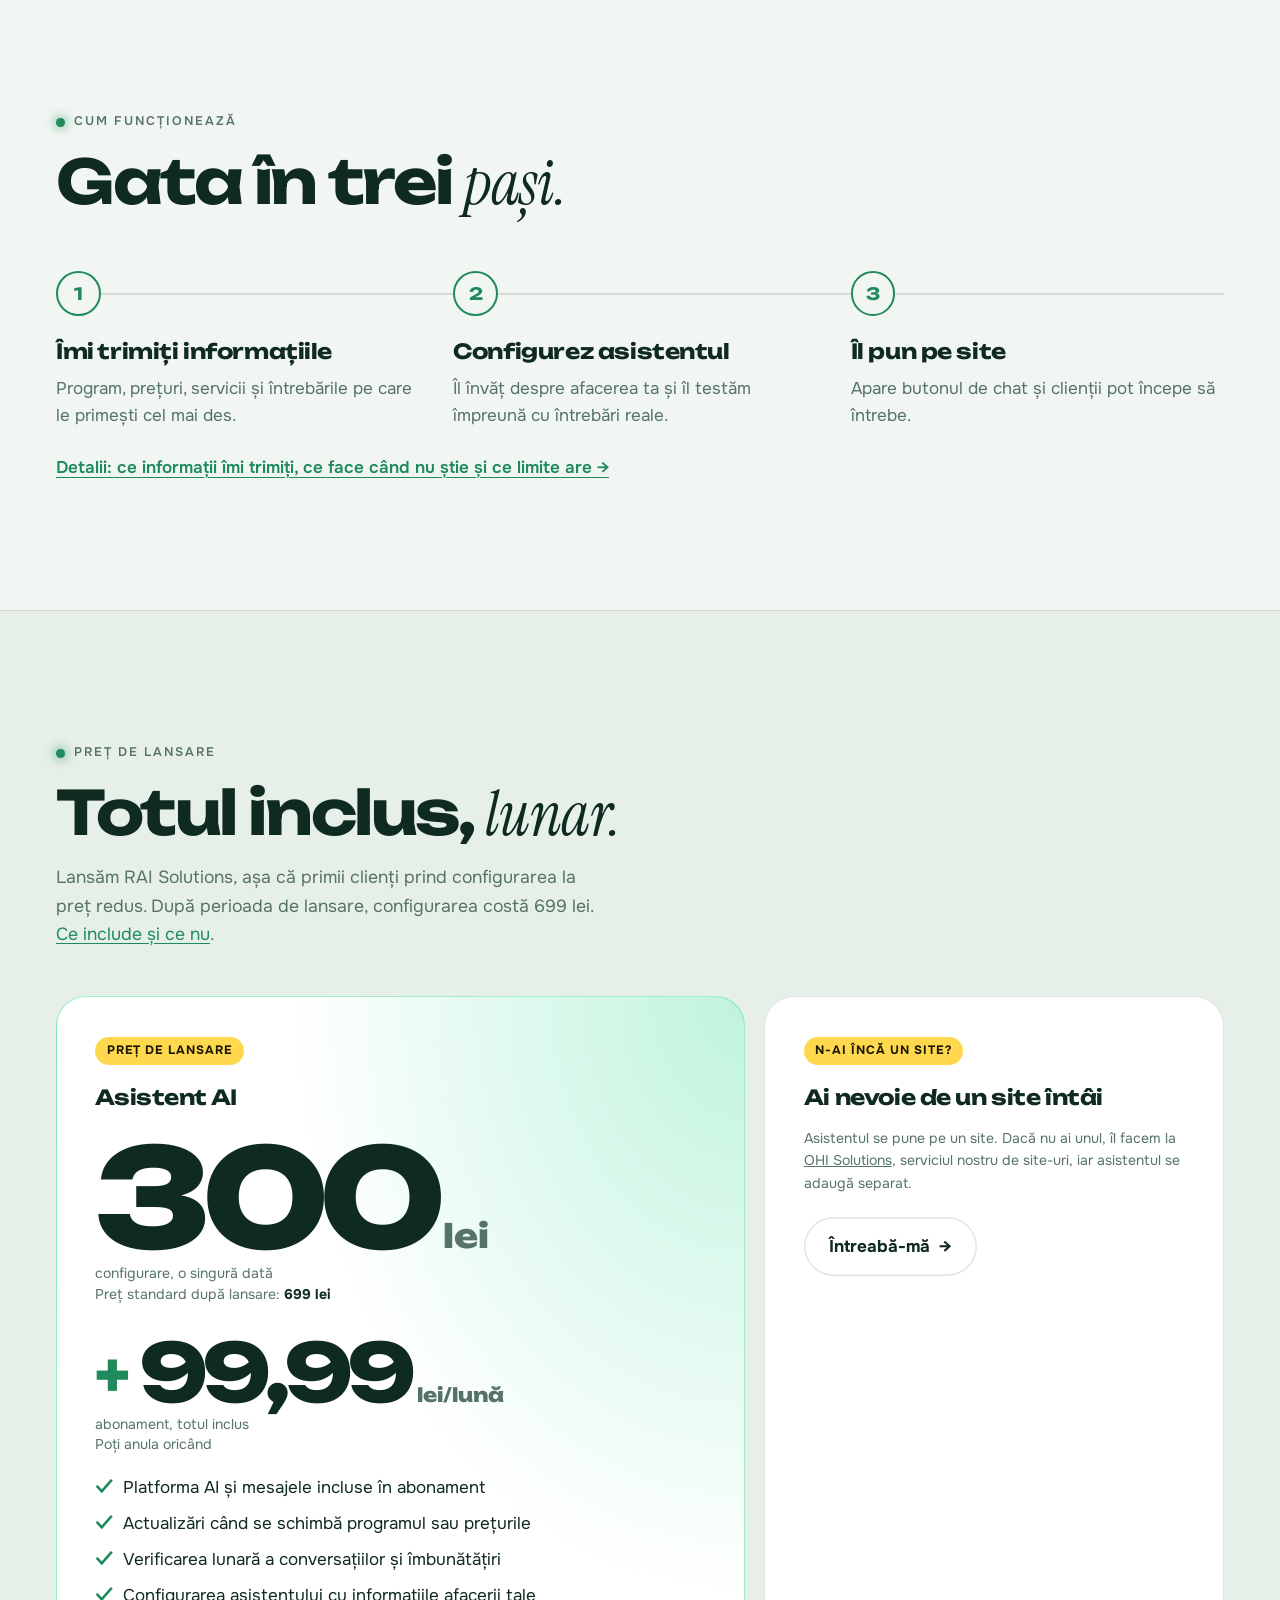
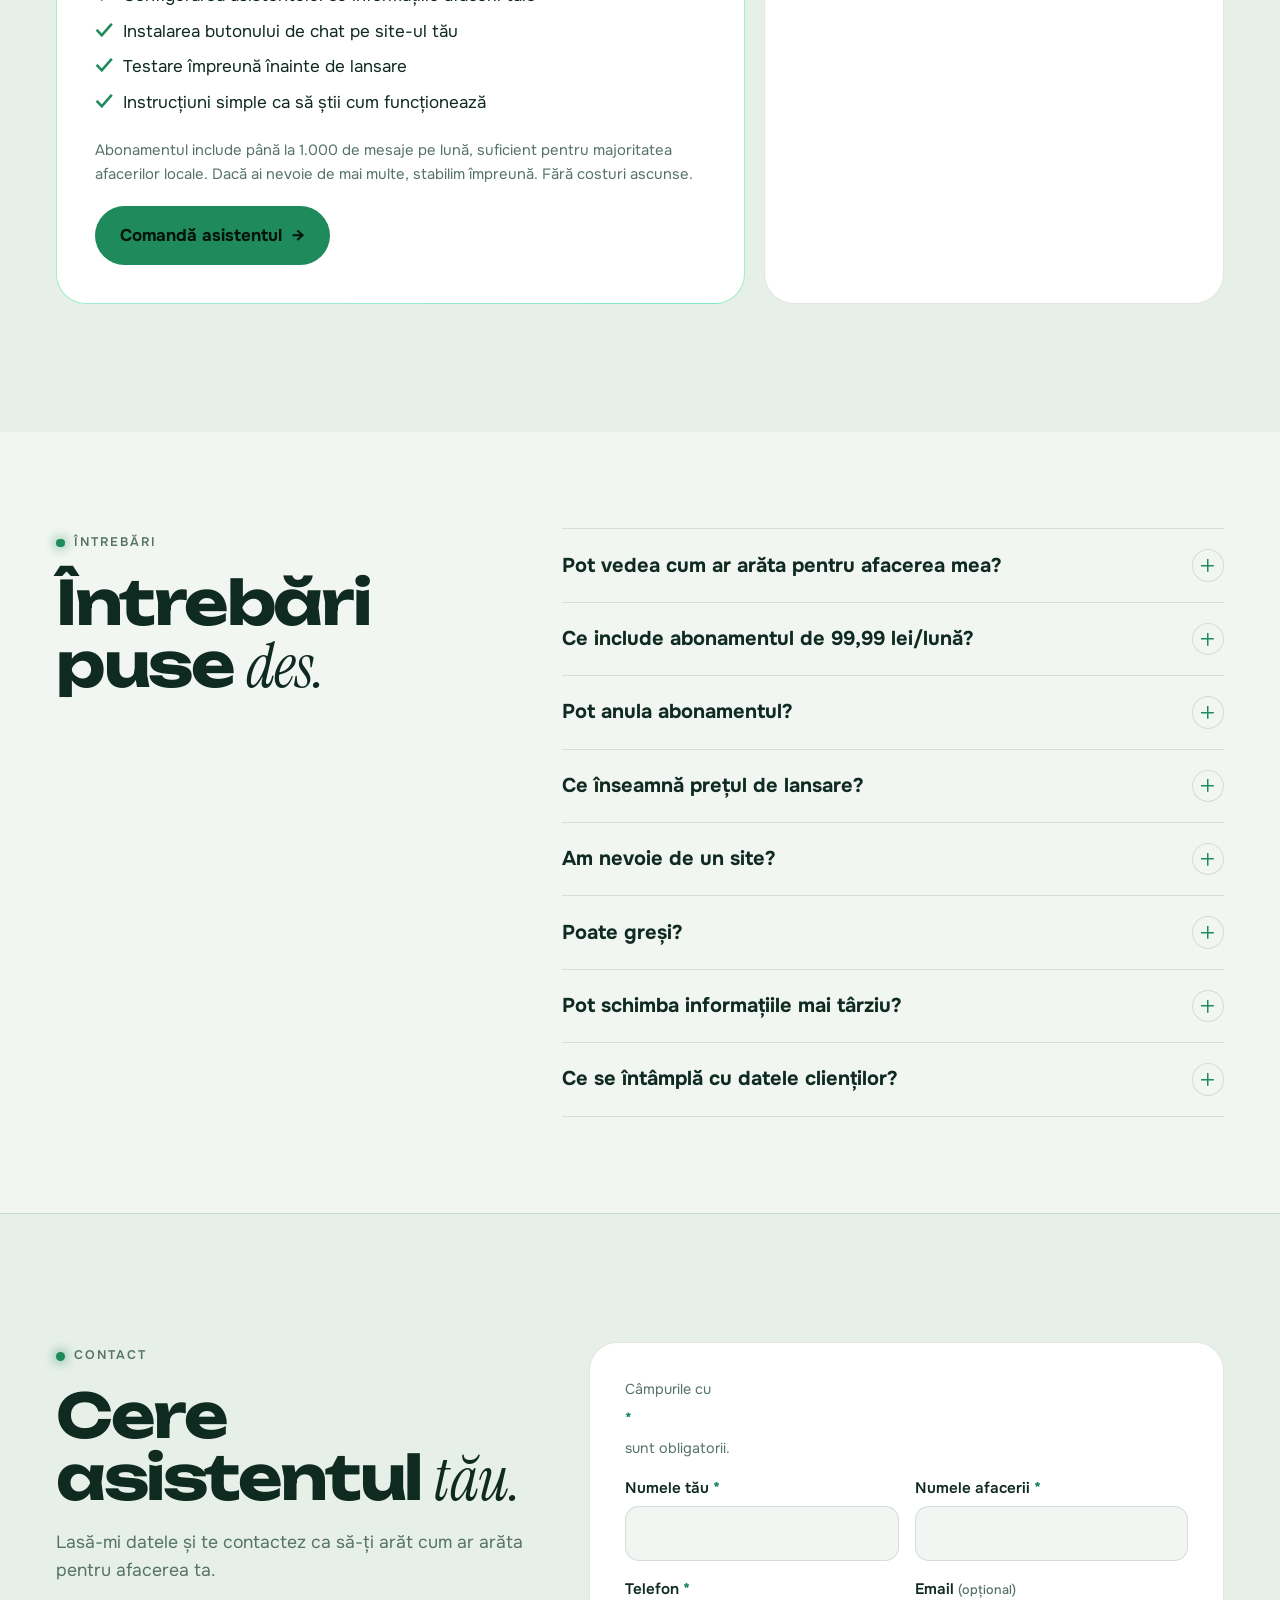
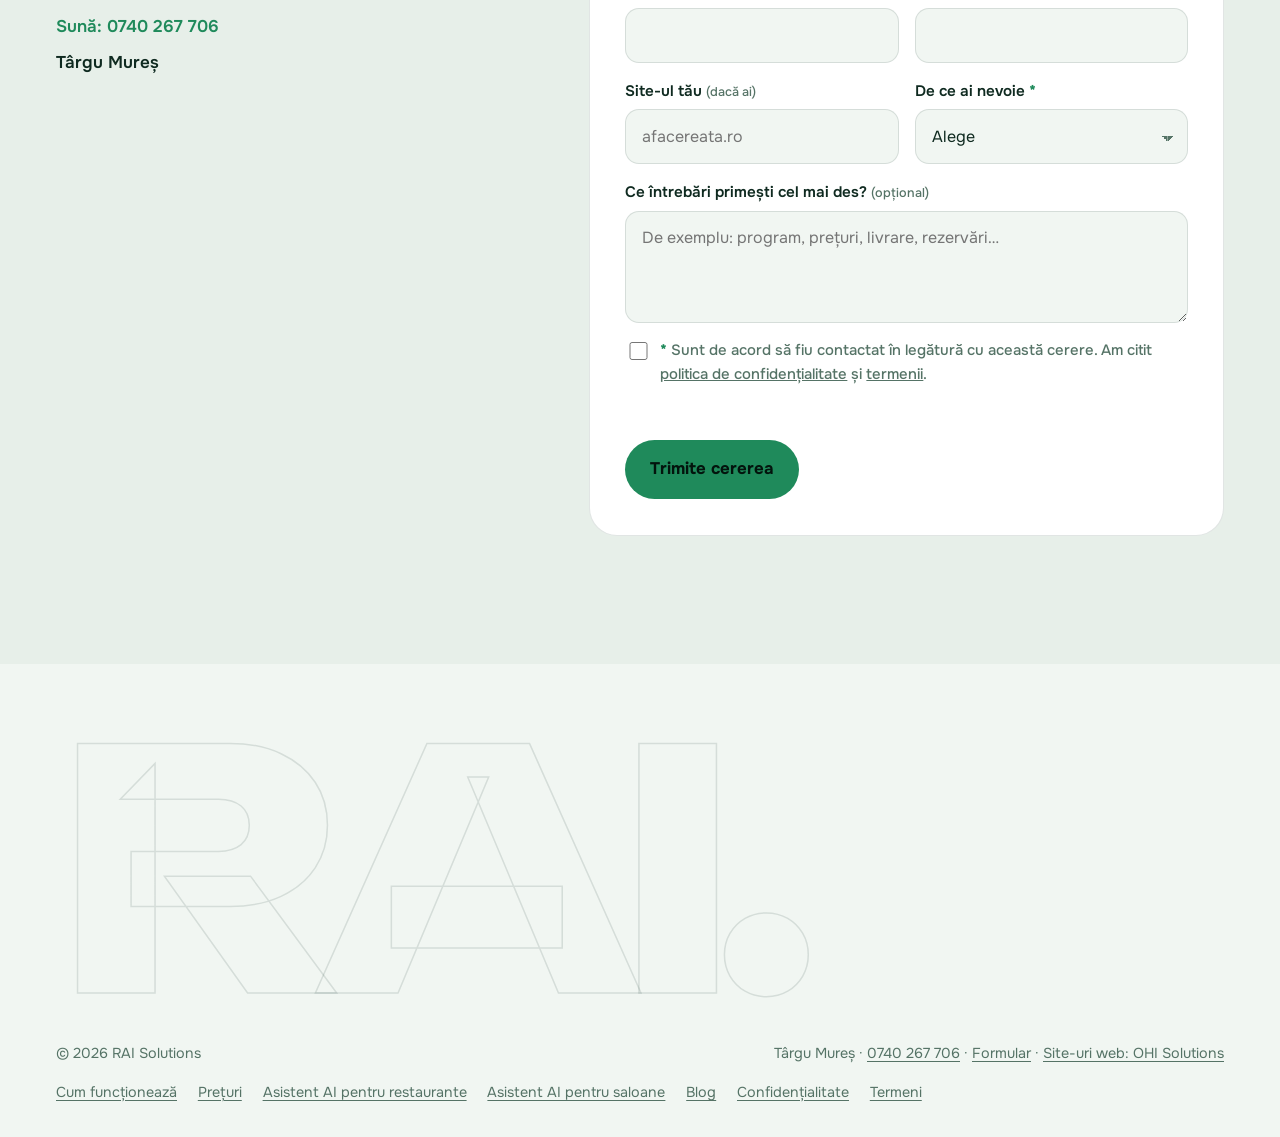
==== commit a7b85460: "Load Google Fonts without blocking the first paint Co-Authored-By: Claude Opus 5.5 <noreply@anthropi" ====
--- a/index.html
+++ b/index.html
@@ -24,7 +24,7 @@
 <meta name="theme-color" content="#06110D">
 <link rel="preconnect" href="https://fonts.googleapis.com">
 <link rel="preconnect" href="https://fonts.gstatic.com" crossorigin>
-<link href="https://fonts.googleapis.com/css2?family=Unbounded:wght@500;700;800&family=Onest:wght@400;500;600;700&family=Instrument+Serif:ital@0;1&display=swap" rel="stylesheet">
+<link rel="preload" href="https://fonts.googleapis.com/css2?family=Unbounded:wght@500;700;800&family=Onest:wght@400;500;600;700&family=Instrument+Serif:ital@0;1&display=swap" as="style" onload="this.onload=null;this.rel='stylesheet'"><noscript><link rel="stylesheet" href="https://fonts.googleapis.com/css2?family=Unbounded:wght@500;700;800&family=Onest:wght@400;500;600;700&family=Instrument+Serif:ital@0;1&display=swap"></noscript>
 <style>
 :root{
   --bg:#06110D; --bg2:#0A1813; --card:#0E2019; --ink:#E9F5EF; --muted:#8FB3A3; --line:rgba(233,245,239,.1);
